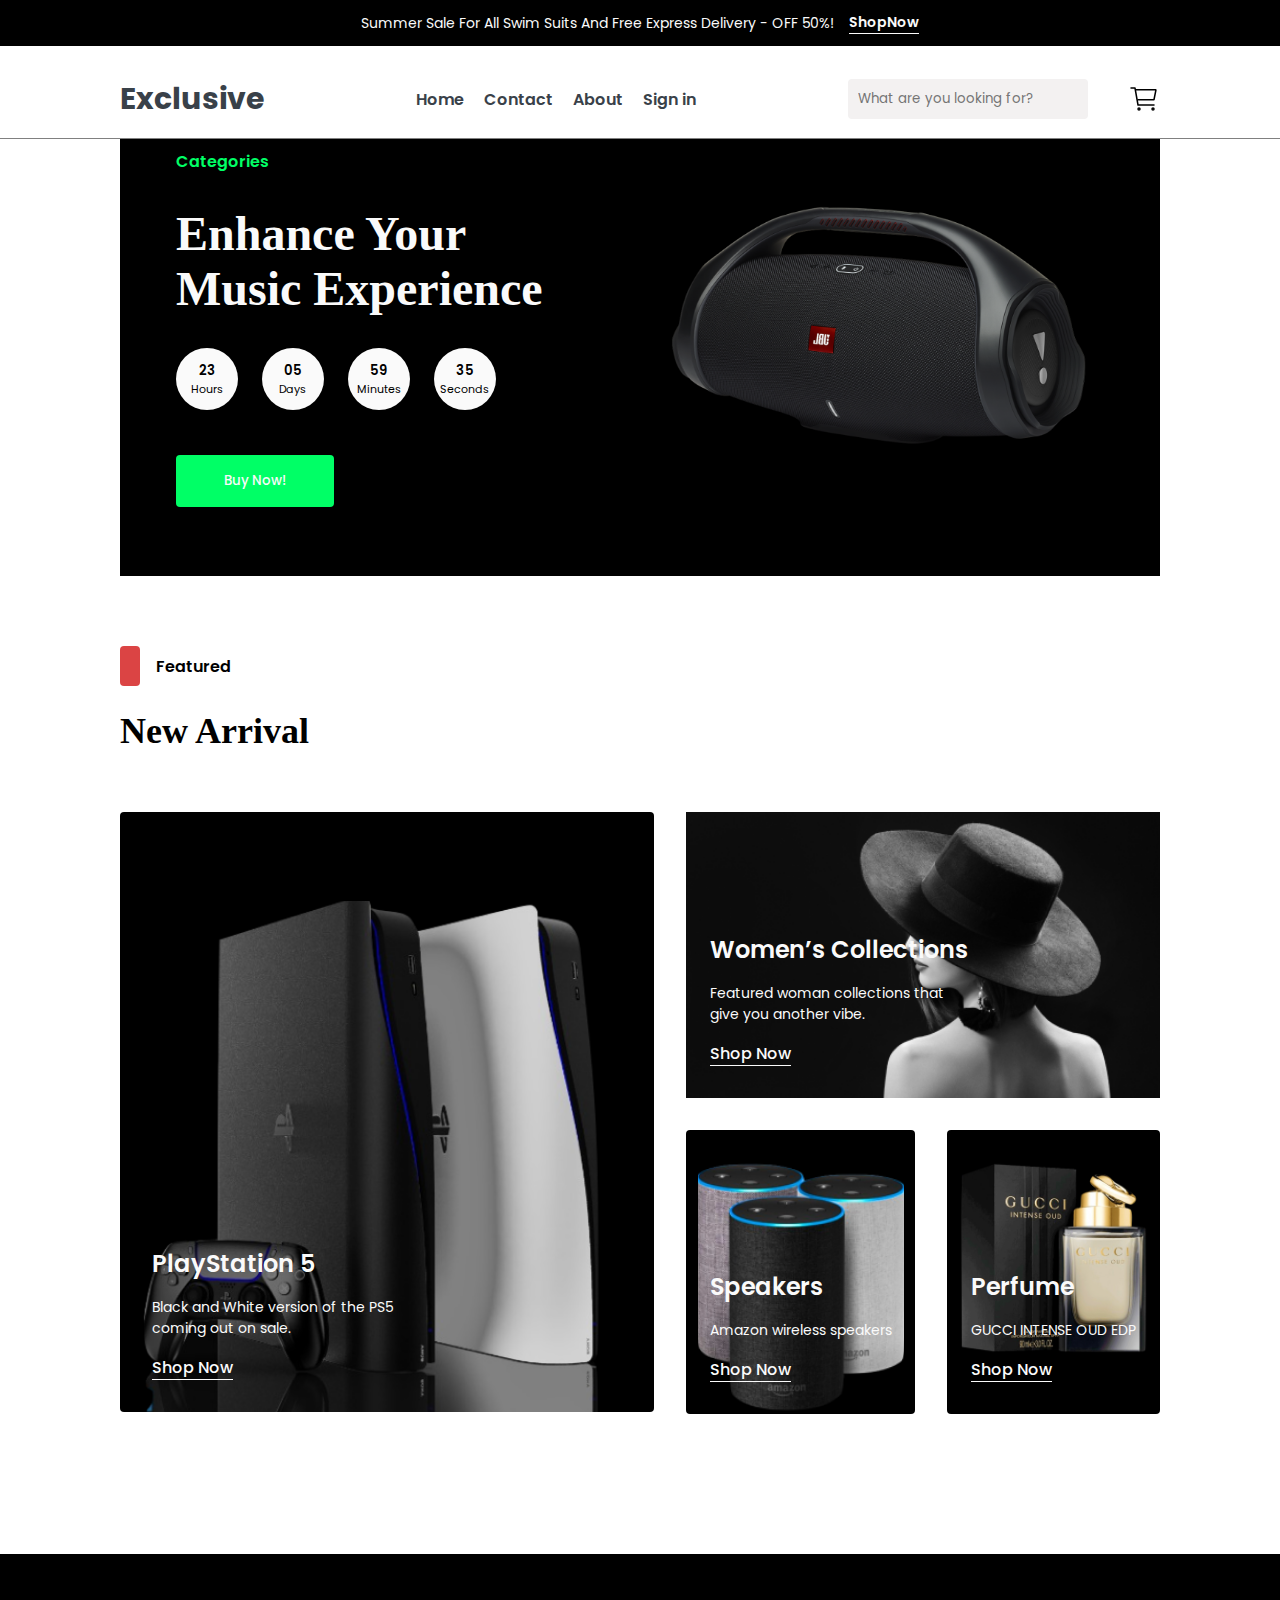
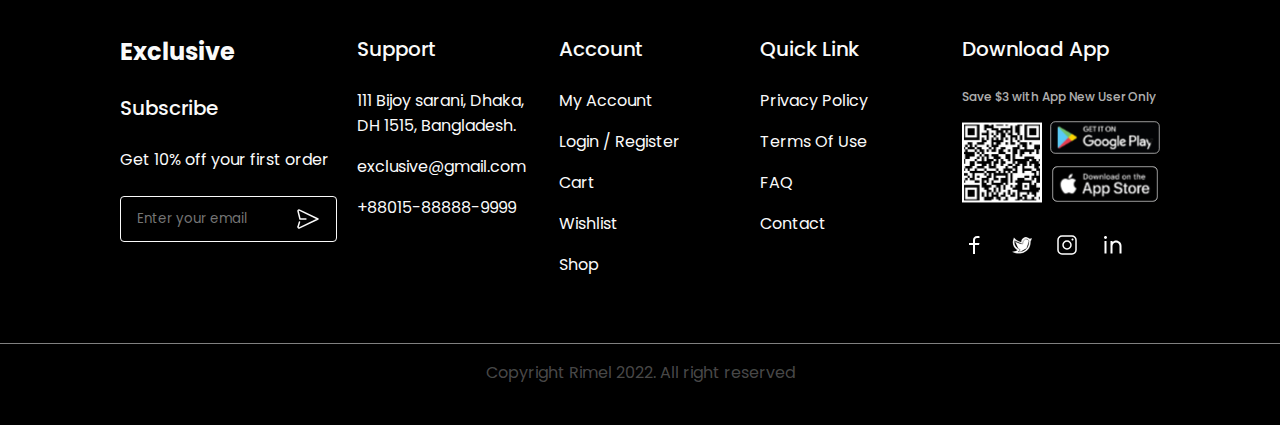
==== index.html @ 7db11656 "Examp Exclusive wep-site" ====
<!DOCTYPE html>
<html lang="en">
  <head>
    <meta charset="UTF-8" />
    <meta name="viewport" content="width=device-width, initial-scale=1.0" />
    <link rel="stylesheet" href="./css/style.min.css" />
    <link
      rel="stylesheet"
      href="https://cdnjs.cloudflare.com/ajax/libs/font-awesome/6.5.1/css/all.min.css"
      integrity="sha512-DTOQO9RWCH3ppGqcWaEA1BIZOC6xxalwEsw9c2QQeAIftl+Vegovlnee1c9QX4TctnWMn13TZye+giMm8e2LwA=="
      crossorigin="anonymous"
      referrerpolicy="no-referrer"
    />
    <title>Javscript</title>
  </head>

  <body>
    <div class="back-top">
      <a href="#hero">
        <i class="fa-solid fa-arrow-up-long"></i>
      </a>
    </div>
    <header class="header">
      <div class="header__top">
        <div class="container header__top__item">
          <p>Summer Sale For All Swim Suits And Free Express Delivery - OFF 50%!</p>
          <a href="#">ShopNow</a>
        </div>
      </div>
      <nav class="header__navbar container df">
        <div class="header__logo">
          <a href="#">Exclusive</a>
        </div>
        <ul class="header__list df">
          <li class="header__item">
            <a href="#">Home</a>
          </li>
          <li class="header__item">
            <a href="#">Contact</a>
          </li>
          <li class="header__item">
            <a href="#">About</a>
          </li>
          <li class="header__item">
            <a href="#">Sign in</a>
          </li>
          <li class="header__item--close">
            <span>X</span>
          </li>
        </ul>
        <div class="header__btns">
          <div class="header__btns__inp">
            <input placeholder="What are you looking for?" class="input__select" type="text" />
            <i class="fa-solid fa-magnifying-glass header__btns__search"></i>
          </div>
          <a href="#"><i class="fa-regular fa-heart"></i></a>
          <img class="header__btns__buy" src="./images/header/Cart1 with buy.svg" alt="">
          <button class="header__hamburger">
            <span></span>
            <span></span>
            <span></span>
          </button>
        </div>
      </nav>
    </header>

    <main>

      <!-- ---------------------- Buy Start ----------- -->
      <section id="buy">
        <div class="container">
          <div class="buy__wrapper">
            <div class="buy__wrapper--right">
              <p>Categories</p>
              <h2>Enhance Your Music Experience</h2>
              <div class="buy__wrapper--right-time">
                <div>
                  <h5>23</h5>
                  <p>Hours</p>
                </div>
                <div>
                  <h5>05</h5>
                  <p>Days</p>
                </div>
                <div>
                  <h5>59</h5>
                  <p>Minutes</p>
                </div>
                <div>
                  <h5>35</h5>
                  <p>Seconds</p>
                </div>
              </div>
              <div>
                <div>
                  <h5>23</h5>
                  <p>Hours</p>
                </div>
              </div>
              <button>Buy Now!</button>
            </div>
            <div class="buy__wrapper--left">
              <img src="./images/buy/radio.png" alt="img">
            </div>
          </div>
        </div>
      </section>
      <!-- ---------------------- Buy End --------------- -->

      <!-- ---------------------- Featured Start ----------------- -->
      <section id="featured">
        <div class="container">
          <div class="featured__icon">
            <svg xmlns="http://www.w3.org/2000/svg" width="20" height="40" viewBox="0 0 20 40" fill="none">
              <rect width="20" height="40" rx="4" fill="#DB4444" />
            </svg>
            <p>Featured</p>
          </div>
          <h2 class="featured__title">New Arrival</h2>
          <div class="featured__cards__wrapper">
            <div class="featured__card1">
              <img src="./images/featured/ps5.png" alt="img">
              <div class="feature__card--title">
                <h4>PlayStation 5</h4>
                <p>Black and White version of the PS5 coming out on sale.</p>
                <a href="#">Shop Now</a>
              </div>
            </div>
            <div class="featured__card2">
              <img src="./images/featured/attractive-woman.png" alt="img">
              <div class="feature__card--title">
                <h4>Women’s Collections</h4>
                <p>Featured woman collections that give you another vibe.</p>
                <a href="#">Shop Now</a>
              </div>
            </div>
            <div class="featured__card3">
              <img src="./images/featured/amazon-echo.png" alt="img">
              <div class="feature__card--title">
                <h4>Speakers</h4>
                <p>Amazon wireless speakers</p>
                <a href="#">Shop Now</a>
              </div>
            </div>
            <div class="featured__card4">
              <img src="./images/featured/atr.png" alt="img">
              <div class="feature__card--title">
                <h4>Perfume</h4>
                <p>GUCCI INTENSE OUD EDP</p>
                <a href="#">Shop Now</a>
              </div>
            </div>
          </div>
        </div>
      </section>
      
    </main>

    <!-- ------------------ Footer Start ------------ -->
    <footer>
      <div class="container">
        <div class="footer__wrapper">
          <div class="footer__title">
            <a href="./index.html">Exclusive</a>
            <p>Subscribe</p>
            <span>Get 10% off your first order</span>
            <div class="footer__input">
              <input type="email" placeholder="Enter your email">
              <img src="./images/footer/icon-send.svg" alt="icon">
            </div>
          </div>
          <ul class="footer__support">
            <h4>Support</h4>
            <li><a href="#">111 Bijoy sarani, Dhaka, DH 1515, Bangladesh.</a></li>
            <li><a href="#">exclusive@gmail.com</a></li>
            <li><a href="#">+88015-88888-9999</a></li>
          </ul>
          <ul class="footer__account">
            <h4>Account</h4>
            <li><a href="./pages/Account/">My Account</a></li>
            <li><a href="./pages/Login/">Login / Register</a></li>
            <li><a href="./pages/Card/">Cart</a></li>
            <li><a href="./pages/Wishlist/">Wishlist</a></li>
            <li><a href="./pages/Product/">Shop</a></li>
          </ul>
          <ul class="footer__link">
            <h4>Quick Link</h4>
            <li><a href="#">Privacy Policy</a></li>
            <li><a href="#">Terms Of Use</a></li>
            <li><a href="#">FAQ</a></li>
            <li><a href="#">Contact</a></li>
          </ul>
          <div class="footer__download">
            <h4>Download App</h4>
            <p>Save $3 with App New User Only</p>
            <div class="footer__qr">
              <img src="./images/footer/QrCode.svg" alt="QR">
              <div>
                <img src="./images/footer/googlePlay.svg" alt="icon">
                <img src="./images/footer/AppStore.svg" alt="icon">
              </div>
            </div>
            <div class="footer__net">
              <a href="#"><img src="./images/footer/Icon-Facebook.svg" alt="icon"></a>
              <a href="#"><img src="./images/footer/icon-twitter.svg" alt="icon"></a>
              <a href="#"><img src="./images/footer/icon-insta.svg" alt="icon"></a>
              <a href="#"><img src="./images/footer/Icon-Linkedin.svg" alt="icon"></a>
            </div>
          </div>
        </div>
      </div>
      <div class="footer__bottom">Copyright Rimel 2022. All right reserved</div>
    </footer>
    <!-- ------------------------ Footer End ---------------- -->

  </body>

  <script src="./js/main.js"></script>
</html>
---- css/style.min.css ----
@import"https://fonts.googleapis.com/css2?family=Poppins:ital,wght@0,100;0,200;0,300;0,400;0,500;0,600;0,700;0,800;0,900;1,100;1,200;1,300;1,400;1,500;1,600;1,700;1,800;1,900&display=swap";*{margin:0;padding:0;box-sizing:border-box;list-style:none;text-decoration:none;scroll-behavior:smooth;font-family:"Poppins",sans-serif}a{color:inherit;cursor:pointer}button{cursor:pointer;border:none;background:rgba(0,0,0,0)}.container{width:81.25%;max-width:1440px;margin:0 auto}@media(max-width: 768px){.container{width:85%}}@media(max-width: 500px){.container{width:90%}}.df{display:flex;align-items:center}main{padding-top:80px}.back-top{position:fixed;width:35px;height:35px;font-size:20px;bottom:20px;right:20px;background:green;border-radius:50%;color:#fff;display:none;justify-content:center;align-items:center}.show__back-top{display:flex}.dropdown{position:relative;padding:8px;display:inline-block;cursor:pointer}.dropdown__text{font-size:16px;font-weight:500}.dropdown__icon{font-size:14px;display:inline-block;transition:.8s}.dropdown__list{position:absolute;width:100%;top:110%;left:0;visibility:hidden;opacity:0;transition:1s;transform:scale(0);z-index:999;display:flex;flex-direction:column}.dropdown__list__item{border-radius:2px;padding:5px}.dropdown__list__item:hover{background:green;color:#fff}.header{position:fixed;top:0;left:0;z-index:999;width:100%;background:#fff;color:#394149;border-bottom:1px solid gray}.header__top{background:#000}.header__top__item{color:#fff;display:flex;flex-wrap:wrap;align-items:center;justify-content:center;gap:15px;padding:12px 0}@media(max-width: 750px){.header__top{display:none}}.header__top p{color:#fafafa;font-size:14px;font-weight:400}.header__top a{color:#fafafa;font-size:14px;font-weight:600;border-bottom:1.5px solid #fafafa}.header .header__navbar{justify-content:space-between;padding:30px 0 16px}.header__logo{font-size:30px;font-weight:bold;display:flex;align-items:center;gap:20px}.header__btns{display:flex;align-items:center;gap:20px}.header__btns__search{position:absolute;right:10px;top:30%}.header__btns__inp{position:relative}.header__btns input{border:none;background:#f3f1f1;padding:10px 35px 10px 10px;border-radius:4px;width:240px}.header__img__icon{width:30px;height:30px;-o-object-fit:contain;object-fit:contain;cursor:pointer}.header__list{gap:20px}.header__item{font-weight:600;padding:4px 0;transition:.3s}.header__item:hover{color:green}.header .loginBtn{background:green;color:#fff;font-size:14px;padding:5px 20px;border-radius:5px;border:1px solid rgba(0,0,0,0);transition:.4s}.header .loginBtn:hover{color:#fff;background:green}.header__item--close{font-size:20px;color:red;display:none;cursor:pointer}.header__hamburger{display:none;flex-direction:column;gap:5px;background:#fff}.header__hamburger span{width:25px;height:3px;background:#394149;border-radius:2px}@media(max-width: 700px){.header__btns__inp{display:none}.header__btns img{display:none}}.shop__link{right:200px}.shop__link span{position:absolute;top:0;font-weight:600;color:green;padding-top:10px}.show__header__shrink{padding:0;box-shadow:0px 0px 10px green;background:#fff}@media(max-width: 1000px){.header__list{position:fixed;top:0;left:-100%;width:50%;background:#fff;height:100vh;display:flex;flex-direction:column;justify-content:center;box-shadow:0px 0px 10px green;transition:.5s;z-index:9999}.header__hamburger{display:flex}.header__show__list{left:0}.header__item--close{position:absolute;display:block;color:red;top:15px;right:20px}.header__show__left{left:-100%}}@media(max-width: 360px){.header__list{width:80%}.header__btns button{display:none}}#buy{padding-bottom:70px}#buy .buy__wrapper{background-color:#000;display:flex;align-items:center;gap:50px}#buy .buy__wrapper .buy__wrapper--right{padding-top:69px;padding-left:56px;padding-bottom:69px;width:100%;max-width:480px}#buy .buy__wrapper .buy__wrapper--right>p{font-size:16px;font-weight:600;color:#0f6;margin-bottom:32px}#buy .buy__wrapper .buy__wrapper--right h2{font-family:Inter;font-size:48px;font-weight:600;color:#fafafa;margin-bottom:32px}@media(max-width: 600px){#buy .buy__wrapper .buy__wrapper--right h2{font-size:28px}}#buy .buy__wrapper .buy__wrapper--right-time{display:flex;flex-wrap:wrap;gap:24px}#buy .buy__wrapper .buy__wrapper--right-time>div{width:62px;height:62px;background-color:#fafafa;text-align:center;display:flex;flex-direction:column;justify-content:center;border-radius:50%}#buy .buy__wrapper .buy__wrapper--right-time>div h5{font-weight:600}#buy .buy__wrapper .buy__wrapper--right-time>div p{font-size:11px}#buy .buy__wrapper .buy__wrapper--right button{padding:16px 48px;font-weight:500;background-color:#0f6;border:none;border-radius:4px;color:#fafafa;cursor:pointer}#buy .buy__wrapper .buy__wrapper--left img{width:90%;padding:20px}@media(max-width: 1000px){#buy{margin-top:100px}#buy .buy__wrapper{flex-direction:column}}#featured{padding-bottom:140px}#featured .featured__icon{display:flex;align-items:center;gap:16px;font-weight:600;color:var(--button-color);margin-bottom:24px}#featured .featured__title{font-family:Inter;font-size:36px;font-weight:600;margin-bottom:60px}#featured .featured__cards__wrapper{display:grid;grid-gap:32px;grid-template-areas:"item1 item1 item2 item2" "item1 item1 item3 item4"}#featured .featured__cards__wrapper .featured__card1{grid-area:item1;position:relative;background-color:#000;width:100%;max-width:570px;height:600px;text-align:center;padding-top:89px;border-radius:4px}#featured .featured__cards__wrapper .featured__card1 img{width:100%;height:100%;-o-object-fit:cover;object-fit:cover}#featured .featured__cards__wrapper .featured__card1 .feature__card--title{position:absolute;bottom:32px;left:32px;width:100%;max-width:242px;text-align:start}#featured .featured__cards__wrapper .featured__card1 .feature__card--title h4{font-size:24px;font-weight:600;color:#fafafa;margin-bottom:16px}#featured .featured__cards__wrapper .featured__card1 .feature__card--title p{font-size:14px;font-weight:400;color:#fafafa;margin-bottom:16px}#featured .featured__cards__wrapper .featured__card1 .feature__card--title a{font-weight:500;color:#fafafa;text-decoration:none;border-bottom:1px solid #fafafa}#featured .featured__cards__wrapper .featured__card2{background-color:#000;grid-area:item2;width:100%;max-width:570px;height:286px;border-radius:4px;position:relative;text-align:end}#featured .featured__cards__wrapper .featured__card2 img{width:100%;height:100%;-o-object-fit:cover;object-fit:cover}#featured .featured__cards__wrapper .featured__card2 .feature__card--title{position:absolute;bottom:32px;left:24px;width:100%;max-width:260px;text-align:start}#featured .featured__cards__wrapper .featured__card2 .feature__card--title h4{font-size:24px;font-weight:600;color:#fafafa;margin-bottom:16px}#featured .featured__cards__wrapper .featured__card2 .feature__card--title p{font-size:14px;font-weight:400;color:#fafafa;margin-bottom:16px}#featured .featured__cards__wrapper .featured__card2 .feature__card--title a{font-weight:500;color:#fafafa;text-decoration:none;border-bottom:1px solid #fafafa}#featured .featured__cards__wrapper .featured__card3{background-color:#000;grid-area:item3;width:100%;max-width:270px;height:284px;text-align:center;padding-top:31px;position:relative;border-radius:4px}#featured .featured__cards__wrapper .featured__card3 img{width:90%;height:100%;-o-object-fit:cover;object-fit:cover}#featured .featured__cards__wrapper .featured__card3 .feature__card--title{position:absolute;bottom:32px;width:100%;left:24px;max-width:260px;text-align:start}#featured .featured__cards__wrapper .featured__card3 .feature__card--title h4{font-size:24px;font-weight:600;color:#fafafa;margin-bottom:16px}#featured .featured__cards__wrapper .featured__card3 .feature__card--title p{font-size:14px;font-weight:400;color:#fafafa;margin-bottom:16px}#featured .featured__cards__wrapper .featured__card3 .feature__card--title a{font-weight:500;color:#fafafa;text-decoration:none;border-bottom:1px solid #fafafa}#featured .featured__cards__wrapper .featured__card4{background-color:#000;grid-area:item4;width:100%;max-width:270px;text-align:center;padding-top:31px;position:relative;border-radius:4px}#featured .featured__cards__wrapper .featured__card4 img{width:90%;-o-object-fit:cover;object-fit:cover}#featured .featured__cards__wrapper .featured__card4 .feature__card--title{position:absolute;bottom:32px;left:24px;width:100%;max-width:260px;text-align:start}#featured .featured__cards__wrapper .featured__card4 .feature__card--title h4{font-size:24px;font-weight:600;color:#fafafa;margin-bottom:16px}#featured .featured__cards__wrapper .featured__card4 .feature__card--title p{font-size:14px;font-weight:400;color:#fafafa;margin-bottom:16px}#featured .featured__cards__wrapper .featured__card4 .feature__card--title a{font-weight:500;color:#fafafa;text-decoration:none;border-bottom:1px solid #fafafa}@media(max-width: 1000px){#featured .featured__cards__wrapper{grid-template-areas:"item1 item1" "item1 item1" "item2 item2" "item3 item4";justify-content:center}}@media(max-width: 600px){#featured .featured__cards__wrapper{grid-template-areas:"item1 item1" "item1 item1" "item2 item2" "item3 item3" "item4 item4"}#featured .featured__cards__wrapper .featured__card1{height:350px}}@media(max-width: 600px){#featured{padding-bottom:50px}}footer{padding-top:80px;padding-bottom:24px;background-color:#000}footer .footer__wrapper{display:grid;grid-template-columns:repeat(5, 1fr);justify-content:space-between;grid-gap:20px;margin-bottom:50px}footer .footer__wrapper .footer__title a{font-size:24px;font-weight:700;text-decoration:none;color:#fafafa}footer .footer__wrapper .footer__title p{font-size:20px;font-weight:500;color:#fafafa;margin:24px 0}footer .footer__wrapper .footer__title span{color:#fafafa;margin-bottom:16px}footer .footer__wrapper .footer__title .footer__input{border:1px solid #fafafa;display:flex;width:217px;border-radius:4px;margin-top:24px}footer .footer__wrapper .footer__title .footer__input input{background-color:rgba(0,0,0,0);border:none;width:160px;border-radius:4px;color:#fafafa;font-family:poppins;padding:12px 16px;display:block;margin-right:15px;outline:none}footer .footer__wrapper .footer__title .footer__input img{cursor:pointer}footer .footer__wrapper .footer__support{width:176px}footer .footer__wrapper .footer__support h4{color:#fafafa;font-size:20px;font-weight:500;margin-bottom:24px}footer .footer__wrapper .footer__support li{padding-bottom:16px}footer .footer__wrapper .footer__support li a{color:#fafafa;text-decoration:none}footer .footer__wrapper .footer__support li a:hover{text-decoration:underline}footer .footer__wrapper .footer__account{width:123px}footer .footer__wrapper .footer__account h4{color:#fafafa;font-size:20px;font-weight:500;margin-bottom:24px}footer .footer__wrapper .footer__account li{padding-bottom:16px}footer .footer__wrapper .footer__account li a{color:#fafafa;text-decoration:none}footer .footer__wrapper .footer__account li a:hover{text-decoration:underline}footer .footer__wrapper .footer__link{width:110px}footer .footer__wrapper .footer__link h4{color:#fafafa;font-size:20px;font-weight:500;margin-bottom:24px}footer .footer__wrapper .footer__link li{padding-bottom:16px}footer .footer__wrapper .footer__link li a{color:#fafafa;text-decoration:none}footer .footer__wrapper .footer__link li a:hover{text-decoration:underline}footer .footer__wrapper .footer__download h4{font-size:20px;font-weight:500;color:#fafafa;margin-bottom:24px}footer .footer__wrapper .footer__download p{color:#fafafa;font-size:12px;font-weight:500;margin-bottom:10px;opacity:.7}footer .footer__wrapper .footer__download .footer__qr{display:flex;gap:8px;margin-bottom:24px}footer .footer__wrapper .footer__download .footer__qr div{display:flex;flex-direction:column}footer .footer__wrapper .footer__download .footer__qr div img{padding-top:5px;padding-bottom:5px}footer .footer__wrapper .footer__download .footer__net{display:flex;gap:24px;align-items:center}@media(max-width: 1250px){footer .footer__wrapper{grid-template-columns:repeat(3, 1fr);grid-gap:40px}}@media(max-width: 780px){footer .footer__wrapper{grid-template-columns:repeat(2, 1fr);grid-gap:40px}}@media(max-width: 540px){footer .footer__wrapper{grid-template-columns:1fr;grid-gap:40px}}footer .footer__bottom{text-align:center;color:rgba(255,255,255,.2901960784);padding:16px 10px;border-top:1px solid gray}
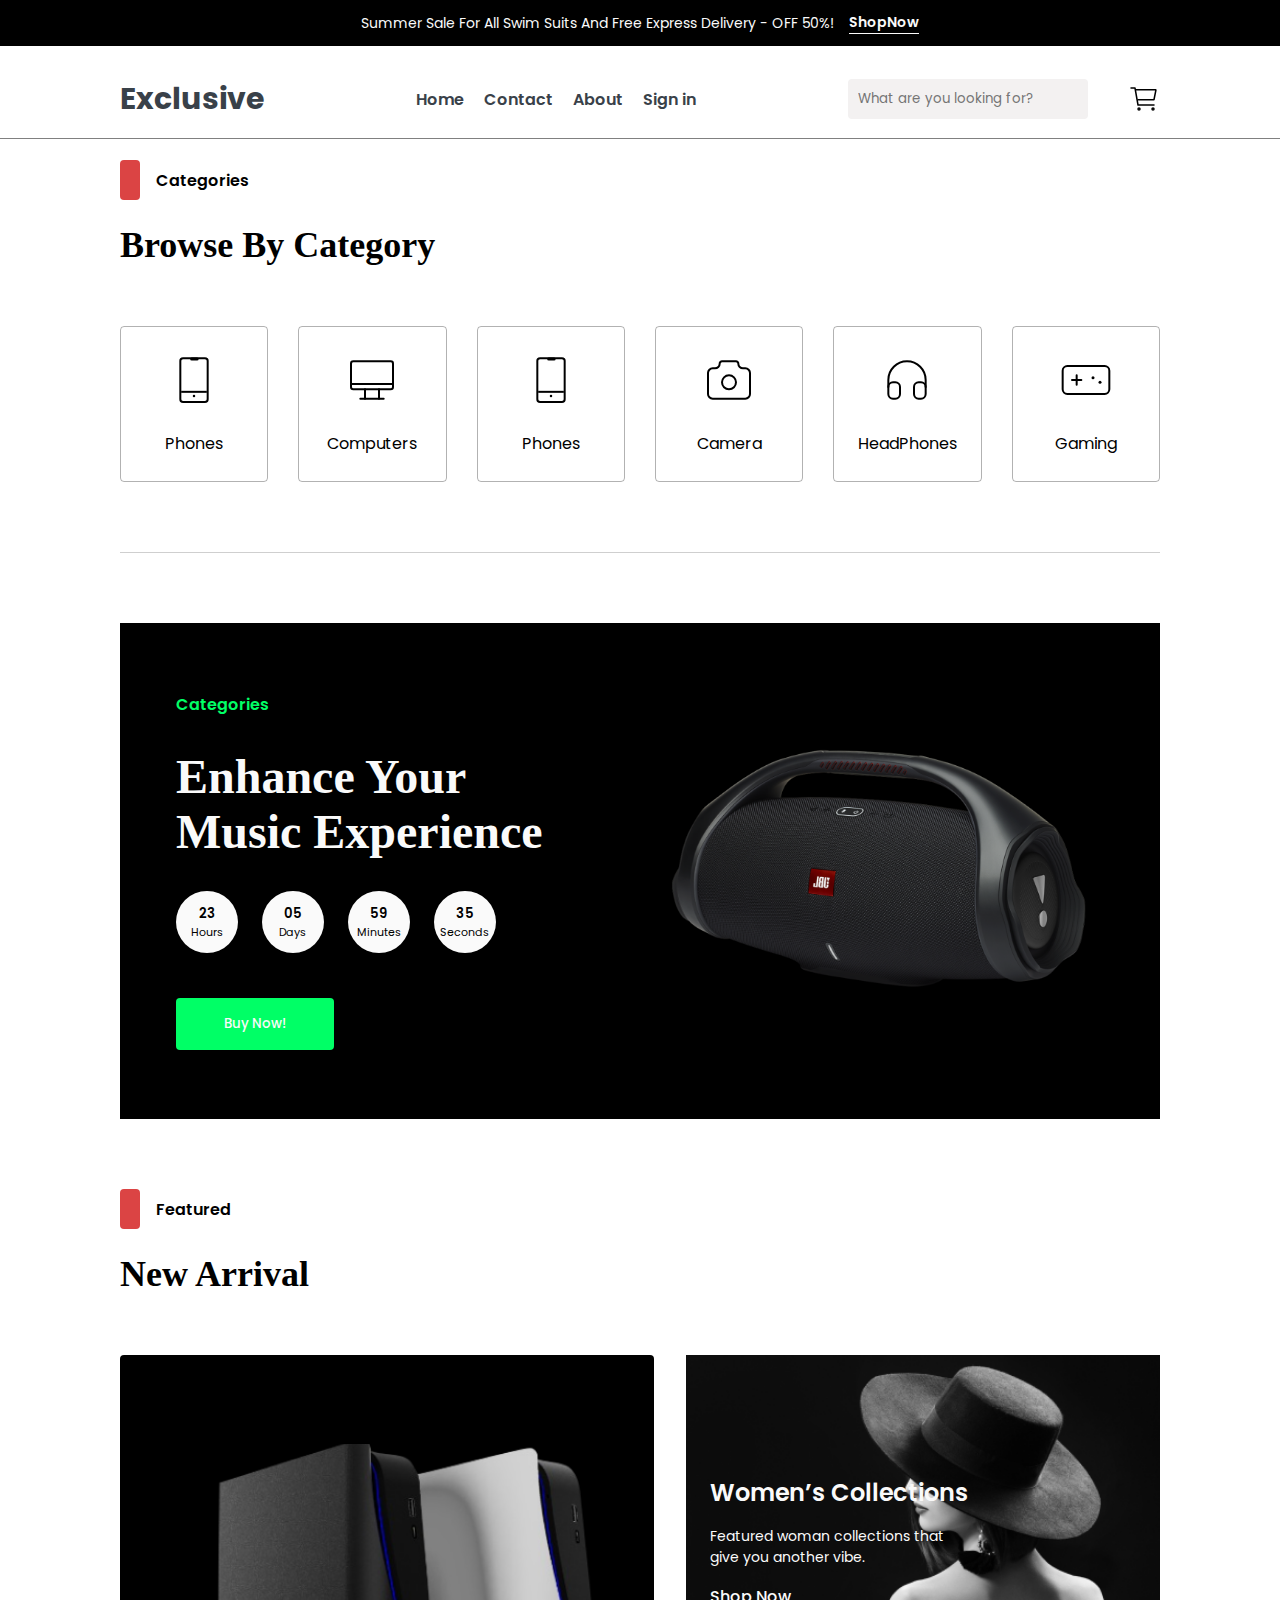
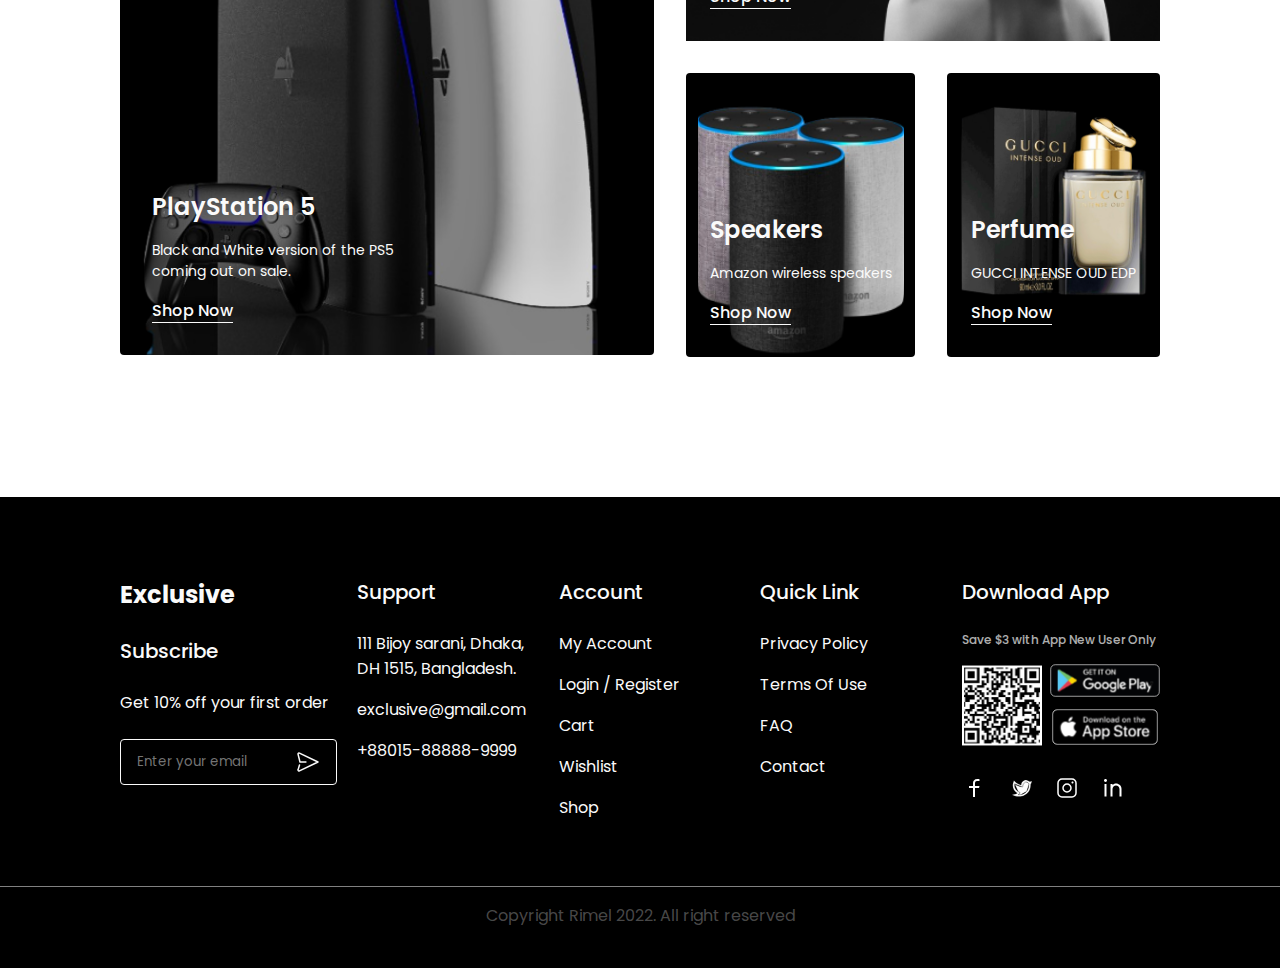
==== commit 8cff1127: "added category section" ====
--- a/index.html
+++ b/index.html
@@ -65,6 +65,144 @@
     </header>
 
     <main>
+
+      <!-- ---------------------- Category Start --------- -->
+      <section id="category">
+        <div class="container">
+          <div class="category__icon">
+            <svg xmlns="http://www.w3.org/2000/svg" width="20" height="40" viewBox="0 0 20 40" fill="none">
+              <rect width="20" height="40" rx="4" fill="#DB4444" />
+            </svg>
+            <p>Categories</p>
+          </div>
+          <h2 class="category__title">Browse By Category</h2>
+          <div class="category__cards__wrapper">
+            <div class="category__card">
+              <svg xmlns="http://www.w3.org/2000/svg" width="56" height="56" viewBox="0 0 56 56" fill="none">
+                <g clip-path="url(#clip0_2458_938)">
+                  <path
+                    d="M38.9375 6.125H17.0625C15.5523 6.125 14.3281 7.34922 14.3281 8.85938V47.1406C14.3281 48.6508 15.5523 49.875 17.0625 49.875H38.9375C40.4477 49.875 41.6719 48.6508 41.6719 47.1406V8.85938C41.6719 7.34922 40.4477 6.125 38.9375 6.125Z"
+                    stroke="black" stroke-width="2" stroke-linecap="round" stroke-linejoin="round" />
+                  <path d="M25.6667 7H31.1354" stroke="black" stroke-width="3" stroke-linecap="round"
+                    stroke-linejoin="round" />
+                  <path d="M28 44.0052V44.0305" stroke="black" stroke-width="2.5" stroke-linecap="round"
+                    stroke-linejoin="round" />
+                  <line x1="15.1667" y1="39.8334" x2="40.8333" y2="39.8334" stroke="black" stroke-width="2" />
+                </g>
+                <defs>
+                  <clipPath id="clip0_2458_938">
+                    <rect width="56" height="56" fill="white" />
+                  </clipPath>
+                </defs>
+              </svg>
+              <p>Phones</p>
+            </div>
+            <div class="category__card">
+              <svg xmlns="http://www.w3.org/2000/svg" width="56" height="56" viewBox="0 0 56 56" fill="none">
+                <g clip-path="url(#clip0_2458_459)">
+                  <path
+                    d="M46.6667 9.33337H9.33333C8.04467 9.33337 7 10.378 7 11.6667V35C7 36.2887 8.04467 37.3334 9.33333 37.3334H46.6667C47.9553 37.3334 49 36.2887 49 35V11.6667C49 10.378 47.9553 9.33337 46.6667 9.33337Z"
+                    stroke="black" stroke-width="2" stroke-linecap="round" stroke-linejoin="round" />
+                  <path d="M16.3333 46.6666H39.6667" stroke="black" stroke-width="2" stroke-linecap="round"
+                    stroke-linejoin="round" />
+                  <path d="M21 37.3334V46.6667" stroke="black" stroke-width="2" stroke-linecap="round"
+                    stroke-linejoin="round" />
+                  <path d="M35 37.3334V46.6667" stroke="black" stroke-width="2" stroke-linecap="round"
+                    stroke-linejoin="round" />
+                  <path d="M8 32H48" stroke="black" stroke-width="2" stroke-linecap="round" />
+                </g>
+                <defs>
+                  <clipPath id="clip0_2458_459">
+                    <rect width="56" height="56" fill="white" />
+                  </clipPath>
+                </defs>
+              </svg>
+              <p>Computers</p>
+            </div>
+            <div class="category__card">
+              <svg xmlns="http://www.w3.org/2000/svg" width="56" height="56" viewBox="0 0 56 56" fill="none">
+                <g clip-path="url(#clip0_2458_938)">
+                  <path
+                    d="M38.9375 6.125H17.0625C15.5523 6.125 14.3281 7.34922 14.3281 8.85938V47.1406C14.3281 48.6508 15.5523 49.875 17.0625 49.875H38.9375C40.4477 49.875 41.6719 48.6508 41.6719 47.1406V8.85938C41.6719 7.34922 40.4477 6.125 38.9375 6.125Z"
+                    stroke="black" stroke-width="2" stroke-linecap="round" stroke-linejoin="round" />
+                  <path d="M25.6667 7H31.1354" stroke="black" stroke-width="3" stroke-linecap="round"
+                    stroke-linejoin="round" />
+                  <path d="M28 44.0052V44.0305" stroke="black" stroke-width="2.5" stroke-linecap="round"
+                    stroke-linejoin="round" />
+                  <line x1="15.1667" y1="39.8334" x2="40.8333" y2="39.8334" stroke="black" stroke-width="2" />
+                </g>
+                <defs>
+                  <clipPath id="clip0_2458_938">
+                    <rect width="56" height="56" fill="white" />
+                  </clipPath>
+                </defs>
+              </svg>
+              <p>Phones</p>
+            </div>
+            <div class="category__card">
+              <svg xmlns="http://www.w3.org/2000/svg" width="56" height="56" viewBox="0 0 56 56" fill="none">
+                <g clip-path="url(#clip0_2458_6)">
+                  <path
+                    d="M11.6667 16.3334H14C15.2377 16.3334 16.4247 15.8417 17.2998 14.9665C18.175 14.0914 18.6667 12.9044 18.6667 11.6667C18.6667 11.0479 18.9125 10.4544 19.3501 10.0168C19.7877 9.57921 20.3812 9.33337 21 9.33337H35C35.6188 9.33337 36.2123 9.57921 36.6499 10.0168C37.0875 10.4544 37.3333 11.0479 37.3333 11.6667C37.3333 12.9044 37.825 14.0914 38.7002 14.9665C39.5753 15.8417 40.7623 16.3334 42 16.3334H44.3333C45.571 16.3334 46.758 16.825 47.6332 17.7002C48.5083 18.5754 49 19.7624 49 21V42C49 43.2377 48.5083 44.4247 47.6332 45.2999C46.758 46.175 45.571 46.6667 44.3333 46.6667H11.6667C10.429 46.6667 9.242 46.175 8.36683 45.2999C7.49167 44.4247 7 43.2377 7 42V21C7 19.7624 7.49167 18.5754 8.36683 17.7002C9.242 16.825 10.429 16.3334 11.6667 16.3334"
+                    stroke="black" stroke-width="2" stroke-linecap="round" stroke-linejoin="round" />
+                  <path
+                    d="M28 37.3334C31.866 37.3334 35 34.1994 35 30.3334C35 26.4674 31.866 23.3334 28 23.3334C24.134 23.3334 21 26.4674 21 30.3334C21 34.1994 24.134 37.3334 28 37.3334Z"
+                    stroke="black" stroke-width="2" stroke-linecap="round" stroke-linejoin="round" />
+                </g>
+                <defs>
+                  <clipPath id="clip0_2458_6">
+                    <rect width="56" height="56" fill="black" />
+                  </clipPath>
+                </defs>
+              </svg>
+              <p>Camera</p>
+            </div>
+            <div class="category__card">
+              <svg xmlns="http://www.w3.org/2000/svg" width="56" height="56" viewBox="0 0 56 56" fill="none">
+                <g clip-path="url(#clip0_2458_1348)">
+                  <path
+                    d="M16.3333 30.3334H14C11.4227 30.3334 9.33331 32.4227 9.33331 35V42C9.33331 44.5774 11.4227 46.6667 14 46.6667H16.3333C18.9106 46.6667 21 44.5774 21 42V35C21 32.4227 18.9106 30.3334 16.3333 30.3334Z"
+                    stroke="black" stroke-width="2" stroke-linecap="round" stroke-linejoin="round" />
+                  <path
+                    d="M42 30.3334H39.6667C37.0893 30.3334 35 32.4227 35 35V42C35 44.5774 37.0893 46.6667 39.6667 46.6667H42C44.5773 46.6667 46.6667 44.5774 46.6667 42V35C46.6667 32.4227 44.5773 30.3334 42 30.3334Z"
+                    stroke="black" stroke-width="2" stroke-linecap="round" stroke-linejoin="round" />
+                  <path
+                    d="M9.33331 35V28C9.33331 23.0493 11.3 18.3014 14.8007 14.8007C18.3013 11.3 23.0493 9.33337 28 9.33337C32.9507 9.33337 37.6986 11.3 41.1993 14.8007C44.7 18.3014 46.6666 23.0493 46.6666 28V35"
+                    stroke="black" stroke-width="2" stroke-linecap="round" stroke-linejoin="round" />
+                </g>
+                <defs>
+                  <clipPath id="clip0_2458_1348">
+                    <rect width="56" height="56" fill="white" />
+                  </clipPath>
+                </defs>
+              </svg>
+              <p>HeadPhones</p>
+            </div>
+            <div class="category__card">
+              <svg xmlns="http://www.w3.org/2000/svg" width="56" height="56" viewBox="0 0 56 56" fill="none">
+                <g clip-path="url(#clip0_2458_690)">
+                  <path
+                    d="M46.6666 14H9.33329C6.75596 14 4.66663 16.0893 4.66663 18.6667V37.3333C4.66663 39.9107 6.75596 42 9.33329 42H46.6666C49.244 42 51.3333 39.9107 51.3333 37.3333V18.6667C51.3333 16.0893 49.244 14 46.6666 14Z"
+                    stroke="black" stroke-width="2" stroke-linecap="round" stroke-linejoin="round" />
+                  <path d="M14 28H23.3333M18.6667 23.3334V32.6667" stroke="black" stroke-width="2" stroke-linecap="round"
+                    stroke-linejoin="round" />
+                  <path d="M35 25.6666V25.6908" stroke="black" stroke-width="3" stroke-linecap="round"
+                    stroke-linejoin="round" />
+                  <path d="M42 30.3333V30.3574" stroke="black" stroke-width="3" stroke-linecap="round"
+                    stroke-linejoin="round" />
+                </g>
+                <defs>
+                  <clipPath id="clip0_2458_690">
+                    <rect width="56" height="56" fill="white" />
+                  </clipPath>
+                </defs>
+              </svg>
+              <p>Gaming</p>
+            </div>
+          </div>
+        </div>
+      </section>
+      <!-- ---------------------- Category End -->
 
       <!-- ---------------------- Buy Start ----------- -->
       <section id="buy">
--- a/css/style.min.css
+++ b/css/style.min.css
@@ -1 +1 @@
-@import"https://fonts.googleapis.com/css2?family=Poppins:ital,wght@0,100;0,200;0,300;0,400;0,500;0,600;0,700;0,800;0,900;1,100;1,200;1,300;1,400;1,500;1,600;1,700;1,800;1,900&display=swap";*{margin:0;padding:0;box-sizing:border-box;list-style:none;text-decoration:none;scroll-behavior:smooth;font-family:"Poppins",sans-serif}a{color:inherit;cursor:pointer}button{cursor:pointer;border:none;background:rgba(0,0,0,0)}.container{width:81.25%;max-width:1440px;margin:0 auto}@media(max-width: 768px){.container{width:85%}}@media(max-width: 500px){.container{width:90%}}.df{display:flex;align-items:center}main{padding-top:80px}.back-top{position:fixed;width:35px;height:35px;font-size:20px;bottom:20px;right:20px;background:green;border-radius:50%;color:#fff;display:none;justify-content:center;align-items:center}.show__back-top{display:flex}.dropdown{position:relative;padding:8px;display:inline-block;cursor:pointer}.dropdown__text{font-size:16px;font-weight:500}.dropdown__icon{font-size:14px;display:inline-block;transition:.8s}.dropdown__list{position:absolute;width:100%;top:110%;left:0;visibility:hidden;opacity:0;transition:1s;transform:scale(0);z-index:999;display:flex;flex-direction:column}.dropdown__list__item{border-radius:2px;padding:5px}.dropdown__list__item:hover{background:green;color:#fff}.header{position:fixed;top:0;left:0;z-index:999;width:100%;background:#fff;color:#394149;border-bottom:1px solid gray}.header__top{background:#000}.header__top__item{color:#fff;display:flex;flex-wrap:wrap;align-items:center;justify-content:center;gap:15px;padding:12px 0}@media(max-width: 750px){.header__top{display:none}}.header__top p{color:#fafafa;font-size:14px;font-weight:400}.header__top a{color:#fafafa;font-size:14px;font-weight:600;border-bottom:1.5px solid #fafafa}.header .header__navbar{justify-content:space-between;padding:30px 0 16px}.header__logo{font-size:30px;font-weight:bold;display:flex;align-items:center;gap:20px}.header__btns{display:flex;align-items:center;gap:20px}.header__btns__search{position:absolute;right:10px;top:30%}.header__btns__inp{position:relative}.header__btns input{border:none;background:#f3f1f1;padding:10px 35px 10px 10px;border-radius:4px;width:240px}.header__img__icon{width:30px;height:30px;-o-object-fit:contain;object-fit:contain;cursor:pointer}.header__list{gap:20px}.header__item{font-weight:600;padding:4px 0;transition:.3s}.header__item:hover{color:green}.header .loginBtn{background:green;color:#fff;font-size:14px;padding:5px 20px;border-radius:5px;border:1px solid rgba(0,0,0,0);transition:.4s}.header .loginBtn:hover{color:#fff;background:green}.header__item--close{font-size:20px;color:red;display:none;cursor:pointer}.header__hamburger{display:none;flex-direction:column;gap:5px;background:#fff}.header__hamburger span{width:25px;height:3px;background:#394149;border-radius:2px}@media(max-width: 700px){.header__btns__inp{display:none}.header__btns img{display:none}}.shop__link{right:200px}.shop__link span{position:absolute;top:0;font-weight:600;color:green;padding-top:10px}.show__header__shrink{padding:0;box-shadow:0px 0px 10px green;background:#fff}@media(max-width: 1000px){.header__list{position:fixed;top:0;left:-100%;width:50%;background:#fff;height:100vh;display:flex;flex-direction:column;justify-content:center;box-shadow:0px 0px 10px green;transition:.5s;z-index:9999}.header__hamburger{display:flex}.header__show__list{left:0}.header__item--close{position:absolute;display:block;color:red;top:15px;right:20px}.header__show__left{left:-100%}}@media(max-width: 360px){.header__list{width:80%}.header__btns button{display:none}}#buy{padding-bottom:70px}#buy .buy__wrapper{background-color:#000;display:flex;align-items:center;gap:50px}#buy .buy__wrapper .buy__wrapper--right{padding-top:69px;padding-left:56px;padding-bottom:69px;width:100%;max-width:480px}#buy .buy__wrapper .buy__wrapper--right>p{font-size:16px;font-weight:600;color:#0f6;margin-bottom:32px}#buy .buy__wrapper .buy__wrapper--right h2{font-family:Inter;font-size:48px;font-weight:600;color:#fafafa;margin-bottom:32px}@media(max-width: 600px){#buy .buy__wrapper .buy__wrapper--right h2{font-size:28px}}#buy .buy__wrapper .buy__wrapper--right-time{display:flex;flex-wrap:wrap;gap:24px}#buy .buy__wrapper .buy__wrapper--right-time>div{width:62px;height:62px;background-color:#fafafa;text-align:center;display:flex;flex-direction:column;justify-content:center;border-radius:50%}#buy .buy__wrapper .buy__wrapper--right-time>div h5{font-weight:600}#buy .buy__wrapper .buy__wrapper--right-time>div p{font-size:11px}#buy .buy__wrapper .buy__wrapper--right button{padding:16px 48px;font-weight:500;background-color:#0f6;border:none;border-radius:4px;color:#fafafa;cursor:pointer}#buy .buy__wrapper .buy__wrapper--left img{width:90%;padding:20px}@media(max-width: 1000px){#buy{margin-top:100px}#buy .buy__wrapper{flex-direction:column}}#featured{padding-bottom:140px}#featured .featured__icon{display:flex;align-items:center;gap:16px;font-weight:600;color:var(--button-color);margin-bottom:24px}#featured .featured__title{font-family:Inter;font-size:36px;font-weight:600;margin-bottom:60px}#featured .featured__cards__wrapper{display:grid;grid-gap:32px;grid-template-areas:"item1 item1 item2 item2" "item1 item1 item3 item4"}#featured .featured__cards__wrapper .featured__card1{grid-area:item1;position:relative;background-color:#000;width:100%;max-width:570px;height:600px;text-align:center;padding-top:89px;border-radius:4px}#featured .featured__cards__wrapper .featured__card1 img{width:100%;height:100%;-o-object-fit:cover;object-fit:cover}#featured .featured__cards__wrapper .featured__card1 .feature__card--title{position:absolute;bottom:32px;left:32px;width:100%;max-width:242px;text-align:start}#featured .featured__cards__wrapper .featured__card1 .feature__card--title h4{font-size:24px;font-weight:600;color:#fafafa;margin-bottom:16px}#featured .featured__cards__wrapper .featured__card1 .feature__card--title p{font-size:14px;font-weight:400;color:#fafafa;margin-bottom:16px}#featured .featured__cards__wrapper .featured__card1 .feature__card--title a{font-weight:500;color:#fafafa;text-decoration:none;border-bottom:1px solid #fafafa}#featured .featured__cards__wrapper .featured__card2{background-color:#000;grid-area:item2;width:100%;max-width:570px;height:286px;border-radius:4px;position:relative;text-align:end}#featured .featured__cards__wrapper .featured__card2 img{width:100%;height:100%;-o-object-fit:cover;object-fit:cover}#featured .featured__cards__wrapper .featured__card2 .feature__card--title{position:absolute;bottom:32px;left:24px;width:100%;max-width:260px;text-align:start}#featured .featured__cards__wrapper .featured__card2 .feature__card--title h4{font-size:24px;font-weight:600;color:#fafafa;margin-bottom:16px}#featured .featured__cards__wrapper .featured__card2 .feature__card--title p{font-size:14px;font-weight:400;color:#fafafa;margin-bottom:16px}#featured .featured__cards__wrapper .featured__card2 .feature__card--title a{font-weight:500;color:#fafafa;text-decoration:none;border-bottom:1px solid #fafafa}#featured .featured__cards__wrapper .featured__card3{background-color:#000;grid-area:item3;width:100%;max-width:270px;height:284px;text-align:center;padding-top:31px;position:relative;border-radius:4px}#featured .featured__cards__wrapper .featured__card3 img{width:90%;height:100%;-o-object-fit:cover;object-fit:cover}#featured .featured__cards__wrapper .featured__card3 .feature__card--title{position:absolute;bottom:32px;width:100%;left:24px;max-width:260px;text-align:start}#featured .featured__cards__wrapper .featured__card3 .feature__card--title h4{font-size:24px;font-weight:600;color:#fafafa;margin-bottom:16px}#featured .featured__cards__wrapper .featured__card3 .feature__card--title p{font-size:14px;font-weight:400;color:#fafafa;margin-bottom:16px}#featured .featured__cards__wrapper .featured__card3 .feature__card--title a{font-weight:500;color:#fafafa;text-decoration:none;border-bottom:1px solid #fafafa}#featured .featured__cards__wrapper .featured__card4{background-color:#000;grid-area:item4;width:100%;max-width:270px;text-align:center;padding-top:31px;position:relative;border-radius:4px}#featured .featured__cards__wrapper .featured__card4 img{width:90%;-o-object-fit:cover;object-fit:cover}#featured .featured__cards__wrapper .featured__card4 .feature__card--title{position:absolute;bottom:32px;left:24px;width:100%;max-width:260px;text-align:start}#featured .featured__cards__wrapper .featured__card4 .feature__card--title h4{font-size:24px;font-weight:600;color:#fafafa;margin-bottom:16px}#featured .featured__cards__wrapper .featured__card4 .feature__card--title p{font-size:14px;font-weight:400;color:#fafafa;margin-bottom:16px}#featured .featured__cards__wrapper .featured__card4 .feature__card--title a{font-weight:500;color:#fafafa;text-decoration:none;border-bottom:1px solid #fafafa}@media(max-width: 1000px){#featured .featured__cards__wrapper{grid-template-areas:"item1 item1" "item1 item1" "item2 item2" "item3 item4";justify-content:center}}@media(max-width: 600px){#featured .featured__cards__wrapper{grid-template-areas:"item1 item1" "item1 item1" "item2 item2" "item3 item3" "item4 item4"}#featured .featured__cards__wrapper .featured__card1{height:350px}}@media(max-width: 600px){#featured{padding-bottom:50px}}footer{padding-top:80px;padding-bottom:24px;background-color:#000}footer .footer__wrapper{display:grid;grid-template-columns:repeat(5, 1fr);justify-content:space-between;grid-gap:20px;margin-bottom:50px}footer .footer__wrapper .footer__title a{font-size:24px;font-weight:700;text-decoration:none;color:#fafafa}footer .footer__wrapper .footer__title p{font-size:20px;font-weight:500;color:#fafafa;margin:24px 0}footer .footer__wrapper .footer__title span{color:#fafafa;margin-bottom:16px}footer .footer__wrapper .footer__title .footer__input{border:1px solid #fafafa;display:flex;width:217px;border-radius:4px;margin-top:24px}footer .footer__wrapper .footer__title .footer__input input{background-color:rgba(0,0,0,0);border:none;width:160px;border-radius:4px;color:#fafafa;font-family:poppins;padding:12px 16px;display:block;margin-right:15px;outline:none}footer .footer__wrapper .footer__title .footer__input img{cursor:pointer}footer .footer__wrapper .footer__support{width:176px}footer .footer__wrapper .footer__support h4{color:#fafafa;font-size:20px;font-weight:500;margin-bottom:24px}footer .footer__wrapper .footer__support li{padding-bottom:16px}footer .footer__wrapper .footer__support li a{color:#fafafa;text-decoration:none}footer .footer__wrapper .footer__support li a:hover{text-decoration:underline}footer .footer__wrapper .footer__account{width:123px}footer .footer__wrapper .footer__account h4{color:#fafafa;font-size:20px;font-weight:500;margin-bottom:24px}footer .footer__wrapper .footer__account li{padding-bottom:16px}footer .footer__wrapper .footer__account li a{color:#fafafa;text-decoration:none}footer .footer__wrapper .footer__account li a:hover{text-decoration:underline}footer .footer__wrapper .footer__link{width:110px}footer .footer__wrapper .footer__link h4{color:#fafafa;font-size:20px;font-weight:500;margin-bottom:24px}footer .footer__wrapper .footer__link li{padding-bottom:16px}footer .footer__wrapper .footer__link li a{color:#fafafa;text-decoration:none}footer .footer__wrapper .footer__link li a:hover{text-decoration:underline}footer .footer__wrapper .footer__download h4{font-size:20px;font-weight:500;color:#fafafa;margin-bottom:24px}footer .footer__wrapper .footer__download p{color:#fafafa;font-size:12px;font-weight:500;margin-bottom:10px;opacity:.7}footer .footer__wrapper .footer__download .footer__qr{display:flex;gap:8px;margin-bottom:24px}footer .footer__wrapper .footer__download .footer__qr div{display:flex;flex-direction:column}footer .footer__wrapper .footer__download .footer__qr div img{padding-top:5px;padding-bottom:5px}footer .footer__wrapper .footer__download .footer__net{display:flex;gap:24px;align-items:center}@media(max-width: 1250px){footer .footer__wrapper{grid-template-columns:repeat(3, 1fr);grid-gap:40px}}@media(max-width: 780px){footer .footer__wrapper{grid-template-columns:repeat(2, 1fr);grid-gap:40px}}@media(max-width: 540px){footer .footer__wrapper{grid-template-columns:1fr;grid-gap:40px}}footer .footer__bottom{text-align:center;color:rgba(255,255,255,.2901960784);padding:16px 10px;border-top:1px solid gray}+@import"https://fonts.googleapis.com/css2?family=Poppins:ital,wght@0,100;0,200;0,300;0,400;0,500;0,600;0,700;0,800;0,900;1,100;1,200;1,300;1,400;1,500;1,600;1,700;1,800;1,900&display=swap";*{margin:0;padding:0;box-sizing:border-box;list-style:none;text-decoration:none;scroll-behavior:smooth;font-family:"Poppins",sans-serif}a{color:inherit;cursor:pointer}button{cursor:pointer;border:none;background:rgba(0,0,0,0)}.container{width:81.25%;max-width:1440px;margin:0 auto}@media(max-width: 768px){.container{width:85%}}@media(max-width: 500px){.container{width:90%}}.df{display:flex;align-items:center}main{padding-top:80px}.back-top{position:fixed;width:35px;height:35px;font-size:20px;bottom:20px;right:20px;background:green;border-radius:50%;color:#fff;display:none;justify-content:center;align-items:center}.show__back-top{display:flex}.dropdown{position:relative;padding:8px;display:inline-block;cursor:pointer}.dropdown__text{font-size:16px;font-weight:500}.dropdown__icon{font-size:14px;display:inline-block;transition:.8s}.dropdown__list{position:absolute;width:100%;top:110%;left:0;visibility:hidden;opacity:0;transition:1s;transform:scale(0);z-index:999;display:flex;flex-direction:column}.dropdown__list__item{border-radius:2px;padding:5px}.dropdown__list__item:hover{background:green;color:#fff}.header{position:fixed;top:0;left:0;z-index:999;width:100%;background:#fff;color:#394149;border-bottom:1px solid gray}.header__top{background:#000}.header__top__item{color:#fff;display:flex;flex-wrap:wrap;align-items:center;justify-content:center;gap:15px;padding:12px 0}@media(max-width: 750px){.header__top{display:none}}.header__top p{color:#fafafa;font-size:14px;font-weight:400}.header__top a{color:#fafafa;font-size:14px;font-weight:600;border-bottom:1.5px solid #fafafa}.header .header__navbar{justify-content:space-between;padding:30px 0 16px}.header__logo{font-size:30px;font-weight:bold;display:flex;align-items:center;gap:20px}.header__btns{display:flex;align-items:center;gap:20px}.header__btns__search{position:absolute;right:10px;top:30%}.header__btns__inp{position:relative}.header__btns input{border:none;background:#f3f1f1;padding:10px 35px 10px 10px;border-radius:4px;width:240px}.header__img__icon{width:30px;height:30px;-o-object-fit:contain;object-fit:contain;cursor:pointer}.header__list{gap:20px}.header__item{font-weight:600;padding:4px 0;transition:.3s}.header__item:hover{color:green}.header .loginBtn{background:green;color:#fff;font-size:14px;padding:5px 20px;border-radius:5px;border:1px solid rgba(0,0,0,0);transition:.4s}.header .loginBtn:hover{color:#fff;background:green}.header__item--close{font-size:20px;color:red;display:none;cursor:pointer}.header__hamburger{display:none;flex-direction:column;gap:5px;background:#fff}.header__hamburger span{width:25px;height:3px;background:#394149;border-radius:2px}@media(max-width: 700px){.header__btns__inp{display:none}.header__btns img{display:none}}.shop__link{right:200px}.shop__link span{position:absolute;top:0;font-weight:600;color:green;padding-top:10px}.show__header__shrink{padding:0;box-shadow:0px 0px 10px green;background:#fff}@media(max-width: 1000px){.header__list{position:fixed;top:0;left:-100%;width:50%;background:#fff;height:100vh;display:flex;flex-direction:column;justify-content:center;box-shadow:0px 0px 10px green;transition:.5s;z-index:9999}.header__hamburger{display:flex}.header__show__list{left:0}.header__item--close{position:absolute;display:block;color:red;top:15px;right:20px}.header__show__left{left:-100%}}@media(max-width: 360px){.header__list{width:80%}.header__btns button{display:none}}#category{padding-top:80px;padding-bottom:70px}#category .category__icon{display:flex;align-items:center;gap:16px;font-weight:600;color:var(--button-color);margin-bottom:24px}#category .category__title{font-family:Inter;font-size:36px;font-weight:600;margin-bottom:60px}#category .category__cards__wrapper{display:grid;grid-template-columns:repeat(6, 1fr);grid-gap:30px;padding-bottom:70px;border-bottom:1px solid rgba(0,0,0,.1882352941)}#category .category__cards__wrapper .category__card{width:100%;max-width:170px;padding:25px 0;border-radius:4px;border:1px solid rgba(0,0,0,.3);text-align:center;border-radius:4px;cursor:pointer;transition:all .2s ease}#category .category__cards__wrapper .category__card:hover{background-color:#db4444;fill:#fff}#category .category__cards__wrapper .category__card:hover p{color:#fafafa;transition:all .2s ease}#category .category__cards__wrapper .category__card:hover svg path{stroke:#fff}#category .category__cards__wrapper .category__card:hover svg line{stroke:#fff}#category .category__cards__wrapper p{margin-top:16px}@media(max-width: 1150px){#category .category__cards__wrapper{grid-template-columns:repeat(3, 1fr)}}@media(max-width: 550px){#category .category__cards__wrapper{grid-template-columns:repeat(2, 1fr)}}#buy{padding-bottom:70px}#buy .buy__wrapper{background-color:#000;display:flex;align-items:center;gap:50px}#buy .buy__wrapper .buy__wrapper--right{padding-top:69px;padding-left:56px;padding-bottom:69px;width:100%;max-width:480px}#buy .buy__wrapper .buy__wrapper--right>p{font-size:16px;font-weight:600;color:#0f6;margin-bottom:32px}#buy .buy__wrapper .buy__wrapper--right h2{font-family:Inter;font-size:48px;font-weight:600;color:#fafafa;margin-bottom:32px}@media(max-width: 600px){#buy .buy__wrapper .buy__wrapper--right h2{font-size:28px}}#buy .buy__wrapper .buy__wrapper--right-time{display:flex;flex-wrap:wrap;gap:24px}#buy .buy__wrapper .buy__wrapper--right-time>div{width:62px;height:62px;background-color:#fafafa;text-align:center;display:flex;flex-direction:column;justify-content:center;border-radius:50%}#buy .buy__wrapper .buy__wrapper--right-time>div h5{font-weight:600}#buy .buy__wrapper .buy__wrapper--right-time>div p{font-size:11px}#buy .buy__wrapper .buy__wrapper--right button{padding:16px 48px;font-weight:500;background-color:#0f6;border:none;border-radius:4px;color:#fafafa;cursor:pointer}#buy .buy__wrapper .buy__wrapper--left img{width:90%;padding:20px}@media(max-width: 1000px){#buy{margin-top:100px}#buy .buy__wrapper{flex-direction:column}}#featured{padding-bottom:140px}#featured .featured__icon{display:flex;align-items:center;gap:16px;font-weight:600;color:var(--button-color);margin-bottom:24px}#featured .featured__title{font-family:Inter;font-size:36px;font-weight:600;margin-bottom:60px}#featured .featured__cards__wrapper{display:grid;grid-gap:32px;grid-template-areas:"item1 item1 item2 item2" "item1 item1 item3 item4"}#featured .featured__cards__wrapper .featured__card1{grid-area:item1;position:relative;background-color:#000;width:100%;max-width:570px;height:600px;text-align:center;padding-top:89px;border-radius:4px}#featured .featured__cards__wrapper .featured__card1 img{width:100%;height:100%;-o-object-fit:cover;object-fit:cover}#featured .featured__cards__wrapper .featured__card1 .feature__card--title{position:absolute;bottom:32px;left:32px;width:100%;max-width:242px;text-align:start}#featured .featured__cards__wrapper .featured__card1 .feature__card--title h4{font-size:24px;font-weight:600;color:#fafafa;margin-bottom:16px}#featured .featured__cards__wrapper .featured__card1 .feature__card--title p{font-size:14px;font-weight:400;color:#fafafa;margin-bottom:16px}#featured .featured__cards__wrapper .featured__card1 .feature__card--title a{font-weight:500;color:#fafafa;text-decoration:none;border-bottom:1px solid #fafafa}#featured .featured__cards__wrapper .featured__card2{background-color:#000;grid-area:item2;width:100%;max-width:570px;height:286px;border-radius:4px;position:relative;text-align:end}#featured .featured__cards__wrapper .featured__card2 img{width:100%;height:100%;-o-object-fit:cover;object-fit:cover}#featured .featured__cards__wrapper .featured__card2 .feature__card--title{position:absolute;bottom:32px;left:24px;width:100%;max-width:260px;text-align:start}#featured .featured__cards__wrapper .featured__card2 .feature__card--title h4{font-size:24px;font-weight:600;color:#fafafa;margin-bottom:16px}#featured .featured__cards__wrapper .featured__card2 .feature__card--title p{font-size:14px;font-weight:400;color:#fafafa;margin-bottom:16px}#featured .featured__cards__wrapper .featured__card2 .feature__card--title a{font-weight:500;color:#fafafa;text-decoration:none;border-bottom:1px solid #fafafa}#featured .featured__cards__wrapper .featured__card3{background-color:#000;grid-area:item3;width:100%;max-width:270px;height:284px;text-align:center;padding-top:31px;position:relative;border-radius:4px}#featured .featured__cards__wrapper .featured__card3 img{width:90%;height:100%;-o-object-fit:cover;object-fit:cover}#featured .featured__cards__wrapper .featured__card3 .feature__card--title{position:absolute;bottom:32px;width:100%;left:24px;max-width:260px;text-align:start}#featured .featured__cards__wrapper .featured__card3 .feature__card--title h4{font-size:24px;font-weight:600;color:#fafafa;margin-bottom:16px}#featured .featured__cards__wrapper .featured__card3 .feature__card--title p{font-size:14px;font-weight:400;color:#fafafa;margin-bottom:16px}#featured .featured__cards__wrapper .featured__card3 .feature__card--title a{font-weight:500;color:#fafafa;text-decoration:none;border-bottom:1px solid #fafafa}#featured .featured__cards__wrapper .featured__card4{background-color:#000;grid-area:item4;width:100%;max-width:270px;text-align:center;padding-top:31px;position:relative;border-radius:4px}#featured .featured__cards__wrapper .featured__card4 img{width:90%;-o-object-fit:cover;object-fit:cover}#featured .featured__cards__wrapper .featured__card4 .feature__card--title{position:absolute;bottom:32px;left:24px;width:100%;max-width:260px;text-align:start}#featured .featured__cards__wrapper .featured__card4 .feature__card--title h4{font-size:24px;font-weight:600;color:#fafafa;margin-bottom:16px}#featured .featured__cards__wrapper .featured__card4 .feature__card--title p{font-size:14px;font-weight:400;color:#fafafa;margin-bottom:16px}#featured .featured__cards__wrapper .featured__card4 .feature__card--title a{font-weight:500;color:#fafafa;text-decoration:none;border-bottom:1px solid #fafafa}@media(max-width: 1000px){#featured .featured__cards__wrapper{grid-template-areas:"item1 item1" "item1 item1" "item2 item2" "item3 item4";justify-content:center}}@media(max-width: 600px){#featured .featured__cards__wrapper{grid-template-areas:"item1 item1" "item1 item1" "item2 item2" "item3 item3" "item4 item4"}#featured .featured__cards__wrapper .featured__card1{height:350px}}@media(max-width: 600px){#featured{padding-bottom:50px}}footer{padding-top:80px;padding-bottom:24px;background-color:#000}footer .footer__wrapper{display:grid;grid-template-columns:repeat(5, 1fr);justify-content:space-between;grid-gap:20px;margin-bottom:50px}footer .footer__wrapper .footer__title a{font-size:24px;font-weight:700;text-decoration:none;color:#fafafa}footer .footer__wrapper .footer__title p{font-size:20px;font-weight:500;color:#fafafa;margin:24px 0}footer .footer__wrapper .footer__title span{color:#fafafa;margin-bottom:16px}footer .footer__wrapper .footer__title .footer__input{border:1px solid #fafafa;display:flex;width:217px;border-radius:4px;margin-top:24px}footer .footer__wrapper .footer__title .footer__input input{background-color:rgba(0,0,0,0);border:none;width:160px;border-radius:4px;color:#fafafa;font-family:poppins;padding:12px 16px;display:block;margin-right:15px;outline:none}footer .footer__wrapper .footer__title .footer__input img{cursor:pointer}footer .footer__wrapper .footer__support{width:176px}footer .footer__wrapper .footer__support h4{color:#fafafa;font-size:20px;font-weight:500;margin-bottom:24px}footer .footer__wrapper .footer__support li{padding-bottom:16px}footer .footer__wrapper .footer__support li a{color:#fafafa;text-decoration:none}footer .footer__wrapper .footer__support li a:hover{text-decoration:underline}footer .footer__wrapper .footer__account{width:123px}footer .footer__wrapper .footer__account h4{color:#fafafa;font-size:20px;font-weight:500;margin-bottom:24px}footer .footer__wrapper .footer__account li{padding-bottom:16px}footer .footer__wrapper .footer__account li a{color:#fafafa;text-decoration:none}footer .footer__wrapper .footer__account li a:hover{text-decoration:underline}footer .footer__wrapper .footer__link{width:110px}footer .footer__wrapper .footer__link h4{color:#fafafa;font-size:20px;font-weight:500;margin-bottom:24px}footer .footer__wrapper .footer__link li{padding-bottom:16px}footer .footer__wrapper .footer__link li a{color:#fafafa;text-decoration:none}footer .footer__wrapper .footer__link li a:hover{text-decoration:underline}footer .footer__wrapper .footer__download h4{font-size:20px;font-weight:500;color:#fafafa;margin-bottom:24px}footer .footer__wrapper .footer__download p{color:#fafafa;font-size:12px;font-weight:500;margin-bottom:10px;opacity:.7}footer .footer__wrapper .footer__download .footer__qr{display:flex;gap:8px;margin-bottom:24px}footer .footer__wrapper .footer__download .footer__qr div{display:flex;flex-direction:column}footer .footer__wrapper .footer__download .footer__qr div img{padding-top:5px;padding-bottom:5px}footer .footer__wrapper .footer__download .footer__net{display:flex;gap:24px;align-items:center}@media(max-width: 1250px){footer .footer__wrapper{grid-template-columns:repeat(3, 1fr);grid-gap:40px}}@media(max-width: 780px){footer .footer__wrapper{grid-template-columns:repeat(2, 1fr);grid-gap:40px}}@media(max-width: 540px){footer .footer__wrapper{grid-template-columns:1fr;grid-gap:40px}}footer .footer__bottom{text-align:center;color:rgba(255,255,255,.2901960784);padding:16px 10px;border-top:1px solid gray}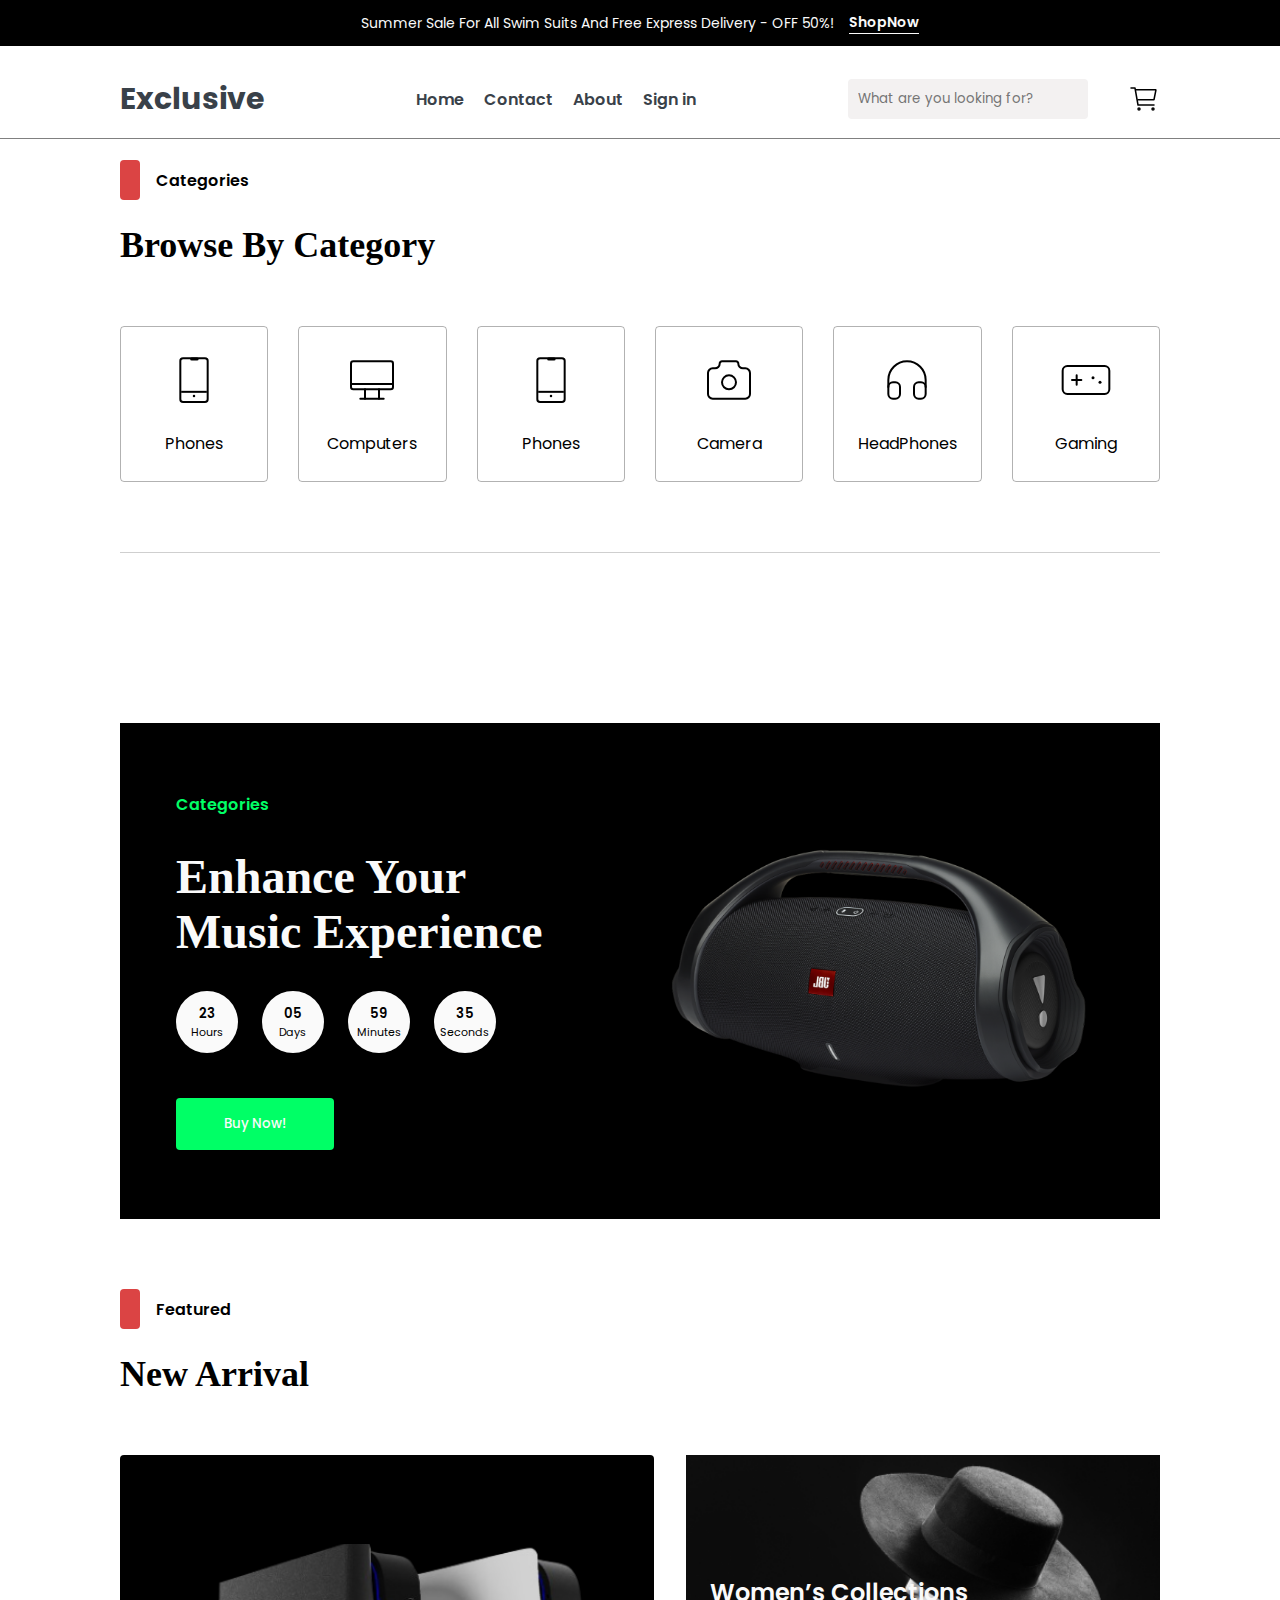
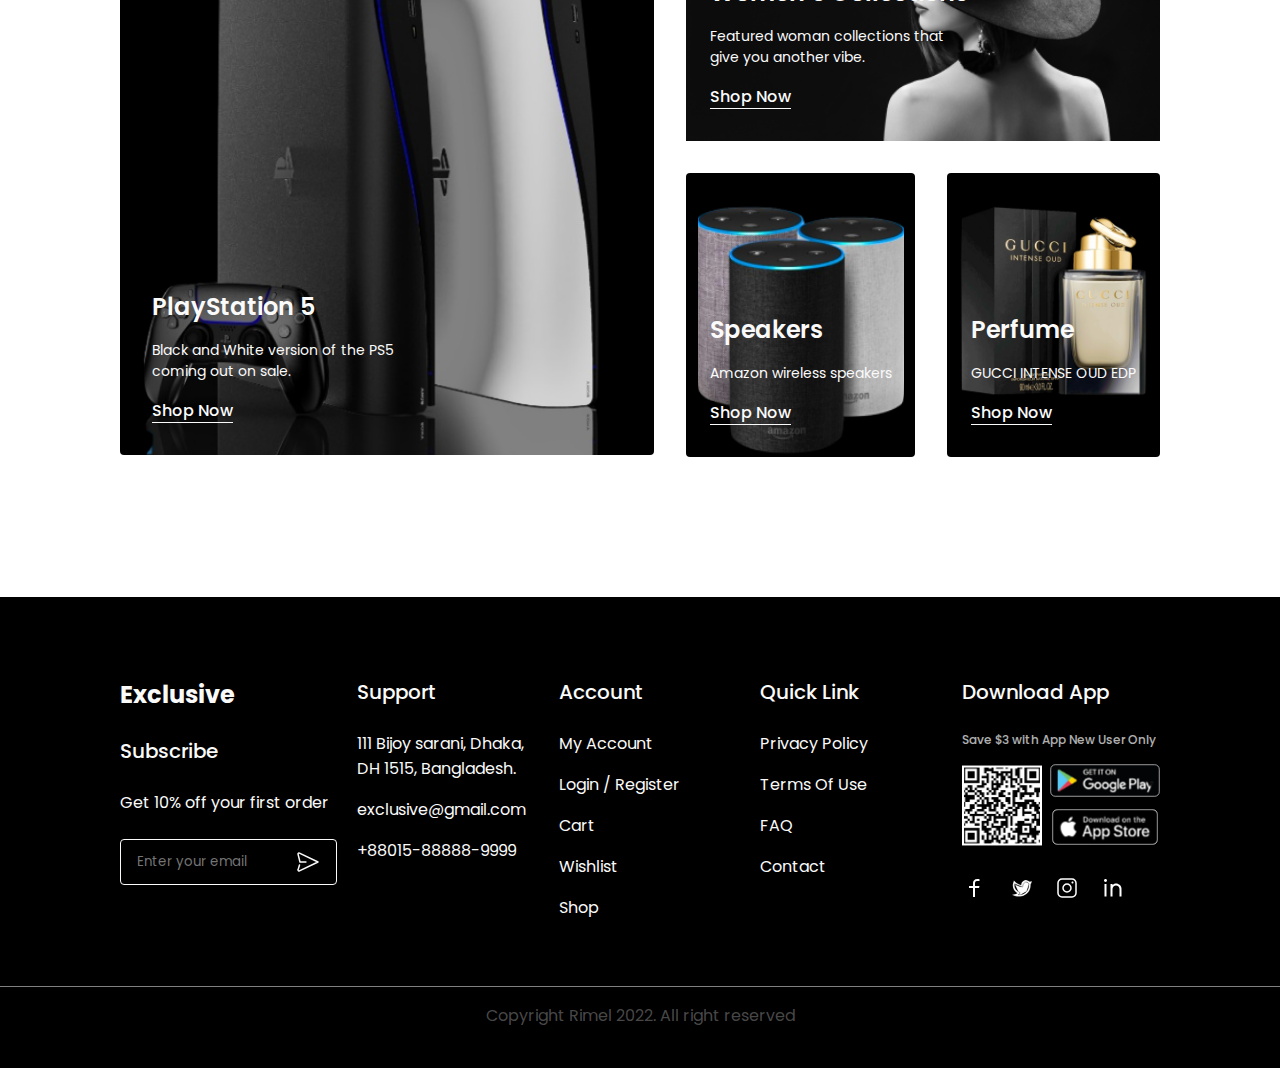
==== commit fa3c5587: "added product cards" ====
--- a/index.html
+++ b/index.html
@@ -202,7 +202,15 @@
           </div>
         </div>
       </section>
-      <!-- ---------------------- Category End -->
+      <!-- ---------------------- Category End ----------->
+
+      <!-- ---------------------- Products start ------------ -->
+      <section class="container">
+        <div class="products">
+          
+        </div>
+      </section>
+      <!------------------------- products end -------------- -->
 
       <!-- ---------------------- Buy Start ----------- -->
       <section id="buy">
@@ -353,5 +361,6 @@
 
   </body>
 
-  <script src="./js/main.js"></script>
+  <script type="module" src="./js/app.js"></script>
+  <script type="module" src="./js/main.js"></script>
 </html>
--- a/css/style.min.css
+++ b/css/style.min.css
@@ -1 +1 @@
-@import"https://fonts.googleapis.com/css2?family=Poppins:ital,wght@0,100;0,200;0,300;0,400;0,500;0,600;0,700;0,800;0,900;1,100;1,200;1,300;1,400;1,500;1,600;1,700;1,800;1,900&display=swap";*{margin:0;padding:0;box-sizing:border-box;list-style:none;text-decoration:none;scroll-behavior:smooth;font-family:"Poppins",sans-serif}a{color:inherit;cursor:pointer}button{cursor:pointer;border:none;background:rgba(0,0,0,0)}.container{width:81.25%;max-width:1440px;margin:0 auto}@media(max-width: 768px){.container{width:85%}}@media(max-width: 500px){.container{width:90%}}.df{display:flex;align-items:center}main{padding-top:80px}.back-top{position:fixed;width:35px;height:35px;font-size:20px;bottom:20px;right:20px;background:green;border-radius:50%;color:#fff;display:none;justify-content:center;align-items:center}.show__back-top{display:flex}.dropdown{position:relative;padding:8px;display:inline-block;cursor:pointer}.dropdown__text{font-size:16px;font-weight:500}.dropdown__icon{font-size:14px;display:inline-block;transition:.8s}.dropdown__list{position:absolute;width:100%;top:110%;left:0;visibility:hidden;opacity:0;transition:1s;transform:scale(0);z-index:999;display:flex;flex-direction:column}.dropdown__list__item{border-radius:2px;padding:5px}.dropdown__list__item:hover{background:green;color:#fff}.header{position:fixed;top:0;left:0;z-index:999;width:100%;background:#fff;color:#394149;border-bottom:1px solid gray}.header__top{background:#000}.header__top__item{color:#fff;display:flex;flex-wrap:wrap;align-items:center;justify-content:center;gap:15px;padding:12px 0}@media(max-width: 750px){.header__top{display:none}}.header__top p{color:#fafafa;font-size:14px;font-weight:400}.header__top a{color:#fafafa;font-size:14px;font-weight:600;border-bottom:1.5px solid #fafafa}.header .header__navbar{justify-content:space-between;padding:30px 0 16px}.header__logo{font-size:30px;font-weight:bold;display:flex;align-items:center;gap:20px}.header__btns{display:flex;align-items:center;gap:20px}.header__btns__search{position:absolute;right:10px;top:30%}.header__btns__inp{position:relative}.header__btns input{border:none;background:#f3f1f1;padding:10px 35px 10px 10px;border-radius:4px;width:240px}.header__img__icon{width:30px;height:30px;-o-object-fit:contain;object-fit:contain;cursor:pointer}.header__list{gap:20px}.header__item{font-weight:600;padding:4px 0;transition:.3s}.header__item:hover{color:green}.header .loginBtn{background:green;color:#fff;font-size:14px;padding:5px 20px;border-radius:5px;border:1px solid rgba(0,0,0,0);transition:.4s}.header .loginBtn:hover{color:#fff;background:green}.header__item--close{font-size:20px;color:red;display:none;cursor:pointer}.header__hamburger{display:none;flex-direction:column;gap:5px;background:#fff}.header__hamburger span{width:25px;height:3px;background:#394149;border-radius:2px}@media(max-width: 700px){.header__btns__inp{display:none}.header__btns img{display:none}}.shop__link{right:200px}.shop__link span{position:absolute;top:0;font-weight:600;color:green;padding-top:10px}.show__header__shrink{padding:0;box-shadow:0px 0px 10px green;background:#fff}@media(max-width: 1000px){.header__list{position:fixed;top:0;left:-100%;width:50%;background:#fff;height:100vh;display:flex;flex-direction:column;justify-content:center;box-shadow:0px 0px 10px green;transition:.5s;z-index:9999}.header__hamburger{display:flex}.header__show__list{left:0}.header__item--close{position:absolute;display:block;color:red;top:15px;right:20px}.header__show__left{left:-100%}}@media(max-width: 360px){.header__list{width:80%}.header__btns button{display:none}}#category{padding-top:80px;padding-bottom:70px}#category .category__icon{display:flex;align-items:center;gap:16px;font-weight:600;color:var(--button-color);margin-bottom:24px}#category .category__title{font-family:Inter;font-size:36px;font-weight:600;margin-bottom:60px}#category .category__cards__wrapper{display:grid;grid-template-columns:repeat(6, 1fr);grid-gap:30px;padding-bottom:70px;border-bottom:1px solid rgba(0,0,0,.1882352941)}#category .category__cards__wrapper .category__card{width:100%;max-width:170px;padding:25px 0;border-radius:4px;border:1px solid rgba(0,0,0,.3);text-align:center;border-radius:4px;cursor:pointer;transition:all .2s ease}#category .category__cards__wrapper .category__card:hover{background-color:#db4444;fill:#fff}#category .category__cards__wrapper .category__card:hover p{color:#fafafa;transition:all .2s ease}#category .category__cards__wrapper .category__card:hover svg path{stroke:#fff}#category .category__cards__wrapper .category__card:hover svg line{stroke:#fff}#category .category__cards__wrapper p{margin-top:16px}@media(max-width: 1150px){#category .category__cards__wrapper{grid-template-columns:repeat(3, 1fr)}}@media(max-width: 550px){#category .category__cards__wrapper{grid-template-columns:repeat(2, 1fr)}}#buy{padding-bottom:70px}#buy .buy__wrapper{background-color:#000;display:flex;align-items:center;gap:50px}#buy .buy__wrapper .buy__wrapper--right{padding-top:69px;padding-left:56px;padding-bottom:69px;width:100%;max-width:480px}#buy .buy__wrapper .buy__wrapper--right>p{font-size:16px;font-weight:600;color:#0f6;margin-bottom:32px}#buy .buy__wrapper .buy__wrapper--right h2{font-family:Inter;font-size:48px;font-weight:600;color:#fafafa;margin-bottom:32px}@media(max-width: 600px){#buy .buy__wrapper .buy__wrapper--right h2{font-size:28px}}#buy .buy__wrapper .buy__wrapper--right-time{display:flex;flex-wrap:wrap;gap:24px}#buy .buy__wrapper .buy__wrapper--right-time>div{width:62px;height:62px;background-color:#fafafa;text-align:center;display:flex;flex-direction:column;justify-content:center;border-radius:50%}#buy .buy__wrapper .buy__wrapper--right-time>div h5{font-weight:600}#buy .buy__wrapper .buy__wrapper--right-time>div p{font-size:11px}#buy .buy__wrapper .buy__wrapper--right button{padding:16px 48px;font-weight:500;background-color:#0f6;border:none;border-radius:4px;color:#fafafa;cursor:pointer}#buy .buy__wrapper .buy__wrapper--left img{width:90%;padding:20px}@media(max-width: 1000px){#buy{margin-top:100px}#buy .buy__wrapper{flex-direction:column}}#featured{padding-bottom:140px}#featured .featured__icon{display:flex;align-items:center;gap:16px;font-weight:600;color:var(--button-color);margin-bottom:24px}#featured .featured__title{font-family:Inter;font-size:36px;font-weight:600;margin-bottom:60px}#featured .featured__cards__wrapper{display:grid;grid-gap:32px;grid-template-areas:"item1 item1 item2 item2" "item1 item1 item3 item4"}#featured .featured__cards__wrapper .featured__card1{grid-area:item1;position:relative;background-color:#000;width:100%;max-width:570px;height:600px;text-align:center;padding-top:89px;border-radius:4px}#featured .featured__cards__wrapper .featured__card1 img{width:100%;height:100%;-o-object-fit:cover;object-fit:cover}#featured .featured__cards__wrapper .featured__card1 .feature__card--title{position:absolute;bottom:32px;left:32px;width:100%;max-width:242px;text-align:start}#featured .featured__cards__wrapper .featured__card1 .feature__card--title h4{font-size:24px;font-weight:600;color:#fafafa;margin-bottom:16px}#featured .featured__cards__wrapper .featured__card1 .feature__card--title p{font-size:14px;font-weight:400;color:#fafafa;margin-bottom:16px}#featured .featured__cards__wrapper .featured__card1 .feature__card--title a{font-weight:500;color:#fafafa;text-decoration:none;border-bottom:1px solid #fafafa}#featured .featured__cards__wrapper .featured__card2{background-color:#000;grid-area:item2;width:100%;max-width:570px;height:286px;border-radius:4px;position:relative;text-align:end}#featured .featured__cards__wrapper .featured__card2 img{width:100%;height:100%;-o-object-fit:cover;object-fit:cover}#featured .featured__cards__wrapper .featured__card2 .feature__card--title{position:absolute;bottom:32px;left:24px;width:100%;max-width:260px;text-align:start}#featured .featured__cards__wrapper .featured__card2 .feature__card--title h4{font-size:24px;font-weight:600;color:#fafafa;margin-bottom:16px}#featured .featured__cards__wrapper .featured__card2 .feature__card--title p{font-size:14px;font-weight:400;color:#fafafa;margin-bottom:16px}#featured .featured__cards__wrapper .featured__card2 .feature__card--title a{font-weight:500;color:#fafafa;text-decoration:none;border-bottom:1px solid #fafafa}#featured .featured__cards__wrapper .featured__card3{background-color:#000;grid-area:item3;width:100%;max-width:270px;height:284px;text-align:center;padding-top:31px;position:relative;border-radius:4px}#featured .featured__cards__wrapper .featured__card3 img{width:90%;height:100%;-o-object-fit:cover;object-fit:cover}#featured .featured__cards__wrapper .featured__card3 .feature__card--title{position:absolute;bottom:32px;width:100%;left:24px;max-width:260px;text-align:start}#featured .featured__cards__wrapper .featured__card3 .feature__card--title h4{font-size:24px;font-weight:600;color:#fafafa;margin-bottom:16px}#featured .featured__cards__wrapper .featured__card3 .feature__card--title p{font-size:14px;font-weight:400;color:#fafafa;margin-bottom:16px}#featured .featured__cards__wrapper .featured__card3 .feature__card--title a{font-weight:500;color:#fafafa;text-decoration:none;border-bottom:1px solid #fafafa}#featured .featured__cards__wrapper .featured__card4{background-color:#000;grid-area:item4;width:100%;max-width:270px;text-align:center;padding-top:31px;position:relative;border-radius:4px}#featured .featured__cards__wrapper .featured__card4 img{width:90%;-o-object-fit:cover;object-fit:cover}#featured .featured__cards__wrapper .featured__card4 .feature__card--title{position:absolute;bottom:32px;left:24px;width:100%;max-width:260px;text-align:start}#featured .featured__cards__wrapper .featured__card4 .feature__card--title h4{font-size:24px;font-weight:600;color:#fafafa;margin-bottom:16px}#featured .featured__cards__wrapper .featured__card4 .feature__card--title p{font-size:14px;font-weight:400;color:#fafafa;margin-bottom:16px}#featured .featured__cards__wrapper .featured__card4 .feature__card--title a{font-weight:500;color:#fafafa;text-decoration:none;border-bottom:1px solid #fafafa}@media(max-width: 1000px){#featured .featured__cards__wrapper{grid-template-areas:"item1 item1" "item1 item1" "item2 item2" "item3 item4";justify-content:center}}@media(max-width: 600px){#featured .featured__cards__wrapper{grid-template-areas:"item1 item1" "item1 item1" "item2 item2" "item3 item3" "item4 item4"}#featured .featured__cards__wrapper .featured__card1{height:350px}}@media(max-width: 600px){#featured{padding-bottom:50px}}footer{padding-top:80px;padding-bottom:24px;background-color:#000}footer .footer__wrapper{display:grid;grid-template-columns:repeat(5, 1fr);justify-content:space-between;grid-gap:20px;margin-bottom:50px}footer .footer__wrapper .footer__title a{font-size:24px;font-weight:700;text-decoration:none;color:#fafafa}footer .footer__wrapper .footer__title p{font-size:20px;font-weight:500;color:#fafafa;margin:24px 0}footer .footer__wrapper .footer__title span{color:#fafafa;margin-bottom:16px}footer .footer__wrapper .footer__title .footer__input{border:1px solid #fafafa;display:flex;width:217px;border-radius:4px;margin-top:24px}footer .footer__wrapper .footer__title .footer__input input{background-color:rgba(0,0,0,0);border:none;width:160px;border-radius:4px;color:#fafafa;font-family:poppins;padding:12px 16px;display:block;margin-right:15px;outline:none}footer .footer__wrapper .footer__title .footer__input img{cursor:pointer}footer .footer__wrapper .footer__support{width:176px}footer .footer__wrapper .footer__support h4{color:#fafafa;font-size:20px;font-weight:500;margin-bottom:24px}footer .footer__wrapper .footer__support li{padding-bottom:16px}footer .footer__wrapper .footer__support li a{color:#fafafa;text-decoration:none}footer .footer__wrapper .footer__support li a:hover{text-decoration:underline}footer .footer__wrapper .footer__account{width:123px}footer .footer__wrapper .footer__account h4{color:#fafafa;font-size:20px;font-weight:500;margin-bottom:24px}footer .footer__wrapper .footer__account li{padding-bottom:16px}footer .footer__wrapper .footer__account li a{color:#fafafa;text-decoration:none}footer .footer__wrapper .footer__account li a:hover{text-decoration:underline}footer .footer__wrapper .footer__link{width:110px}footer .footer__wrapper .footer__link h4{color:#fafafa;font-size:20px;font-weight:500;margin-bottom:24px}footer .footer__wrapper .footer__link li{padding-bottom:16px}footer .footer__wrapper .footer__link li a{color:#fafafa;text-decoration:none}footer .footer__wrapper .footer__link li a:hover{text-decoration:underline}footer .footer__wrapper .footer__download h4{font-size:20px;font-weight:500;color:#fafafa;margin-bottom:24px}footer .footer__wrapper .footer__download p{color:#fafafa;font-size:12px;font-weight:500;margin-bottom:10px;opacity:.7}footer .footer__wrapper .footer__download .footer__qr{display:flex;gap:8px;margin-bottom:24px}footer .footer__wrapper .footer__download .footer__qr div{display:flex;flex-direction:column}footer .footer__wrapper .footer__download .footer__qr div img{padding-top:5px;padding-bottom:5px}footer .footer__wrapper .footer__download .footer__net{display:flex;gap:24px;align-items:center}@media(max-width: 1250px){footer .footer__wrapper{grid-template-columns:repeat(3, 1fr);grid-gap:40px}}@media(max-width: 780px){footer .footer__wrapper{grid-template-columns:repeat(2, 1fr);grid-gap:40px}}@media(max-width: 540px){footer .footer__wrapper{grid-template-columns:1fr;grid-gap:40px}}footer .footer__bottom{text-align:center;color:rgba(255,255,255,.2901960784);padding:16px 10px;border-top:1px solid gray}+@import"https://fonts.googleapis.com/css2?family=Poppins:ital,wght@0,100;0,200;0,300;0,400;0,500;0,600;0,700;0,800;0,900;1,100;1,200;1,300;1,400;1,500;1,600;1,700;1,800;1,900&display=swap";*{margin:0;padding:0;box-sizing:border-box;list-style:none;text-decoration:none;scroll-behavior:smooth;font-family:"Poppins",sans-serif}a{color:inherit;cursor:pointer}button{cursor:pointer;border:none;background:rgba(0,0,0,0)}.container{width:81.25%;max-width:1440px;margin:0 auto}@media(max-width: 768px){.container{width:85%}}@media(max-width: 500px){.container{width:90%}}.df{display:flex;align-items:center}main{padding-top:80px}.back-top{position:fixed;width:35px;height:35px;font-size:20px;bottom:20px;right:20px;background:green;border-radius:50%;color:#fff;display:none;justify-content:center;align-items:center}.show__back-top{display:flex}.dropdown{position:relative;padding:8px;display:inline-block;cursor:pointer}.dropdown__text{font-size:16px;font-weight:500}.dropdown__icon{font-size:14px;display:inline-block;transition:.8s}.dropdown__list{position:absolute;width:100%;top:110%;left:0;visibility:hidden;opacity:0;transition:1s;transform:scale(0);z-index:999;display:flex;flex-direction:column}.dropdown__list__item{border-radius:2px;padding:5px}.dropdown__list__item:hover{background:green;color:#fff}.header{position:fixed;top:0;left:0;z-index:999;width:100%;background:#fff;color:#394149;border-bottom:1px solid gray}.header__top{background:#000}.header__top__item{color:#fff;display:flex;flex-wrap:wrap;align-items:center;justify-content:center;gap:15px;padding:12px 0}@media(max-width: 750px){.header__top{display:none}}.header__top p{color:#fafafa;font-size:14px;font-weight:400}.header__top a{color:#fafafa;font-size:14px;font-weight:600;border-bottom:1.5px solid #fafafa}.header .header__navbar{justify-content:space-between;padding:30px 0 16px}.header__logo{font-size:30px;font-weight:bold;display:flex;align-items:center;gap:20px}.header__btns{display:flex;align-items:center;gap:20px}.header__btns__search{position:absolute;right:10px;top:30%}.header__btns__inp{position:relative}.header__btns input{border:none;background:#f3f1f1;padding:10px 35px 10px 10px;border-radius:4px;width:240px}.header__img__icon{width:30px;height:30px;-o-object-fit:contain;object-fit:contain;cursor:pointer}.header__list{gap:20px}.header__item{font-weight:600;padding:4px 0;transition:.3s}.header__item:hover{color:green}.header .loginBtn{background:green;color:#fff;font-size:14px;padding:5px 20px;border-radius:5px;border:1px solid rgba(0,0,0,0);transition:.4s}.header .loginBtn:hover{color:#fff;background:green}.header__item--close{font-size:20px;color:red;display:none;cursor:pointer}.header__hamburger{display:none;flex-direction:column;gap:5px;background:#fff}.header__hamburger span{width:25px;height:3px;background:#394149;border-radius:2px}@media(max-width: 700px){.header__btns__inp{display:none}.header__btns img{display:none}}.shop__link{right:200px}.shop__link span{position:absolute;top:0;font-weight:600;color:green;padding-top:10px}.show__header__shrink{padding:0;box-shadow:0px 0px 10px green;background:#fff}@media(max-width: 1000px){.header__list{position:fixed;top:0;left:-100%;width:50%;background:#fff;height:100vh;display:flex;flex-direction:column;justify-content:center;box-shadow:0px 0px 10px green;transition:.5s;z-index:9999}.header__hamburger{display:flex}.header__show__list{left:0}.header__item--close{position:absolute;display:block;color:red;top:15px;right:20px}.header__show__left{left:-100%}}@media(max-width: 360px){.header__list{width:80%}.header__btns button{display:none}}#category{padding-top:80px;padding-bottom:70px}#category .category__icon{display:flex;align-items:center;gap:16px;font-weight:600;color:var(--button-color);margin-bottom:24px}#category .category__title{font-family:Inter;font-size:36px;font-weight:600;margin-bottom:60px}#category .category__cards__wrapper{display:grid;grid-template-columns:repeat(6, 1fr);grid-gap:30px;padding-bottom:70px;border-bottom:1px solid rgba(0,0,0,.1882352941)}#category .category__cards__wrapper .category__card{width:100%;max-width:170px;padding:25px 0;border-radius:4px;border:1px solid rgba(0,0,0,.3);text-align:center;border-radius:4px;cursor:pointer;transition:all .2s ease}#category .category__cards__wrapper .category__card:hover{background-color:#db4444;fill:#fff}#category .category__cards__wrapper .category__card:hover p{color:#fafafa;transition:all .2s ease}#category .category__cards__wrapper .category__card:hover svg path{stroke:#fff}#category .category__cards__wrapper .category__card:hover svg line{stroke:#fff}#category .category__cards__wrapper p{margin-top:16px}@media(max-width: 1150px){#category .category__cards__wrapper{grid-template-columns:repeat(3, 1fr)}}@media(max-width: 550px){#category .category__cards__wrapper{grid-template-columns:repeat(2, 1fr)}}.products{display:grid;grid-template-columns:repeat(4, 1fr);grid-gap:32px;padding:50px 0}.products .product__card{box-shadow:rgba(149,157,165,.2) 0px 8px 24px;width:270px;border-radius:15px}.products .product__card__image{padding:15px;width:100%;-o-object-fit:contain;object-fit:contain;height:230px}.products .product__card__info{padding:25px}#buy{padding-bottom:70px}#buy .buy__wrapper{background-color:#000;display:flex;align-items:center;gap:50px}#buy .buy__wrapper .buy__wrapper--right{padding-top:69px;padding-left:56px;padding-bottom:69px;width:100%;max-width:480px}#buy .buy__wrapper .buy__wrapper--right>p{font-size:16px;font-weight:600;color:#0f6;margin-bottom:32px}#buy .buy__wrapper .buy__wrapper--right h2{font-family:Inter;font-size:48px;font-weight:600;color:#fafafa;margin-bottom:32px}@media(max-width: 600px){#buy .buy__wrapper .buy__wrapper--right h2{font-size:28px}}#buy .buy__wrapper .buy__wrapper--right-time{display:flex;flex-wrap:wrap;gap:24px}#buy .buy__wrapper .buy__wrapper--right-time>div{width:62px;height:62px;background-color:#fafafa;text-align:center;display:flex;flex-direction:column;justify-content:center;border-radius:50%}#buy .buy__wrapper .buy__wrapper--right-time>div h5{font-weight:600}#buy .buy__wrapper .buy__wrapper--right-time>div p{font-size:11px}#buy .buy__wrapper .buy__wrapper--right button{padding:16px 48px;font-weight:500;background-color:#0f6;border:none;border-radius:4px;color:#fafafa;cursor:pointer}#buy .buy__wrapper .buy__wrapper--left img{width:90%;padding:20px}@media(max-width: 1000px){#buy{margin-top:100px}#buy .buy__wrapper{flex-direction:column}}#featured{padding-bottom:140px}#featured .featured__icon{display:flex;align-items:center;gap:16px;font-weight:600;color:var(--button-color);margin-bottom:24px}#featured .featured__title{font-family:Inter;font-size:36px;font-weight:600;margin-bottom:60px}#featured .featured__cards__wrapper{display:grid;grid-gap:32px;grid-template-areas:"item1 item1 item2 item2" "item1 item1 item3 item4"}#featured .featured__cards__wrapper .featured__card1{grid-area:item1;position:relative;background-color:#000;width:100%;max-width:570px;height:600px;text-align:center;padding-top:89px;border-radius:4px}#featured .featured__cards__wrapper .featured__card1 img{width:100%;height:100%;-o-object-fit:cover;object-fit:cover}#featured .featured__cards__wrapper .featured__card1 .feature__card--title{position:absolute;bottom:32px;left:32px;width:100%;max-width:242px;text-align:start}#featured .featured__cards__wrapper .featured__card1 .feature__card--title h4{font-size:24px;font-weight:600;color:#fafafa;margin-bottom:16px}#featured .featured__cards__wrapper .featured__card1 .feature__card--title p{font-size:14px;font-weight:400;color:#fafafa;margin-bottom:16px}#featured .featured__cards__wrapper .featured__card1 .feature__card--title a{font-weight:500;color:#fafafa;text-decoration:none;border-bottom:1px solid #fafafa}#featured .featured__cards__wrapper .featured__card2{background-color:#000;grid-area:item2;width:100%;max-width:570px;height:286px;border-radius:4px;position:relative;text-align:end}#featured .featured__cards__wrapper .featured__card2 img{width:100%;height:100%;-o-object-fit:cover;object-fit:cover}#featured .featured__cards__wrapper .featured__card2 .feature__card--title{position:absolute;bottom:32px;left:24px;width:100%;max-width:260px;text-align:start}#featured .featured__cards__wrapper .featured__card2 .feature__card--title h4{font-size:24px;font-weight:600;color:#fafafa;margin-bottom:16px}#featured .featured__cards__wrapper .featured__card2 .feature__card--title p{font-size:14px;font-weight:400;color:#fafafa;margin-bottom:16px}#featured .featured__cards__wrapper .featured__card2 .feature__card--title a{font-weight:500;color:#fafafa;text-decoration:none;border-bottom:1px solid #fafafa}#featured .featured__cards__wrapper .featured__card3{background-color:#000;grid-area:item3;width:100%;max-width:270px;height:284px;text-align:center;padding-top:31px;position:relative;border-radius:4px}#featured .featured__cards__wrapper .featured__card3 img{width:90%;height:100%;-o-object-fit:cover;object-fit:cover}#featured .featured__cards__wrapper .featured__card3 .feature__card--title{position:absolute;bottom:32px;width:100%;left:24px;max-width:260px;text-align:start}#featured .featured__cards__wrapper .featured__card3 .feature__card--title h4{font-size:24px;font-weight:600;color:#fafafa;margin-bottom:16px}#featured .featured__cards__wrapper .featured__card3 .feature__card--title p{font-size:14px;font-weight:400;color:#fafafa;margin-bottom:16px}#featured .featured__cards__wrapper .featured__card3 .feature__card--title a{font-weight:500;color:#fafafa;text-decoration:none;border-bottom:1px solid #fafafa}#featured .featured__cards__wrapper .featured__card4{background-color:#000;grid-area:item4;width:100%;max-width:270px;text-align:center;padding-top:31px;position:relative;border-radius:4px}#featured .featured__cards__wrapper .featured__card4 img{width:90%;-o-object-fit:cover;object-fit:cover}#featured .featured__cards__wrapper .featured__card4 .feature__card--title{position:absolute;bottom:32px;left:24px;width:100%;max-width:260px;text-align:start}#featured .featured__cards__wrapper .featured__card4 .feature__card--title h4{font-size:24px;font-weight:600;color:#fafafa;margin-bottom:16px}#featured .featured__cards__wrapper .featured__card4 .feature__card--title p{font-size:14px;font-weight:400;color:#fafafa;margin-bottom:16px}#featured .featured__cards__wrapper .featured__card4 .feature__card--title a{font-weight:500;color:#fafafa;text-decoration:none;border-bottom:1px solid #fafafa}@media(max-width: 1000px){#featured .featured__cards__wrapper{grid-template-areas:"item1 item1" "item1 item1" "item2 item2" "item3 item4";justify-content:center}}@media(max-width: 600px){#featured .featured__cards__wrapper{grid-template-areas:"item1 item1" "item1 item1" "item2 item2" "item3 item3" "item4 item4"}#featured .featured__cards__wrapper .featured__card1{height:350px}}@media(max-width: 600px){#featured{padding-bottom:50px}}footer{padding-top:80px;padding-bottom:24px;background-color:#000}footer .footer__wrapper{display:grid;grid-template-columns:repeat(5, 1fr);justify-content:space-between;grid-gap:20px;margin-bottom:50px}footer .footer__wrapper .footer__title a{font-size:24px;font-weight:700;text-decoration:none;color:#fafafa}footer .footer__wrapper .footer__title p{font-size:20px;font-weight:500;color:#fafafa;margin:24px 0}footer .footer__wrapper .footer__title span{color:#fafafa;margin-bottom:16px}footer .footer__wrapper .footer__title .footer__input{border:1px solid #fafafa;display:flex;width:217px;border-radius:4px;margin-top:24px}footer .footer__wrapper .footer__title .footer__input input{background-color:rgba(0,0,0,0);border:none;width:160px;border-radius:4px;color:#fafafa;font-family:poppins;padding:12px 16px;display:block;margin-right:15px;outline:none}footer .footer__wrapper .footer__title .footer__input img{cursor:pointer}footer .footer__wrapper .footer__support{width:176px}footer .footer__wrapper .footer__support h4{color:#fafafa;font-size:20px;font-weight:500;margin-bottom:24px}footer .footer__wrapper .footer__support li{padding-bottom:16px}footer .footer__wrapper .footer__support li a{color:#fafafa;text-decoration:none}footer .footer__wrapper .footer__support li a:hover{text-decoration:underline}footer .footer__wrapper .footer__account{width:123px}footer .footer__wrapper .footer__account h4{color:#fafafa;font-size:20px;font-weight:500;margin-bottom:24px}footer .footer__wrapper .footer__account li{padding-bottom:16px}footer .footer__wrapper .footer__account li a{color:#fafafa;text-decoration:none}footer .footer__wrapper .footer__account li a:hover{text-decoration:underline}footer .footer__wrapper .footer__link{width:110px}footer .footer__wrapper .footer__link h4{color:#fafafa;font-size:20px;font-weight:500;margin-bottom:24px}footer .footer__wrapper .footer__link li{padding-bottom:16px}footer .footer__wrapper .footer__link li a{color:#fafafa;text-decoration:none}footer .footer__wrapper .footer__link li a:hover{text-decoration:underline}footer .footer__wrapper .footer__download h4{font-size:20px;font-weight:500;color:#fafafa;margin-bottom:24px}footer .footer__wrapper .footer__download p{color:#fafafa;font-size:12px;font-weight:500;margin-bottom:10px;opacity:.7}footer .footer__wrapper .footer__download .footer__qr{display:flex;gap:8px;margin-bottom:24px}footer .footer__wrapper .footer__download .footer__qr div{display:flex;flex-direction:column}footer .footer__wrapper .footer__download .footer__qr div img{padding-top:5px;padding-bottom:5px}footer .footer__wrapper .footer__download .footer__net{display:flex;gap:24px;align-items:center}@media(max-width: 1250px){footer .footer__wrapper{grid-template-columns:repeat(3, 1fr);grid-gap:40px}}@media(max-width: 780px){footer .footer__wrapper{grid-template-columns:repeat(2, 1fr);grid-gap:40px}}@media(max-width: 540px){footer .footer__wrapper{grid-template-columns:1fr;grid-gap:40px}}footer .footer__bottom{text-align:center;color:rgba(255,255,255,.2901960784);padding:16px 10px;border-top:1px solid gray}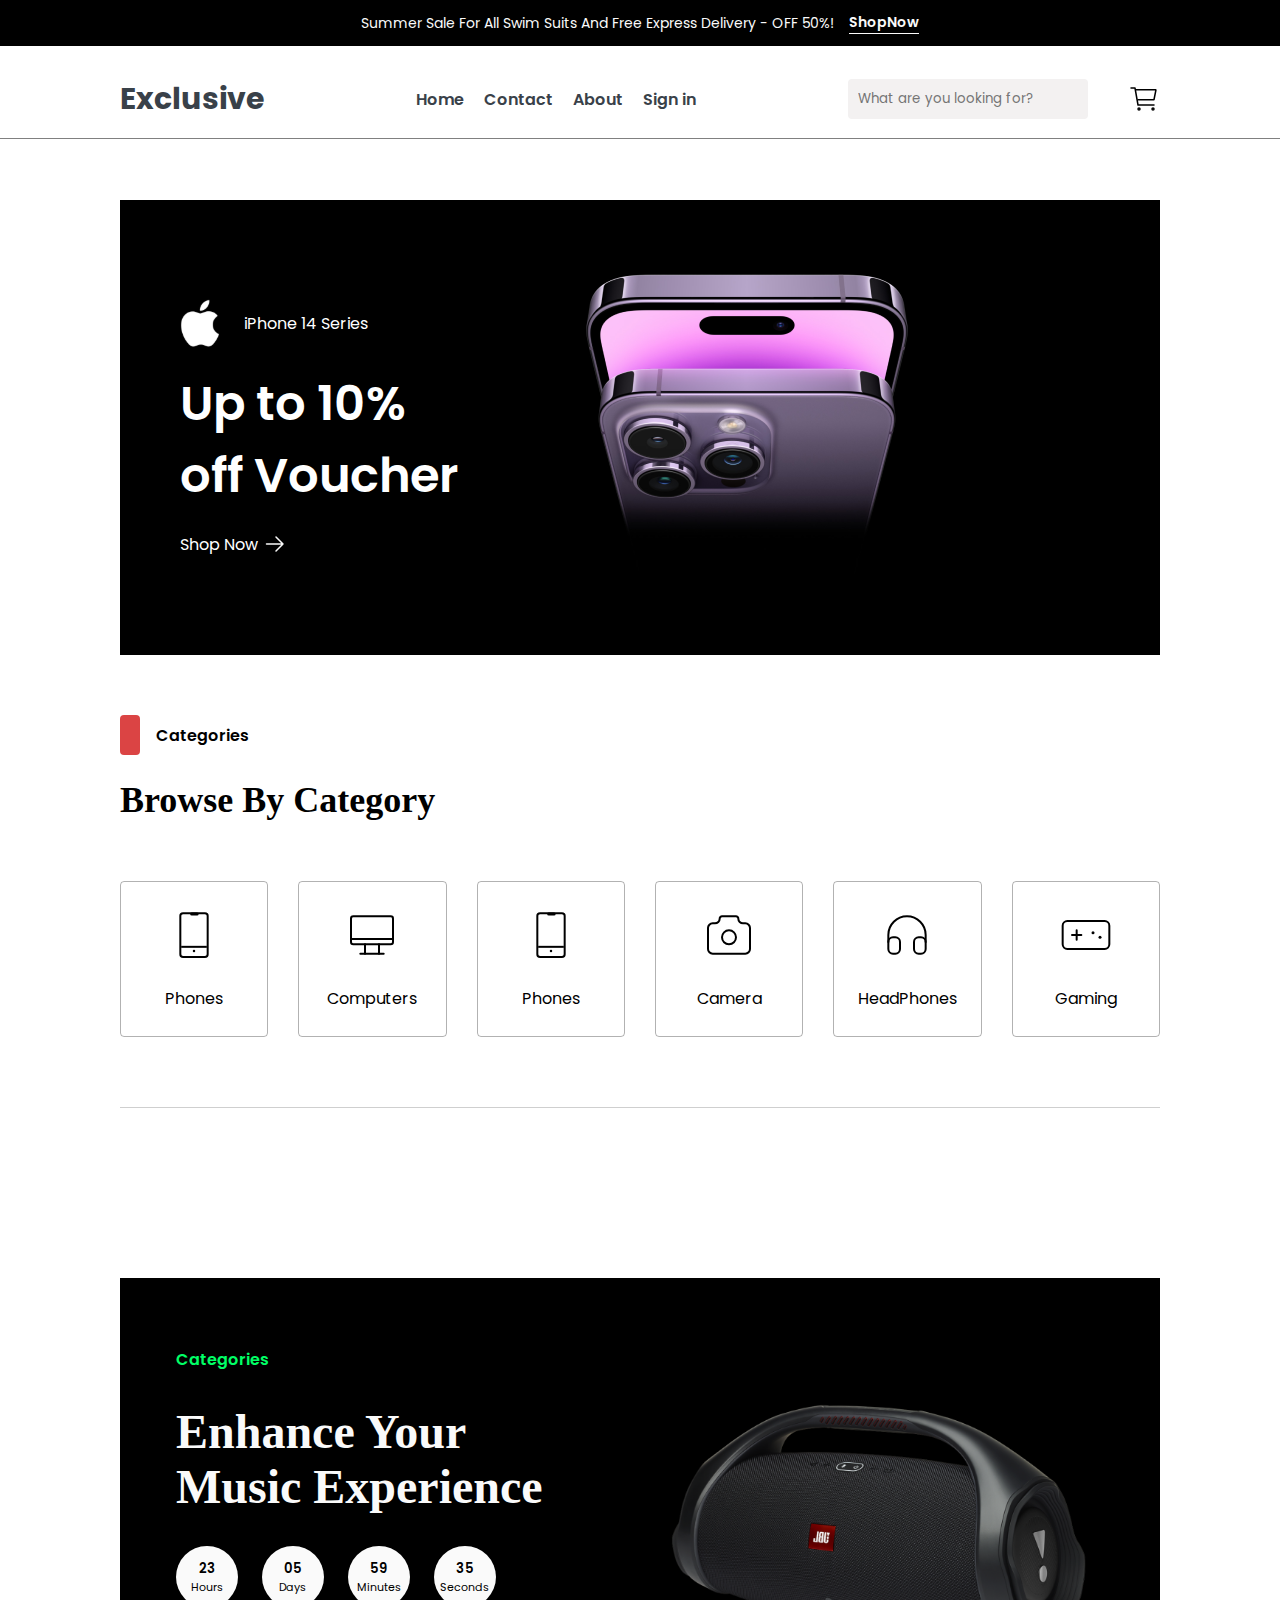
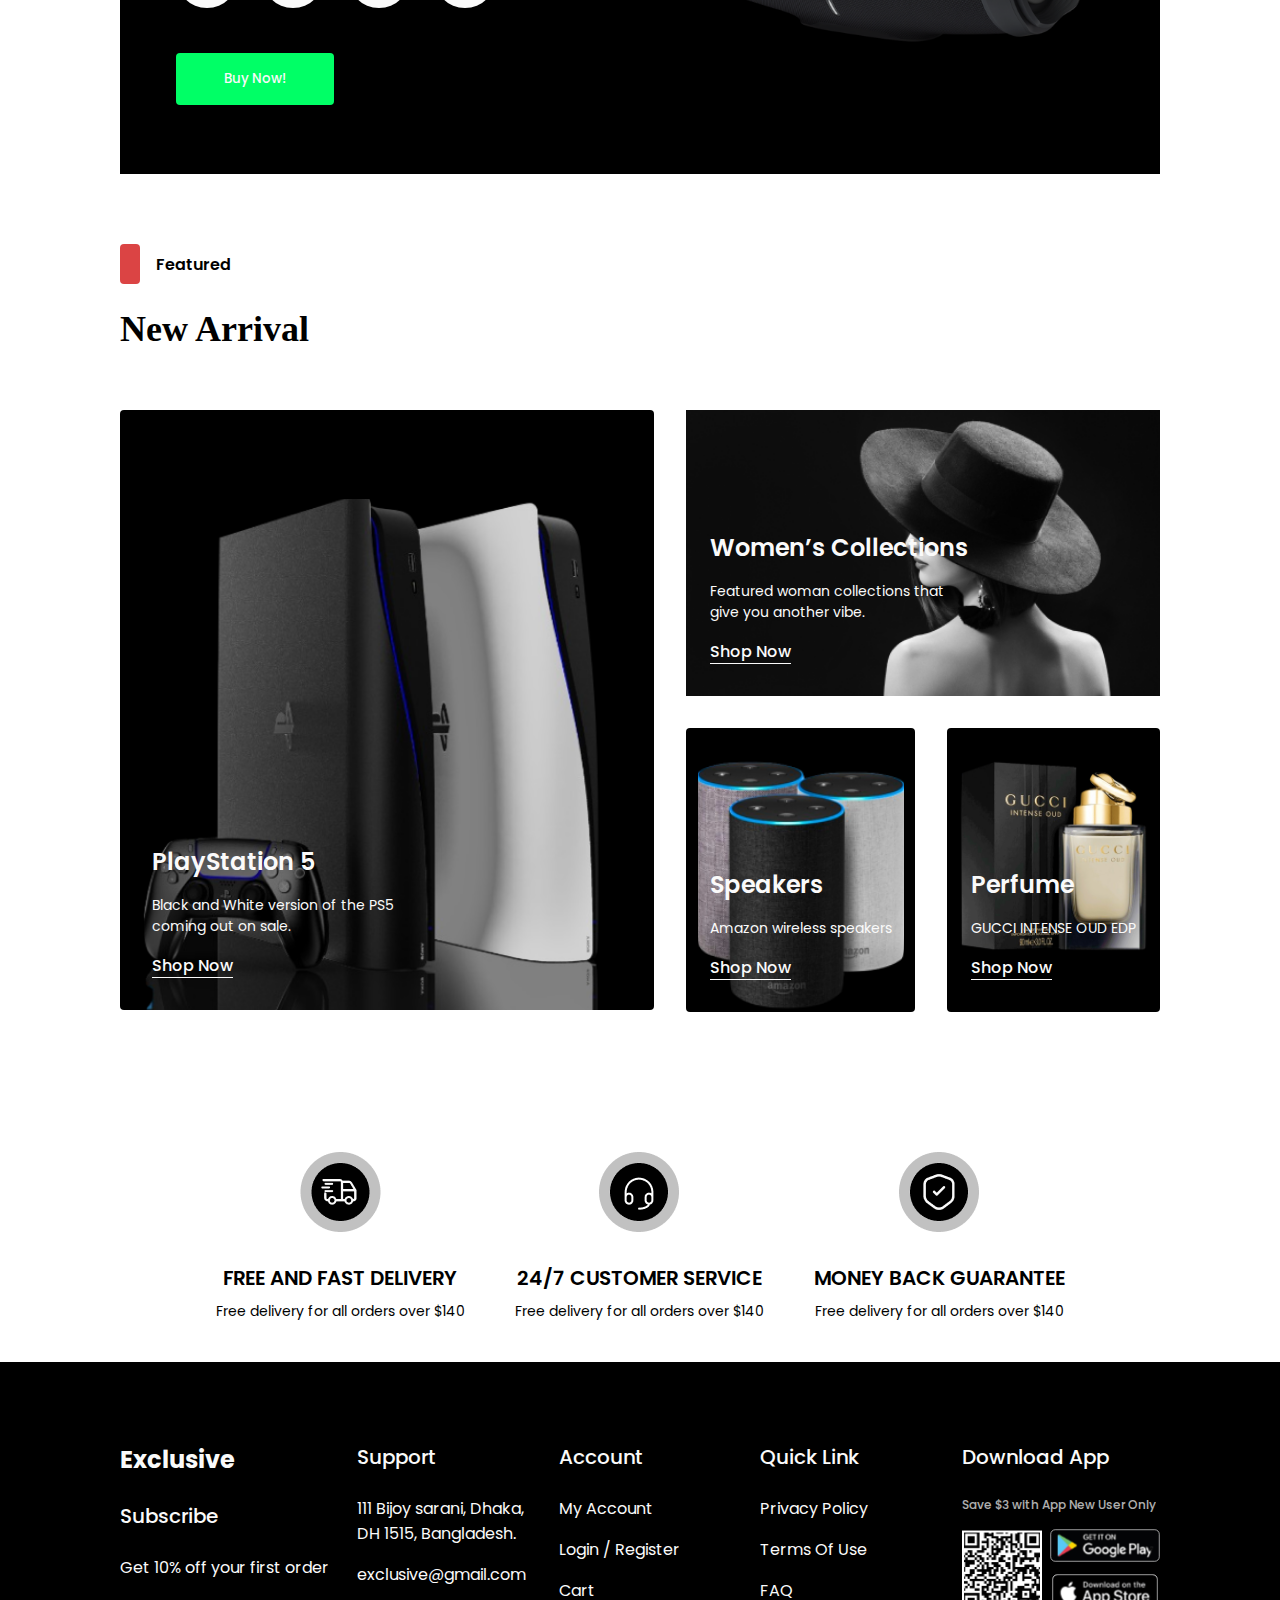
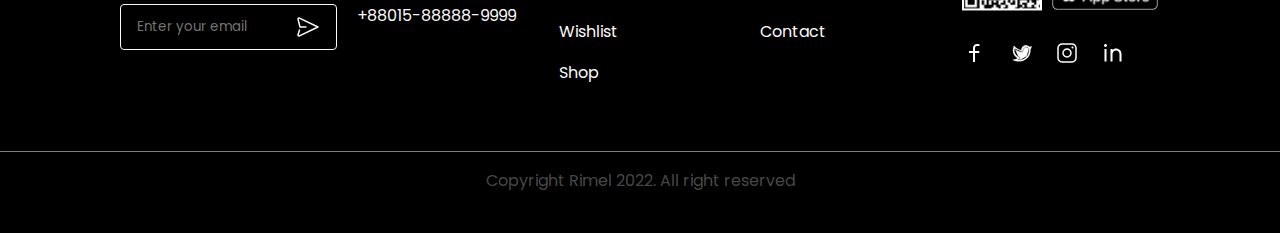
==== commit bd6f3b2d: "added hero" ====
--- a/index.html
+++ b/index.html
@@ -65,6 +65,22 @@
     </header>
 
     <main>
+
+      <!-- --------------------- Hero start ------------ -->
+      <section id="hero" class="container hero">
+         <div class="hero__info">
+          <div class="hero__info__top">
+            <img src="./images/hero/1200px-Apple_gray_logo 1.svg" alt="">
+            <p>iPhone 14 Series</p>
+          </div>
+          <h1 class="hero__info__title">Up to 10% off Voucher</h1>
+          <a class="hero__info__link" href="#">Shop Now <img src="./images/hero/icons arrow-right.svg" alt=""></a>
+         </div>
+         <div class="hero__img">
+          <img src="./images/hero/hero_endframe__cvklg0xk3w6e_large 2.png" alt="">
+         </div>
+      </section>
+      <!-- --------------------- Hero End ------------ -->
 
       <!-- ---------------------- Category Start --------- -->
       <section id="category">
@@ -299,6 +315,27 @@
           </div>
         </div>
       </section>
+      <!-- ------------------- Featured End ------------ -->
+
+      <!-- ------------------- Service Start ------------ -->
+      <section class="container service">
+        <div class="service__item">
+          <img class="service__item__img" src="./images/sevice/Services.png" alt="">
+          <h3 class="service__item__title">FREE AND FAST DELIVERY</h3>
+          <p class="service__item__text">Free delivery for all orders over $140</p>
+        </div>
+        <div class="service__item">
+          <img class="service__item__img" src="./images/sevice/Services (1).png" alt="">
+          <h3 class="service__item__title">24/7 CUSTOMER SERVICE</h3>
+          <p class="service__item__text">Free delivery for all orders over $140</p>
+        </div>
+        <div class="service__item">
+          <img class="service__item__img" src="./images/sevice/Services (2).png" alt="">
+          <h3 class="service__item__title">MONEY BACK GUARANTEE</h3>
+          <p class="service__item__text">Free delivery for all orders over $140</p>
+        </div>
+      </section>
+      <!-- ------------------- Service End ------------ -->
       
     </main>
 
--- a/css/style.min.css
+++ b/css/style.min.css
@@ -1 +1 @@
-@import"https://fonts.googleapis.com/css2?family=Poppins:ital,wght@0,100;0,200;0,300;0,400;0,500;0,600;0,700;0,800;0,900;1,100;1,200;1,300;1,400;1,500;1,600;1,700;1,800;1,900&display=swap";*{margin:0;padding:0;box-sizing:border-box;list-style:none;text-decoration:none;scroll-behavior:smooth;font-family:"Poppins",sans-serif}a{color:inherit;cursor:pointer}button{cursor:pointer;border:none;background:rgba(0,0,0,0)}.container{width:81.25%;max-width:1440px;margin:0 auto}@media(max-width: 768px){.container{width:85%}}@media(max-width: 500px){.container{width:90%}}.df{display:flex;align-items:center}main{padding-top:80px}.back-top{position:fixed;width:35px;height:35px;font-size:20px;bottom:20px;right:20px;background:green;border-radius:50%;color:#fff;display:none;justify-content:center;align-items:center}.show__back-top{display:flex}.dropdown{position:relative;padding:8px;display:inline-block;cursor:pointer}.dropdown__text{font-size:16px;font-weight:500}.dropdown__icon{font-size:14px;display:inline-block;transition:.8s}.dropdown__list{position:absolute;width:100%;top:110%;left:0;visibility:hidden;opacity:0;transition:1s;transform:scale(0);z-index:999;display:flex;flex-direction:column}.dropdown__list__item{border-radius:2px;padding:5px}.dropdown__list__item:hover{background:green;color:#fff}.header{position:fixed;top:0;left:0;z-index:999;width:100%;background:#fff;color:#394149;border-bottom:1px solid gray}.header__top{background:#000}.header__top__item{color:#fff;display:flex;flex-wrap:wrap;align-items:center;justify-content:center;gap:15px;padding:12px 0}@media(max-width: 750px){.header__top{display:none}}.header__top p{color:#fafafa;font-size:14px;font-weight:400}.header__top a{color:#fafafa;font-size:14px;font-weight:600;border-bottom:1.5px solid #fafafa}.header .header__navbar{justify-content:space-between;padding:30px 0 16px}.header__logo{font-size:30px;font-weight:bold;display:flex;align-items:center;gap:20px}.header__btns{display:flex;align-items:center;gap:20px}.header__btns__search{position:absolute;right:10px;top:30%}.header__btns__inp{position:relative}.header__btns input{border:none;background:#f3f1f1;padding:10px 35px 10px 10px;border-radius:4px;width:240px}.header__img__icon{width:30px;height:30px;-o-object-fit:contain;object-fit:contain;cursor:pointer}.header__list{gap:20px}.header__item{font-weight:600;padding:4px 0;transition:.3s}.header__item:hover{color:green}.header .loginBtn{background:green;color:#fff;font-size:14px;padding:5px 20px;border-radius:5px;border:1px solid rgba(0,0,0,0);transition:.4s}.header .loginBtn:hover{color:#fff;background:green}.header__item--close{font-size:20px;color:red;display:none;cursor:pointer}.header__hamburger{display:none;flex-direction:column;gap:5px;background:#fff}.header__hamburger span{width:25px;height:3px;background:#394149;border-radius:2px}@media(max-width: 700px){.header__btns__inp{display:none}.header__btns img{display:none}}.shop__link{right:200px}.shop__link span{position:absolute;top:0;font-weight:600;color:green;padding-top:10px}.show__header__shrink{padding:0;box-shadow:0px 0px 10px green;background:#fff}@media(max-width: 1000px){.header__list{position:fixed;top:0;left:-100%;width:50%;background:#fff;height:100vh;display:flex;flex-direction:column;justify-content:center;box-shadow:0px 0px 10px green;transition:.5s;z-index:9999}.header__hamburger{display:flex}.header__show__list{left:0}.header__item--close{position:absolute;display:block;color:red;top:15px;right:20px}.header__show__left{left:-100%}}@media(max-width: 360px){.header__list{width:80%}.header__btns button{display:none}}#category{padding-top:80px;padding-bottom:70px}#category .category__icon{display:flex;align-items:center;gap:16px;font-weight:600;color:var(--button-color);margin-bottom:24px}#category .category__title{font-family:Inter;font-size:36px;font-weight:600;margin-bottom:60px}#category .category__cards__wrapper{display:grid;grid-template-columns:repeat(6, 1fr);grid-gap:30px;padding-bottom:70px;border-bottom:1px solid rgba(0,0,0,.1882352941)}#category .category__cards__wrapper .category__card{width:100%;max-width:170px;padding:25px 0;border-radius:4px;border:1px solid rgba(0,0,0,.3);text-align:center;border-radius:4px;cursor:pointer;transition:all .2s ease}#category .category__cards__wrapper .category__card:hover{background-color:#db4444;fill:#fff}#category .category__cards__wrapper .category__card:hover p{color:#fafafa;transition:all .2s ease}#category .category__cards__wrapper .category__card:hover svg path{stroke:#fff}#category .category__cards__wrapper .category__card:hover svg line{stroke:#fff}#category .category__cards__wrapper p{margin-top:16px}@media(max-width: 1150px){#category .category__cards__wrapper{grid-template-columns:repeat(3, 1fr)}}@media(max-width: 550px){#category .category__cards__wrapper{grid-template-columns:repeat(2, 1fr)}}.products{display:grid;grid-template-columns:repeat(4, 1fr);grid-gap:32px;padding:50px 0}.products .product__card{box-shadow:rgba(149,157,165,.2) 0px 8px 24px;width:270px;border-radius:15px}.products .product__card__image{padding:15px;width:100%;-o-object-fit:contain;object-fit:contain;height:230px}.products .product__card__info{padding:25px}#buy{padding-bottom:70px}#buy .buy__wrapper{background-color:#000;display:flex;align-items:center;gap:50px}#buy .buy__wrapper .buy__wrapper--right{padding-top:69px;padding-left:56px;padding-bottom:69px;width:100%;max-width:480px}#buy .buy__wrapper .buy__wrapper--right>p{font-size:16px;font-weight:600;color:#0f6;margin-bottom:32px}#buy .buy__wrapper .buy__wrapper--right h2{font-family:Inter;font-size:48px;font-weight:600;color:#fafafa;margin-bottom:32px}@media(max-width: 600px){#buy .buy__wrapper .buy__wrapper--right h2{font-size:28px}}#buy .buy__wrapper .buy__wrapper--right-time{display:flex;flex-wrap:wrap;gap:24px}#buy .buy__wrapper .buy__wrapper--right-time>div{width:62px;height:62px;background-color:#fafafa;text-align:center;display:flex;flex-direction:column;justify-content:center;border-radius:50%}#buy .buy__wrapper .buy__wrapper--right-time>div h5{font-weight:600}#buy .buy__wrapper .buy__wrapper--right-time>div p{font-size:11px}#buy .buy__wrapper .buy__wrapper--right button{padding:16px 48px;font-weight:500;background-color:#0f6;border:none;border-radius:4px;color:#fafafa;cursor:pointer}#buy .buy__wrapper .buy__wrapper--left img{width:90%;padding:20px}@media(max-width: 1000px){#buy{margin-top:100px}#buy .buy__wrapper{flex-direction:column}}#featured{padding-bottom:140px}#featured .featured__icon{display:flex;align-items:center;gap:16px;font-weight:600;color:var(--button-color);margin-bottom:24px}#featured .featured__title{font-family:Inter;font-size:36px;font-weight:600;margin-bottom:60px}#featured .featured__cards__wrapper{display:grid;grid-gap:32px;grid-template-areas:"item1 item1 item2 item2" "item1 item1 item3 item4"}#featured .featured__cards__wrapper .featured__card1{grid-area:item1;position:relative;background-color:#000;width:100%;max-width:570px;height:600px;text-align:center;padding-top:89px;border-radius:4px}#featured .featured__cards__wrapper .featured__card1 img{width:100%;height:100%;-o-object-fit:cover;object-fit:cover}#featured .featured__cards__wrapper .featured__card1 .feature__card--title{position:absolute;bottom:32px;left:32px;width:100%;max-width:242px;text-align:start}#featured .featured__cards__wrapper .featured__card1 .feature__card--title h4{font-size:24px;font-weight:600;color:#fafafa;margin-bottom:16px}#featured .featured__cards__wrapper .featured__card1 .feature__card--title p{font-size:14px;font-weight:400;color:#fafafa;margin-bottom:16px}#featured .featured__cards__wrapper .featured__card1 .feature__card--title a{font-weight:500;color:#fafafa;text-decoration:none;border-bottom:1px solid #fafafa}#featured .featured__cards__wrapper .featured__card2{background-color:#000;grid-area:item2;width:100%;max-width:570px;height:286px;border-radius:4px;position:relative;text-align:end}#featured .featured__cards__wrapper .featured__card2 img{width:100%;height:100%;-o-object-fit:cover;object-fit:cover}#featured .featured__cards__wrapper .featured__card2 .feature__card--title{position:absolute;bottom:32px;left:24px;width:100%;max-width:260px;text-align:start}#featured .featured__cards__wrapper .featured__card2 .feature__card--title h4{font-size:24px;font-weight:600;color:#fafafa;margin-bottom:16px}#featured .featured__cards__wrapper .featured__card2 .feature__card--title p{font-size:14px;font-weight:400;color:#fafafa;margin-bottom:16px}#featured .featured__cards__wrapper .featured__card2 .feature__card--title a{font-weight:500;color:#fafafa;text-decoration:none;border-bottom:1px solid #fafafa}#featured .featured__cards__wrapper .featured__card3{background-color:#000;grid-area:item3;width:100%;max-width:270px;height:284px;text-align:center;padding-top:31px;position:relative;border-radius:4px}#featured .featured__cards__wrapper .featured__card3 img{width:90%;height:100%;-o-object-fit:cover;object-fit:cover}#featured .featured__cards__wrapper .featured__card3 .feature__card--title{position:absolute;bottom:32px;width:100%;left:24px;max-width:260px;text-align:start}#featured .featured__cards__wrapper .featured__card3 .feature__card--title h4{font-size:24px;font-weight:600;color:#fafafa;margin-bottom:16px}#featured .featured__cards__wrapper .featured__card3 .feature__card--title p{font-size:14px;font-weight:400;color:#fafafa;margin-bottom:16px}#featured .featured__cards__wrapper .featured__card3 .feature__card--title a{font-weight:500;color:#fafafa;text-decoration:none;border-bottom:1px solid #fafafa}#featured .featured__cards__wrapper .featured__card4{background-color:#000;grid-area:item4;width:100%;max-width:270px;text-align:center;padding-top:31px;position:relative;border-radius:4px}#featured .featured__cards__wrapper .featured__card4 img{width:90%;-o-object-fit:cover;object-fit:cover}#featured .featured__cards__wrapper .featured__card4 .feature__card--title{position:absolute;bottom:32px;left:24px;width:100%;max-width:260px;text-align:start}#featured .featured__cards__wrapper .featured__card4 .feature__card--title h4{font-size:24px;font-weight:600;color:#fafafa;margin-bottom:16px}#featured .featured__cards__wrapper .featured__card4 .feature__card--title p{font-size:14px;font-weight:400;color:#fafafa;margin-bottom:16px}#featured .featured__cards__wrapper .featured__card4 .feature__card--title a{font-weight:500;color:#fafafa;text-decoration:none;border-bottom:1px solid #fafafa}@media(max-width: 1000px){#featured .featured__cards__wrapper{grid-template-areas:"item1 item1" "item1 item1" "item2 item2" "item3 item4";justify-content:center}}@media(max-width: 600px){#featured .featured__cards__wrapper{grid-template-areas:"item1 item1" "item1 item1" "item2 item2" "item3 item3" "item4 item4"}#featured .featured__cards__wrapper .featured__card1{height:350px}}@media(max-width: 600px){#featured{padding-bottom:50px}}footer{padding-top:80px;padding-bottom:24px;background-color:#000}footer .footer__wrapper{display:grid;grid-template-columns:repeat(5, 1fr);justify-content:space-between;grid-gap:20px;margin-bottom:50px}footer .footer__wrapper .footer__title a{font-size:24px;font-weight:700;text-decoration:none;color:#fafafa}footer .footer__wrapper .footer__title p{font-size:20px;font-weight:500;color:#fafafa;margin:24px 0}footer .footer__wrapper .footer__title span{color:#fafafa;margin-bottom:16px}footer .footer__wrapper .footer__title .footer__input{border:1px solid #fafafa;display:flex;width:217px;border-radius:4px;margin-top:24px}footer .footer__wrapper .footer__title .footer__input input{background-color:rgba(0,0,0,0);border:none;width:160px;border-radius:4px;color:#fafafa;font-family:poppins;padding:12px 16px;display:block;margin-right:15px;outline:none}footer .footer__wrapper .footer__title .footer__input img{cursor:pointer}footer .footer__wrapper .footer__support{width:176px}footer .footer__wrapper .footer__support h4{color:#fafafa;font-size:20px;font-weight:500;margin-bottom:24px}footer .footer__wrapper .footer__support li{padding-bottom:16px}footer .footer__wrapper .footer__support li a{color:#fafafa;text-decoration:none}footer .footer__wrapper .footer__support li a:hover{text-decoration:underline}footer .footer__wrapper .footer__account{width:123px}footer .footer__wrapper .footer__account h4{color:#fafafa;font-size:20px;font-weight:500;margin-bottom:24px}footer .footer__wrapper .footer__account li{padding-bottom:16px}footer .footer__wrapper .footer__account li a{color:#fafafa;text-decoration:none}footer .footer__wrapper .footer__account li a:hover{text-decoration:underline}footer .footer__wrapper .footer__link{width:110px}footer .footer__wrapper .footer__link h4{color:#fafafa;font-size:20px;font-weight:500;margin-bottom:24px}footer .footer__wrapper .footer__link li{padding-bottom:16px}footer .footer__wrapper .footer__link li a{color:#fafafa;text-decoration:none}footer .footer__wrapper .footer__link li a:hover{text-decoration:underline}footer .footer__wrapper .footer__download h4{font-size:20px;font-weight:500;color:#fafafa;margin-bottom:24px}footer .footer__wrapper .footer__download p{color:#fafafa;font-size:12px;font-weight:500;margin-bottom:10px;opacity:.7}footer .footer__wrapper .footer__download .footer__qr{display:flex;gap:8px;margin-bottom:24px}footer .footer__wrapper .footer__download .footer__qr div{display:flex;flex-direction:column}footer .footer__wrapper .footer__download .footer__qr div img{padding-top:5px;padding-bottom:5px}footer .footer__wrapper .footer__download .footer__net{display:flex;gap:24px;align-items:center}@media(max-width: 1250px){footer .footer__wrapper{grid-template-columns:repeat(3, 1fr);grid-gap:40px}}@media(max-width: 780px){footer .footer__wrapper{grid-template-columns:repeat(2, 1fr);grid-gap:40px}}@media(max-width: 540px){footer .footer__wrapper{grid-template-columns:1fr;grid-gap:40px}}footer .footer__bottom{text-align:center;color:rgba(255,255,255,.2901960784);padding:16px 10px;border-top:1px solid gray}+@import"https://fonts.googleapis.com/css2?family=Poppins:ital,wght@0,100;0,200;0,300;0,400;0,500;0,600;0,700;0,800;0,900;1,100;1,200;1,300;1,400;1,500;1,600;1,700;1,800;1,900&display=swap";*{margin:0;padding:0;box-sizing:border-box;list-style:none;text-decoration:none;scroll-behavior:smooth;font-family:"Poppins",sans-serif}a{color:inherit;cursor:pointer}button{cursor:pointer;border:none;background:rgba(0,0,0,0)}.container{width:81.25%;max-width:1440px;margin:0 auto}@media(max-width: 768px){.container{width:85%}}@media(max-width: 500px){.container{width:90%}}.df{display:flex;align-items:center}main{padding-top:80px}.back-top{position:fixed;width:35px;height:35px;font-size:20px;bottom:20px;right:20px;background:green;border-radius:50%;color:#fff;display:none;justify-content:center;align-items:center}.show__back-top{display:flex}.dropdown{position:relative;padding:8px;display:inline-block;cursor:pointer}.dropdown__text{font-size:16px;font-weight:500}.dropdown__icon{font-size:14px;display:inline-block;transition:.8s}.dropdown__list{position:absolute;width:100%;top:110%;left:0;visibility:hidden;opacity:0;transition:1s;transform:scale(0);z-index:999;display:flex;flex-direction:column}.dropdown__list__item{border-radius:2px;padding:5px}.dropdown__list__item:hover{background:green;color:#fff}.header{position:fixed;top:0;left:0;z-index:999;width:100%;background:#fff;color:#394149;border-bottom:1px solid gray}.header__top{background:#000}.header__top__item{color:#fff;display:flex;flex-wrap:wrap;align-items:center;justify-content:center;gap:15px;padding:12px 0}@media(max-width: 750px){.header__top{display:none}}.header__top p{color:#fafafa;font-size:14px;font-weight:400}.header__top a{color:#fafafa;font-size:14px;font-weight:600;border-bottom:1.5px solid #fafafa}.header .header__navbar{justify-content:space-between;padding:30px 0 16px}.header__logo{font-size:30px;font-weight:bold;display:flex;align-items:center;gap:20px}.header__btns{display:flex;align-items:center;gap:20px}.header__btns__search{position:absolute;right:10px;top:30%}.header__btns__inp{position:relative}.header__btns input{border:none;background:#f3f1f1;padding:10px 35px 10px 10px;border-radius:4px;width:240px}.header__img__icon{width:30px;height:30px;-o-object-fit:contain;object-fit:contain;cursor:pointer}.header__list{gap:20px}.header__item{font-weight:600;padding:4px 0;transition:.3s}.header__item:hover{color:green}.header .loginBtn{background:green;color:#fff;font-size:14px;padding:5px 20px;border-radius:5px;border:1px solid rgba(0,0,0,0);transition:.4s}.header .loginBtn:hover{color:#fff;background:green}.header__item--close{font-size:20px;color:red;display:none;cursor:pointer}.header__hamburger{display:none;flex-direction:column;gap:5px;background:#fff}.header__hamburger span{width:25px;height:3px;background:#394149;border-radius:2px}@media(max-width: 700px){.header__btns__inp{display:none}.header__btns img{display:none}}.shop__link{right:200px}.shop__link span{position:absolute;top:0;font-weight:600;color:green;padding-top:10px}.show__header__shrink{padding:0;box-shadow:0px 0px 10px #bcb9b9;background:#fff}@media(max-width: 1000px){.header__list{position:fixed;top:0;left:-100%;width:50%;background:#fff;height:100vh;display:flex;flex-direction:column;justify-content:center;box-shadow:0px 0px 10px green;transition:.5s;z-index:9999}.header__hamburger{display:flex}.header__show__list{left:0}.header__item--close{position:absolute;display:block;color:red;top:15px;right:20px}.header__show__left{left:-100%}}@media(max-width: 360px){.header__list{width:80%}.header__btns button{display:none}}.hero{margin-top:120px;background:#000;color:#fff;padding:60px;display:flex;align-items:center;gap:35px}.hero__info__top{display:flex;align-items:center;gap:24px}.hero__info__title{font-size:48px;font-weight:600;padding:20px 0;width:100%;max-width:284px}.hero__info__link{display:flex;align-items:center;gap:5px}.hero__img img{width:100%}@media(max-width: 900px){.hero__info__title{font-size:36px}}@media(max-width: 800px){.hero{flex-direction:column-reverse}}@media(max-width: 450px){.hero{margin-top:80px}.hero__info__title{font-size:28px}}#category{padding-top:60px;padding-bottom:70px}#category .category__icon{display:flex;align-items:center;gap:16px;font-weight:600;color:var(--button-color);margin-bottom:24px}#category .category__title{font-family:Inter;font-size:36px;font-weight:600;margin-bottom:60px}#category .category__cards__wrapper{display:grid;grid-template-columns:repeat(6, 1fr);grid-gap:30px;padding-bottom:70px;border-bottom:1px solid rgba(0,0,0,.1882352941)}#category .category__cards__wrapper .category__card{width:100%;max-width:170px;padding:25px 0;border-radius:4px;border:1px solid rgba(0,0,0,.3);text-align:center;border-radius:4px;cursor:pointer;transition:all .2s ease}#category .category__cards__wrapper .category__card:hover{background-color:#db4444;fill:#fff}#category .category__cards__wrapper .category__card:hover p{color:#fafafa;transition:all .2s ease}#category .category__cards__wrapper .category__card:hover svg path{stroke:#fff}#category .category__cards__wrapper .category__card:hover svg line{stroke:#fff}#category .category__cards__wrapper p{margin-top:16px}@media(max-width: 1150px){#category .category__cards__wrapper{grid-template-columns:repeat(3, 1fr)}}@media(max-width: 550px){#category .category__cards__wrapper{grid-template-columns:repeat(2, 1fr)}}.products{display:grid;grid-template-columns:repeat(4, 1fr);grid-gap:32px;padding:50px 0}.products .product__card{box-shadow:rgba(149,157,165,.2) 0px 8px 24px;width:100%;max-width:270px;border-radius:8px;transition:.3s}.products .product__card:hover{box-shadow:rgba(17,12,46,.15) 0px 48px 100px 0px;transform:scale(1.02)}.products .product__card__image{width:100%;height:250px;background-color:rgba(255,255,255,.3333333333)}.products .product__card__image img{height:90%;width:100%;padding:15px;-o-object-fit:contain;object-fit:contain}.products .product__card__image__btn{padding:8px 12px;border:none;background:#000;color:#fff;font-size:14px;font-weight:400;width:100%;border-radius:0 0 8px 8px;transition:.2s}.products .product__card__image__btn:hover{background:#646363}.products .product__card__info{padding:25px}.products .product__card__info__title{font-size:24px;font-weight:400}.products .product__card__info__text{font-size:16x;font-weight:500;color:red}.products .product__card:hover__image__btn{display:block}@media(max-width: 1300px){.products{grid-template-columns:repeat(3, 1fr)}}@media(max-width: 950px){.products{grid-template-columns:repeat(2, 1fr)}}@media(max-width: 580px){.products{grid-template-columns:1fr;justify-content:center}.products .product__card{max-width:100%}}#buy{padding-bottom:70px}#buy .buy__wrapper{background-color:#000;display:flex;align-items:center;gap:50px}#buy .buy__wrapper .buy__wrapper--right{padding-top:69px;padding-left:56px;padding-bottom:69px;width:100%;max-width:480px}#buy .buy__wrapper .buy__wrapper--right>p{font-size:16px;font-weight:600;color:#0f6;margin-bottom:32px}#buy .buy__wrapper .buy__wrapper--right h2{font-family:Inter;font-size:48px;font-weight:600;color:#fafafa;margin-bottom:32px}@media(max-width: 600px){#buy .buy__wrapper .buy__wrapper--right h2{font-size:28px}}#buy .buy__wrapper .buy__wrapper--right-time{display:flex;flex-wrap:wrap;gap:24px}#buy .buy__wrapper .buy__wrapper--right-time>div{width:62px;height:62px;background-color:#fafafa;text-align:center;display:flex;flex-direction:column;justify-content:center;border-radius:50%}#buy .buy__wrapper .buy__wrapper--right-time>div h5{font-weight:600}#buy .buy__wrapper .buy__wrapper--right-time>div p{font-size:11px}#buy .buy__wrapper .buy__wrapper--right button{padding:16px 48px;font-weight:500;background-color:#0f6;border:none;border-radius:4px;color:#fafafa;cursor:pointer}#buy .buy__wrapper .buy__wrapper--left img{width:90%;padding:20px}@media(max-width: 1000px){#buy{margin-top:100px}#buy .buy__wrapper{flex-direction:column}}.service{display:flex;justify-content:center;align-items:baseline;gap:50px;flex-wrap:wrap;padding-bottom:40px}.service__item{text-align:center}.service__item__title{font-size:20px;font-weight:600;padding:24px 0 8px}.service__item__text{font-size:14px;font-weight:400}#featured{padding-bottom:140px}#featured .featured__icon{display:flex;align-items:center;gap:16px;font-weight:600;color:var(--button-color);margin-bottom:24px}#featured .featured__title{font-family:Inter;font-size:36px;font-weight:600;margin-bottom:60px}#featured .featured__cards__wrapper{display:grid;grid-gap:32px;grid-template-areas:"item1 item1 item2 item2" "item1 item1 item3 item4"}#featured .featured__cards__wrapper .featured__card1{grid-area:item1;position:relative;background-color:#000;width:100%;max-width:570px;height:600px;text-align:center;padding-top:89px;border-radius:4px}#featured .featured__cards__wrapper .featured__card1 img{width:100%;height:100%;-o-object-fit:cover;object-fit:cover}#featured .featured__cards__wrapper .featured__card1 .feature__card--title{position:absolute;bottom:32px;left:32px;width:100%;max-width:242px;text-align:start}#featured .featured__cards__wrapper .featured__card1 .feature__card--title h4{font-size:24px;font-weight:600;color:#fafafa;margin-bottom:16px}#featured .featured__cards__wrapper .featured__card1 .feature__card--title p{font-size:14px;font-weight:400;color:#fafafa;margin-bottom:16px}#featured .featured__cards__wrapper .featured__card1 .feature__card--title a{font-weight:500;color:#fafafa;text-decoration:none;border-bottom:1px solid #fafafa}#featured .featured__cards__wrapper .featured__card2{background-color:#000;grid-area:item2;width:100%;max-width:570px;height:286px;border-radius:4px;position:relative;text-align:end}#featured .featured__cards__wrapper .featured__card2 img{width:100%;height:100%;-o-object-fit:cover;object-fit:cover}#featured .featured__cards__wrapper .featured__card2 .feature__card--title{position:absolute;bottom:32px;left:24px;width:100%;max-width:260px;text-align:start}#featured .featured__cards__wrapper .featured__card2 .feature__card--title h4{font-size:24px;font-weight:600;color:#fafafa;margin-bottom:16px}#featured .featured__cards__wrapper .featured__card2 .feature__card--title p{font-size:14px;font-weight:400;color:#fafafa;margin-bottom:16px}#featured .featured__cards__wrapper .featured__card2 .feature__card--title a{font-weight:500;color:#fafafa;text-decoration:none;border-bottom:1px solid #fafafa}#featured .featured__cards__wrapper .featured__card3{background-color:#000;grid-area:item3;width:100%;max-width:270px;height:284px;text-align:center;padding-top:31px;position:relative;border-radius:4px}#featured .featured__cards__wrapper .featured__card3 img{width:90%;height:100%;-o-object-fit:cover;object-fit:cover}#featured .featured__cards__wrapper .featured__card3 .feature__card--title{position:absolute;bottom:32px;width:100%;left:24px;max-width:260px;text-align:start}#featured .featured__cards__wrapper .featured__card3 .feature__card--title h4{font-size:24px;font-weight:600;color:#fafafa;margin-bottom:16px}#featured .featured__cards__wrapper .featured__card3 .feature__card--title p{font-size:14px;font-weight:400;color:#fafafa;margin-bottom:16px}#featured .featured__cards__wrapper .featured__card3 .feature__card--title a{font-weight:500;color:#fafafa;text-decoration:none;border-bottom:1px solid #fafafa}#featured .featured__cards__wrapper .featured__card4{background-color:#000;grid-area:item4;width:100%;max-width:270px;text-align:center;padding-top:31px;position:relative;border-radius:4px}#featured .featured__cards__wrapper .featured__card4 img{width:90%;-o-object-fit:cover;object-fit:cover}#featured .featured__cards__wrapper .featured__card4 .feature__card--title{position:absolute;bottom:32px;left:24px;width:100%;max-width:260px;text-align:start}#featured .featured__cards__wrapper .featured__card4 .feature__card--title h4{font-size:24px;font-weight:600;color:#fafafa;margin-bottom:16px}#featured .featured__cards__wrapper .featured__card4 .feature__card--title p{font-size:14px;font-weight:400;color:#fafafa;margin-bottom:16px}#featured .featured__cards__wrapper .featured__card4 .feature__card--title a{font-weight:500;color:#fafafa;text-decoration:none;border-bottom:1px solid #fafafa}@media(max-width: 1000px){#featured .featured__cards__wrapper{grid-template-areas:"item1 item1" "item1 item1" "item2 item2" "item3 item4";justify-content:center}}@media(max-width: 600px){#featured .featured__cards__wrapper{grid-template-areas:"item1 item1" "item1 item1" "item2 item2" "item3 item3" "item4 item4"}#featured .featured__cards__wrapper .featured__card1{height:350px}}@media(max-width: 600px){#featured{padding-bottom:50px}}footer{padding-top:80px;padding-bottom:24px;background-color:#000}footer .footer__wrapper{display:grid;grid-template-columns:repeat(5, 1fr);justify-content:space-between;grid-gap:20px;margin-bottom:50px}footer .footer__wrapper .footer__title a{font-size:24px;font-weight:700;text-decoration:none;color:#fafafa}footer .footer__wrapper .footer__title p{font-size:20px;font-weight:500;color:#fafafa;margin:24px 0}footer .footer__wrapper .footer__title span{color:#fafafa;margin-bottom:16px}footer .footer__wrapper .footer__title .footer__input{border:1px solid #fafafa;display:flex;width:217px;border-radius:4px;margin-top:24px}footer .footer__wrapper .footer__title .footer__input input{background-color:rgba(0,0,0,0);border:none;width:160px;border-radius:4px;color:#fafafa;font-family:poppins;padding:12px 16px;display:block;margin-right:15px;outline:none}footer .footer__wrapper .footer__title .footer__input img{cursor:pointer}footer .footer__wrapper .footer__support{width:176px}footer .footer__wrapper .footer__support h4{color:#fafafa;font-size:20px;font-weight:500;margin-bottom:24px}footer .footer__wrapper .footer__support li{padding-bottom:16px}footer .footer__wrapper .footer__support li a{color:#fafafa;text-decoration:none}footer .footer__wrapper .footer__support li a:hover{text-decoration:underline}footer .footer__wrapper .footer__account{width:123px}footer .footer__wrapper .footer__account h4{color:#fafafa;font-size:20px;font-weight:500;margin-bottom:24px}footer .footer__wrapper .footer__account li{padding-bottom:16px}footer .footer__wrapper .footer__account li a{color:#fafafa;text-decoration:none}footer .footer__wrapper .footer__account li a:hover{text-decoration:underline}footer .footer__wrapper .footer__link{width:110px}footer .footer__wrapper .footer__link h4{color:#fafafa;font-size:20px;font-weight:500;margin-bottom:24px}footer .footer__wrapper .footer__link li{padding-bottom:16px}footer .footer__wrapper .footer__link li a{color:#fafafa;text-decoration:none}footer .footer__wrapper .footer__link li a:hover{text-decoration:underline}footer .footer__wrapper .footer__download h4{font-size:20px;font-weight:500;color:#fafafa;margin-bottom:24px}footer .footer__wrapper .footer__download p{color:#fafafa;font-size:12px;font-weight:500;margin-bottom:10px;opacity:.7}footer .footer__wrapper .footer__download .footer__qr{display:flex;gap:8px;margin-bottom:24px}footer .footer__wrapper .footer__download .footer__qr div{display:flex;flex-direction:column}footer .footer__wrapper .footer__download .footer__qr div img{padding-top:5px;padding-bottom:5px}footer .footer__wrapper .footer__download .footer__net{display:flex;gap:24px;align-items:center}@media(max-width: 1250px){footer .footer__wrapper{grid-template-columns:repeat(3, 1fr);grid-gap:40px}}@media(max-width: 780px){footer .footer__wrapper{grid-template-columns:repeat(2, 1fr);grid-gap:40px}}@media(max-width: 540px){footer .footer__wrapper{grid-template-columns:1fr;grid-gap:40px}}footer .footer__bottom{text-align:center;color:rgba(255,255,255,.2901960784);padding:16px 10px;border-top:1px solid gray}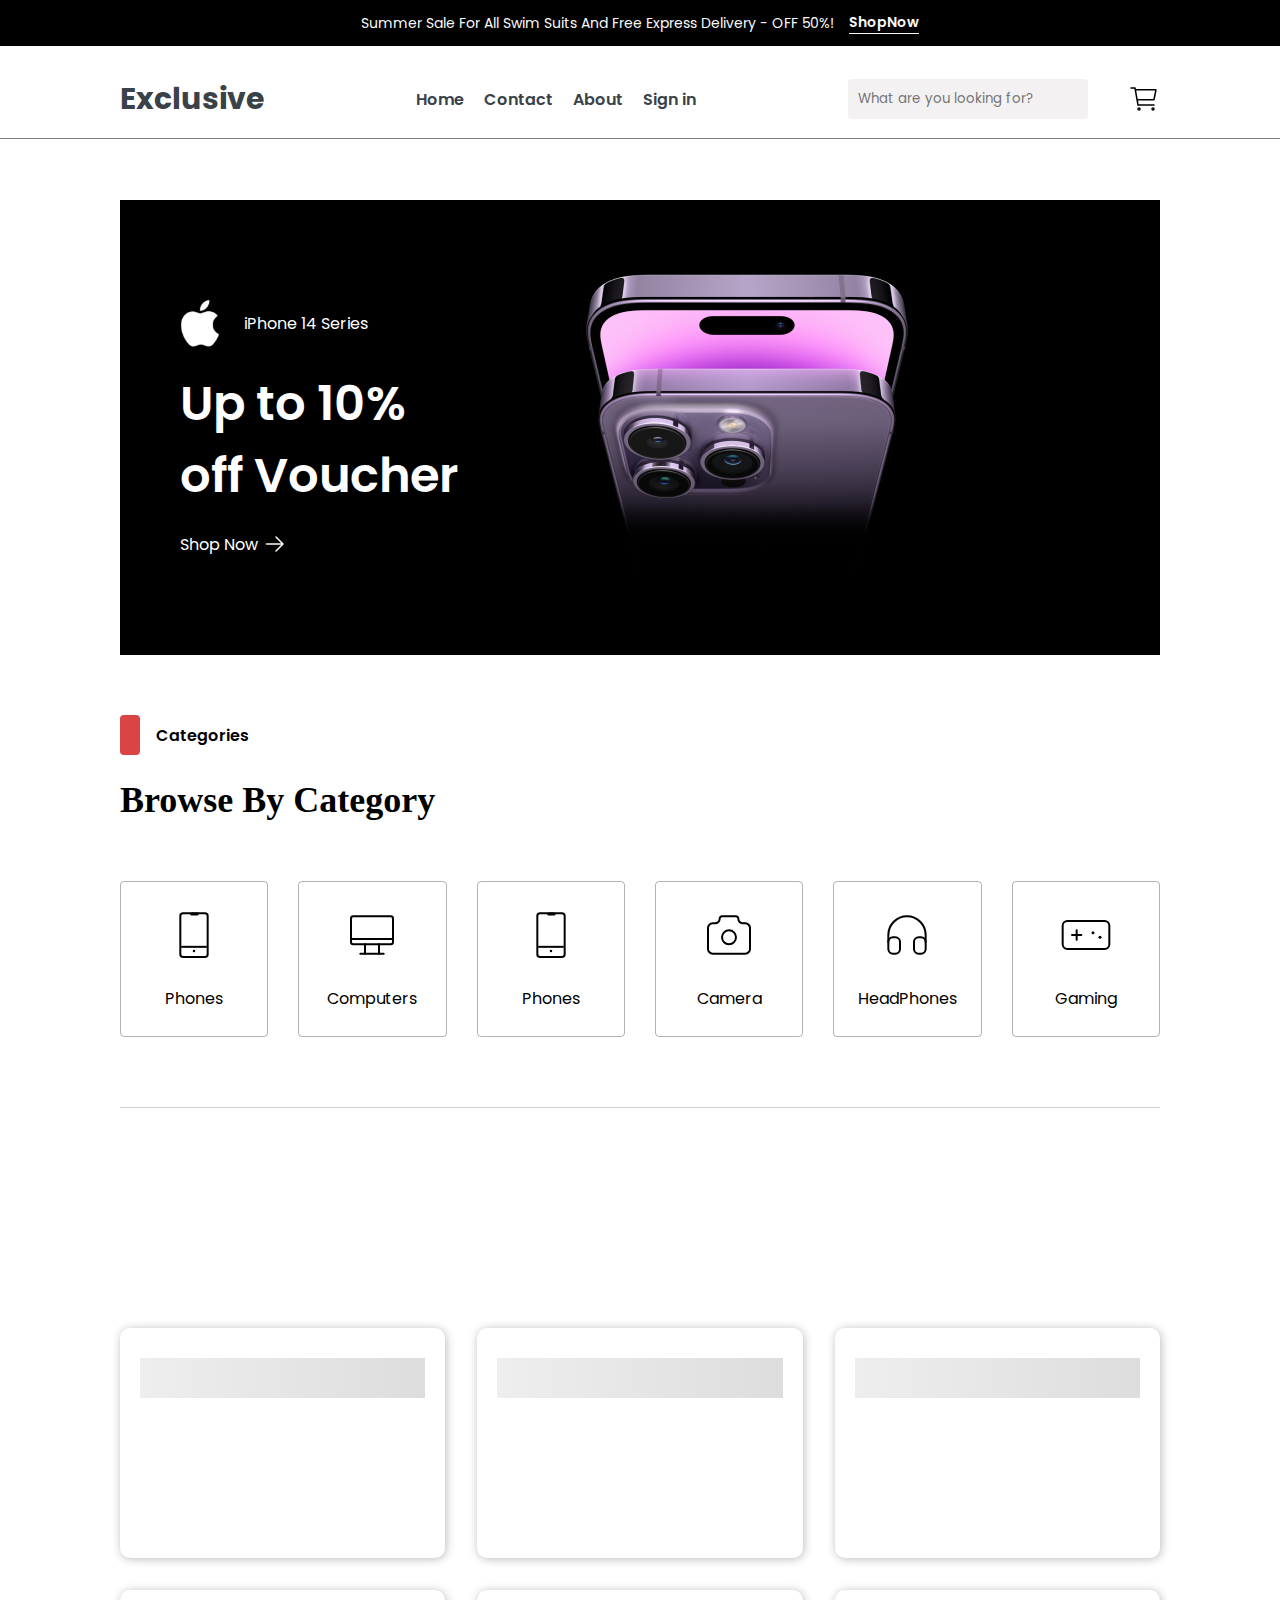
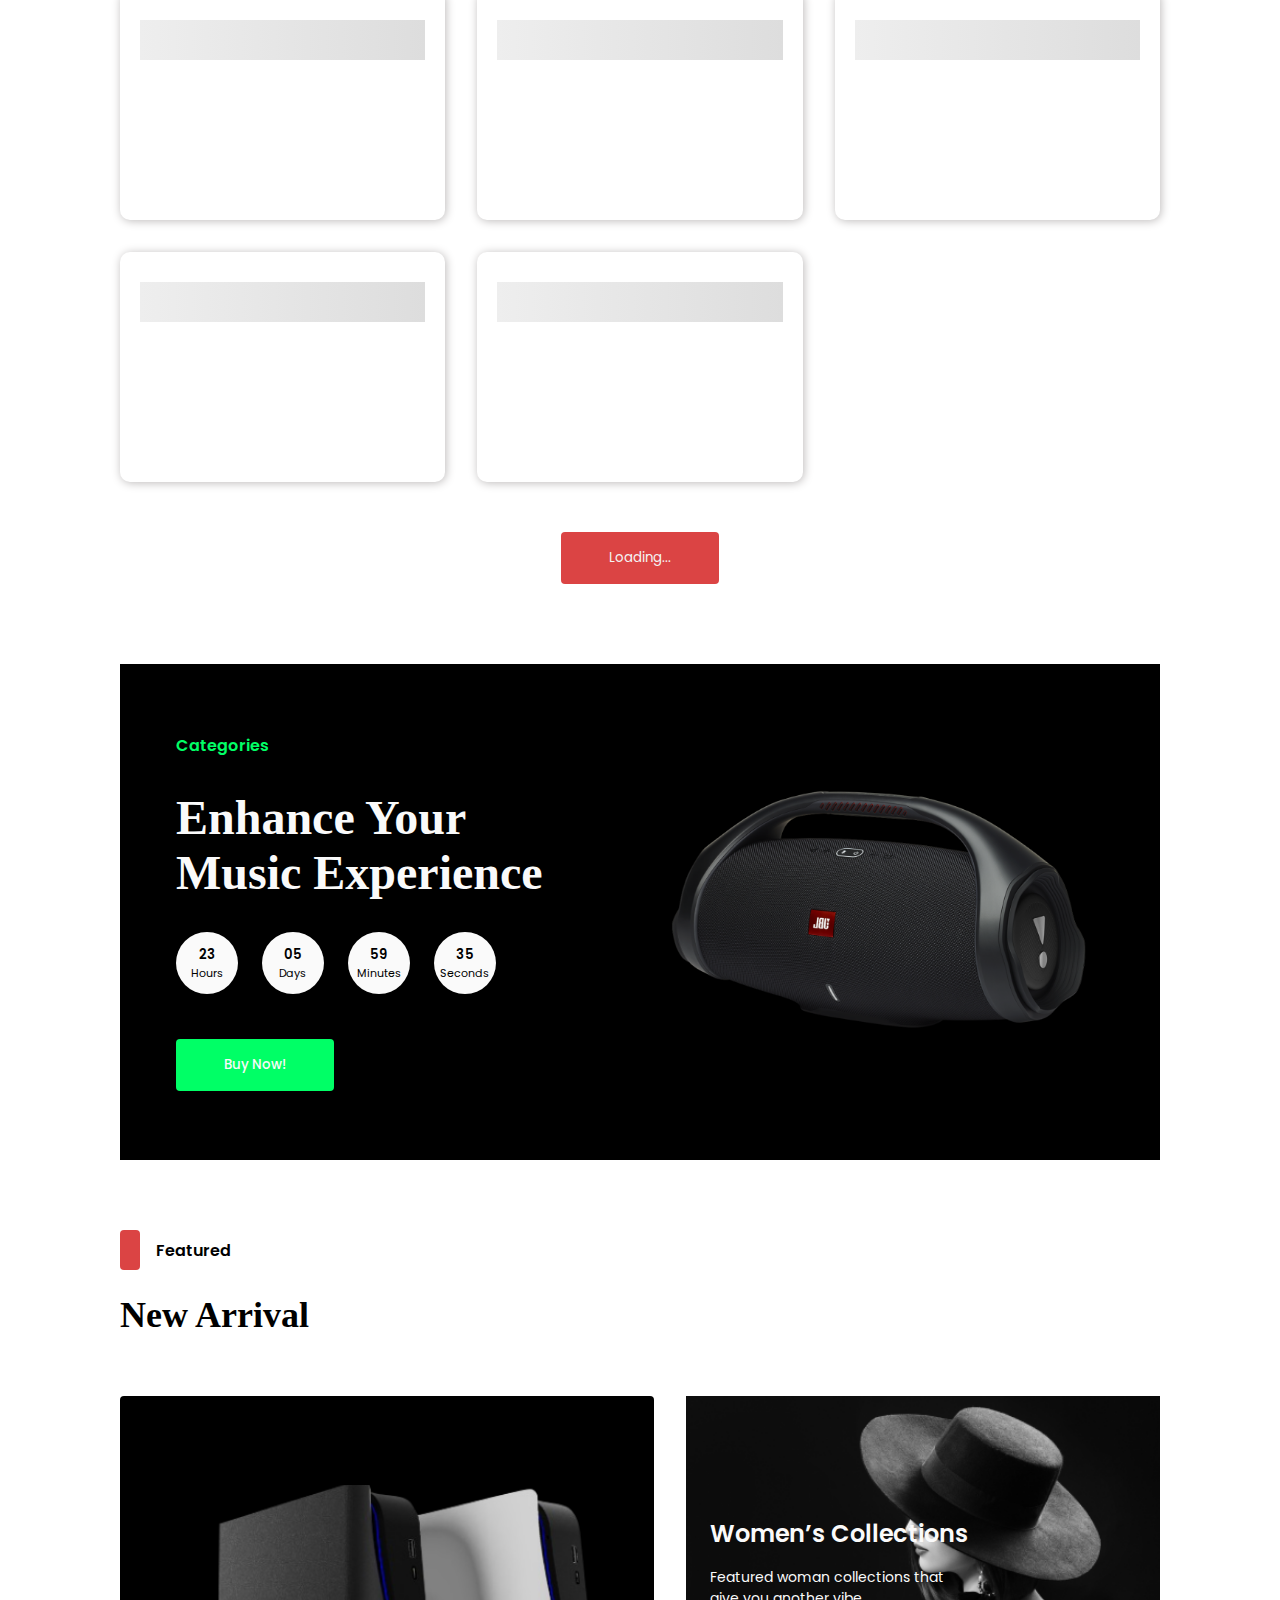
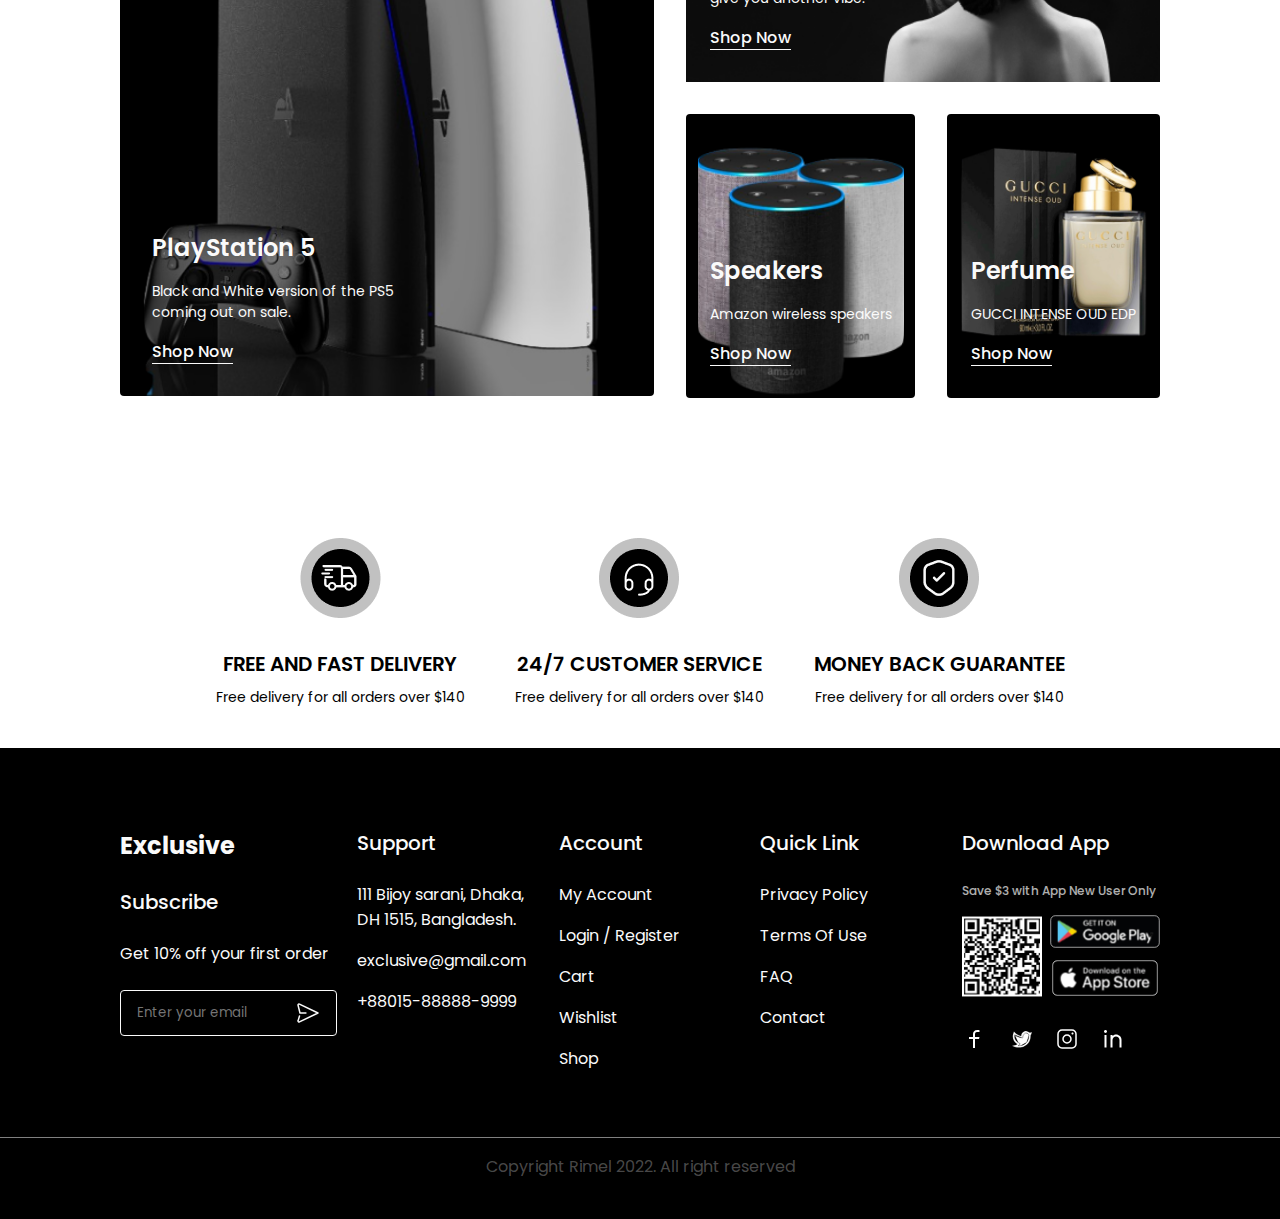
==== commit baa01060: "Admin and Login pages added" ====
--- a/index.html
+++ b/index.html
@@ -42,7 +42,7 @@
             <a href="#">About</a>
           </li>
           <li class="header__item">
-            <a href="#">Sign in</a>
+            <a href="./pages/login.html">Sign in</a>
           </li>
           <li class="header__item--close">
             <span>X</span>
@@ -223,8 +223,10 @@
       <!-- ---------------------- Products start ------------ -->
       <section class="container">
         <div class="products">
-          
-        </div>
+        </div>
+        <div class="loading"> 
+        </div>
+        <button class="products__more--btn">View All Products</button>
       </section>
       <!------------------------- products end -------------- -->
 
--- a/css/style.min.css
+++ b/css/style.min.css
@@ -1 +1 @@
-@import"https://fonts.googleapis.com/css2?family=Poppins:ital,wght@0,100;0,200;0,300;0,400;0,500;0,600;0,700;0,800;0,900;1,100;1,200;1,300;1,400;1,500;1,600;1,700;1,800;1,900&display=swap";*{margin:0;padding:0;box-sizing:border-box;list-style:none;text-decoration:none;scroll-behavior:smooth;font-family:"Poppins",sans-serif}a{color:inherit;cursor:pointer}button{cursor:pointer;border:none;background:rgba(0,0,0,0)}.container{width:81.25%;max-width:1440px;margin:0 auto}@media(max-width: 768px){.container{width:85%}}@media(max-width: 500px){.container{width:90%}}.df{display:flex;align-items:center}main{padding-top:80px}.back-top{position:fixed;width:35px;height:35px;font-size:20px;bottom:20px;right:20px;background:green;border-radius:50%;color:#fff;display:none;justify-content:center;align-items:center}.show__back-top{display:flex}.dropdown{position:relative;padding:8px;display:inline-block;cursor:pointer}.dropdown__text{font-size:16px;font-weight:500}.dropdown__icon{font-size:14px;display:inline-block;transition:.8s}.dropdown__list{position:absolute;width:100%;top:110%;left:0;visibility:hidden;opacity:0;transition:1s;transform:scale(0);z-index:999;display:flex;flex-direction:column}.dropdown__list__item{border-radius:2px;padding:5px}.dropdown__list__item:hover{background:green;color:#fff}.header{position:fixed;top:0;left:0;z-index:999;width:100%;background:#fff;color:#394149;border-bottom:1px solid gray}.header__top{background:#000}.header__top__item{color:#fff;display:flex;flex-wrap:wrap;align-items:center;justify-content:center;gap:15px;padding:12px 0}@media(max-width: 750px){.header__top{display:none}}.header__top p{color:#fafafa;font-size:14px;font-weight:400}.header__top a{color:#fafafa;font-size:14px;font-weight:600;border-bottom:1.5px solid #fafafa}.header .header__navbar{justify-content:space-between;padding:30px 0 16px}.header__logo{font-size:30px;font-weight:bold;display:flex;align-items:center;gap:20px}.header__btns{display:flex;align-items:center;gap:20px}.header__btns__search{position:absolute;right:10px;top:30%}.header__btns__inp{position:relative}.header__btns input{border:none;background:#f3f1f1;padding:10px 35px 10px 10px;border-radius:4px;width:240px}.header__img__icon{width:30px;height:30px;-o-object-fit:contain;object-fit:contain;cursor:pointer}.header__list{gap:20px}.header__item{font-weight:600;padding:4px 0;transition:.3s}.header__item:hover{color:green}.header .loginBtn{background:green;color:#fff;font-size:14px;padding:5px 20px;border-radius:5px;border:1px solid rgba(0,0,0,0);transition:.4s}.header .loginBtn:hover{color:#fff;background:green}.header__item--close{font-size:20px;color:red;display:none;cursor:pointer}.header__hamburger{display:none;flex-direction:column;gap:5px;background:#fff}.header__hamburger span{width:25px;height:3px;background:#394149;border-radius:2px}@media(max-width: 700px){.header__btns__inp{display:none}.header__btns img{display:none}}.shop__link{right:200px}.shop__link span{position:absolute;top:0;font-weight:600;color:green;padding-top:10px}.show__header__shrink{padding:0;box-shadow:0px 0px 10px #bcb9b9;background:#fff}@media(max-width: 1000px){.header__list{position:fixed;top:0;left:-100%;width:50%;background:#fff;height:100vh;display:flex;flex-direction:column;justify-content:center;box-shadow:0px 0px 10px green;transition:.5s;z-index:9999}.header__hamburger{display:flex}.header__show__list{left:0}.header__item--close{position:absolute;display:block;color:red;top:15px;right:20px}.header__show__left{left:-100%}}@media(max-width: 360px){.header__list{width:80%}.header__btns button{display:none}}.hero{margin-top:120px;background:#000;color:#fff;padding:60px;display:flex;align-items:center;gap:35px}.hero__info__top{display:flex;align-items:center;gap:24px}.hero__info__title{font-size:48px;font-weight:600;padding:20px 0;width:100%;max-width:284px}.hero__info__link{display:flex;align-items:center;gap:5px}.hero__img img{width:100%}@media(max-width: 900px){.hero__info__title{font-size:36px}}@media(max-width: 800px){.hero{flex-direction:column-reverse}}@media(max-width: 450px){.hero{margin-top:80px}.hero__info__title{font-size:28px}}#category{padding-top:60px;padding-bottom:70px}#category .category__icon{display:flex;align-items:center;gap:16px;font-weight:600;color:var(--button-color);margin-bottom:24px}#category .category__title{font-family:Inter;font-size:36px;font-weight:600;margin-bottom:60px}#category .category__cards__wrapper{display:grid;grid-template-columns:repeat(6, 1fr);grid-gap:30px;padding-bottom:70px;border-bottom:1px solid rgba(0,0,0,.1882352941)}#category .category__cards__wrapper .category__card{width:100%;max-width:170px;padding:25px 0;border-radius:4px;border:1px solid rgba(0,0,0,.3);text-align:center;border-radius:4px;cursor:pointer;transition:all .2s ease}#category .category__cards__wrapper .category__card:hover{background-color:#db4444;fill:#fff}#category .category__cards__wrapper .category__card:hover p{color:#fafafa;transition:all .2s ease}#category .category__cards__wrapper .category__card:hover svg path{stroke:#fff}#category .category__cards__wrapper .category__card:hover svg line{stroke:#fff}#category .category__cards__wrapper p{margin-top:16px}@media(max-width: 1150px){#category .category__cards__wrapper{grid-template-columns:repeat(3, 1fr)}}@media(max-width: 550px){#category .category__cards__wrapper{grid-template-columns:repeat(2, 1fr)}}.products{display:grid;grid-template-columns:repeat(4, 1fr);grid-gap:32px;padding:50px 0}.products .product__card{box-shadow:rgba(149,157,165,.2) 0px 8px 24px;width:100%;max-width:270px;border-radius:8px;transition:.3s}.products .product__card:hover{box-shadow:rgba(17,12,46,.15) 0px 48px 100px 0px;transform:scale(1.02)}.products .product__card__image{width:100%;height:250px;background-color:rgba(255,255,255,.3333333333)}.products .product__card__image img{height:90%;width:100%;padding:15px;-o-object-fit:contain;object-fit:contain}.products .product__card__image__btn{padding:8px 12px;border:none;background:#000;color:#fff;font-size:14px;font-weight:400;width:100%;border-radius:0 0 8px 8px;transition:.2s}.products .product__card__image__btn:hover{background:#646363}.products .product__card__info{padding:25px}.products .product__card__info__title{font-size:24px;font-weight:400}.products .product__card__info__text{font-size:16x;font-weight:500;color:red}.products .product__card:hover__image__btn{display:block}@media(max-width: 1300px){.products{grid-template-columns:repeat(3, 1fr)}}@media(max-width: 950px){.products{grid-template-columns:repeat(2, 1fr)}}@media(max-width: 580px){.products{grid-template-columns:1fr;justify-content:center}.products .product__card{max-width:100%}}#buy{padding-bottom:70px}#buy .buy__wrapper{background-color:#000;display:flex;align-items:center;gap:50px}#buy .buy__wrapper .buy__wrapper--right{padding-top:69px;padding-left:56px;padding-bottom:69px;width:100%;max-width:480px}#buy .buy__wrapper .buy__wrapper--right>p{font-size:16px;font-weight:600;color:#0f6;margin-bottom:32px}#buy .buy__wrapper .buy__wrapper--right h2{font-family:Inter;font-size:48px;font-weight:600;color:#fafafa;margin-bottom:32px}@media(max-width: 600px){#buy .buy__wrapper .buy__wrapper--right h2{font-size:28px}}#buy .buy__wrapper .buy__wrapper--right-time{display:flex;flex-wrap:wrap;gap:24px}#buy .buy__wrapper .buy__wrapper--right-time>div{width:62px;height:62px;background-color:#fafafa;text-align:center;display:flex;flex-direction:column;justify-content:center;border-radius:50%}#buy .buy__wrapper .buy__wrapper--right-time>div h5{font-weight:600}#buy .buy__wrapper .buy__wrapper--right-time>div p{font-size:11px}#buy .buy__wrapper .buy__wrapper--right button{padding:16px 48px;font-weight:500;background-color:#0f6;border:none;border-radius:4px;color:#fafafa;cursor:pointer}#buy .buy__wrapper .buy__wrapper--left img{width:90%;padding:20px}@media(max-width: 1000px){#buy{margin-top:100px}#buy .buy__wrapper{flex-direction:column}}.service{display:flex;justify-content:center;align-items:baseline;gap:50px;flex-wrap:wrap;padding-bottom:40px}.service__item{text-align:center}.service__item__title{font-size:20px;font-weight:600;padding:24px 0 8px}.service__item__text{font-size:14px;font-weight:400}#featured{padding-bottom:140px}#featured .featured__icon{display:flex;align-items:center;gap:16px;font-weight:600;color:var(--button-color);margin-bottom:24px}#featured .featured__title{font-family:Inter;font-size:36px;font-weight:600;margin-bottom:60px}#featured .featured__cards__wrapper{display:grid;grid-gap:32px;grid-template-areas:"item1 item1 item2 item2" "item1 item1 item3 item4"}#featured .featured__cards__wrapper .featured__card1{grid-area:item1;position:relative;background-color:#000;width:100%;max-width:570px;height:600px;text-align:center;padding-top:89px;border-radius:4px}#featured .featured__cards__wrapper .featured__card1 img{width:100%;height:100%;-o-object-fit:cover;object-fit:cover}#featured .featured__cards__wrapper .featured__card1 .feature__card--title{position:absolute;bottom:32px;left:32px;width:100%;max-width:242px;text-align:start}#featured .featured__cards__wrapper .featured__card1 .feature__card--title h4{font-size:24px;font-weight:600;color:#fafafa;margin-bottom:16px}#featured .featured__cards__wrapper .featured__card1 .feature__card--title p{font-size:14px;font-weight:400;color:#fafafa;margin-bottom:16px}#featured .featured__cards__wrapper .featured__card1 .feature__card--title a{font-weight:500;color:#fafafa;text-decoration:none;border-bottom:1px solid #fafafa}#featured .featured__cards__wrapper .featured__card2{background-color:#000;grid-area:item2;width:100%;max-width:570px;height:286px;border-radius:4px;position:relative;text-align:end}#featured .featured__cards__wrapper .featured__card2 img{width:100%;height:100%;-o-object-fit:cover;object-fit:cover}#featured .featured__cards__wrapper .featured__card2 .feature__card--title{position:absolute;bottom:32px;left:24px;width:100%;max-width:260px;text-align:start}#featured .featured__cards__wrapper .featured__card2 .feature__card--title h4{font-size:24px;font-weight:600;color:#fafafa;margin-bottom:16px}#featured .featured__cards__wrapper .featured__card2 .feature__card--title p{font-size:14px;font-weight:400;color:#fafafa;margin-bottom:16px}#featured .featured__cards__wrapper .featured__card2 .feature__card--title a{font-weight:500;color:#fafafa;text-decoration:none;border-bottom:1px solid #fafafa}#featured .featured__cards__wrapper .featured__card3{background-color:#000;grid-area:item3;width:100%;max-width:270px;height:284px;text-align:center;padding-top:31px;position:relative;border-radius:4px}#featured .featured__cards__wrapper .featured__card3 img{width:90%;height:100%;-o-object-fit:cover;object-fit:cover}#featured .featured__cards__wrapper .featured__card3 .feature__card--title{position:absolute;bottom:32px;width:100%;left:24px;max-width:260px;text-align:start}#featured .featured__cards__wrapper .featured__card3 .feature__card--title h4{font-size:24px;font-weight:600;color:#fafafa;margin-bottom:16px}#featured .featured__cards__wrapper .featured__card3 .feature__card--title p{font-size:14px;font-weight:400;color:#fafafa;margin-bottom:16px}#featured .featured__cards__wrapper .featured__card3 .feature__card--title a{font-weight:500;color:#fafafa;text-decoration:none;border-bottom:1px solid #fafafa}#featured .featured__cards__wrapper .featured__card4{background-color:#000;grid-area:item4;width:100%;max-width:270px;text-align:center;padding-top:31px;position:relative;border-radius:4px}#featured .featured__cards__wrapper .featured__card4 img{width:90%;-o-object-fit:cover;object-fit:cover}#featured .featured__cards__wrapper .featured__card4 .feature__card--title{position:absolute;bottom:32px;left:24px;width:100%;max-width:260px;text-align:start}#featured .featured__cards__wrapper .featured__card4 .feature__card--title h4{font-size:24px;font-weight:600;color:#fafafa;margin-bottom:16px}#featured .featured__cards__wrapper .featured__card4 .feature__card--title p{font-size:14px;font-weight:400;color:#fafafa;margin-bottom:16px}#featured .featured__cards__wrapper .featured__card4 .feature__card--title a{font-weight:500;color:#fafafa;text-decoration:none;border-bottom:1px solid #fafafa}@media(max-width: 1000px){#featured .featured__cards__wrapper{grid-template-areas:"item1 item1" "item1 item1" "item2 item2" "item3 item4";justify-content:center}}@media(max-width: 600px){#featured .featured__cards__wrapper{grid-template-areas:"item1 item1" "item1 item1" "item2 item2" "item3 item3" "item4 item4"}#featured .featured__cards__wrapper .featured__card1{height:350px}}@media(max-width: 600px){#featured{padding-bottom:50px}}footer{padding-top:80px;padding-bottom:24px;background-color:#000}footer .footer__wrapper{display:grid;grid-template-columns:repeat(5, 1fr);justify-content:space-between;grid-gap:20px;margin-bottom:50px}footer .footer__wrapper .footer__title a{font-size:24px;font-weight:700;text-decoration:none;color:#fafafa}footer .footer__wrapper .footer__title p{font-size:20px;font-weight:500;color:#fafafa;margin:24px 0}footer .footer__wrapper .footer__title span{color:#fafafa;margin-bottom:16px}footer .footer__wrapper .footer__title .footer__input{border:1px solid #fafafa;display:flex;width:217px;border-radius:4px;margin-top:24px}footer .footer__wrapper .footer__title .footer__input input{background-color:rgba(0,0,0,0);border:none;width:160px;border-radius:4px;color:#fafafa;font-family:poppins;padding:12px 16px;display:block;margin-right:15px;outline:none}footer .footer__wrapper .footer__title .footer__input img{cursor:pointer}footer .footer__wrapper .footer__support{width:176px}footer .footer__wrapper .footer__support h4{color:#fafafa;font-size:20px;font-weight:500;margin-bottom:24px}footer .footer__wrapper .footer__support li{padding-bottom:16px}footer .footer__wrapper .footer__support li a{color:#fafafa;text-decoration:none}footer .footer__wrapper .footer__support li a:hover{text-decoration:underline}footer .footer__wrapper .footer__account{width:123px}footer .footer__wrapper .footer__account h4{color:#fafafa;font-size:20px;font-weight:500;margin-bottom:24px}footer .footer__wrapper .footer__account li{padding-bottom:16px}footer .footer__wrapper .footer__account li a{color:#fafafa;text-decoration:none}footer .footer__wrapper .footer__account li a:hover{text-decoration:underline}footer .footer__wrapper .footer__link{width:110px}footer .footer__wrapper .footer__link h4{color:#fafafa;font-size:20px;font-weight:500;margin-bottom:24px}footer .footer__wrapper .footer__link li{padding-bottom:16px}footer .footer__wrapper .footer__link li a{color:#fafafa;text-decoration:none}footer .footer__wrapper .footer__link li a:hover{text-decoration:underline}footer .footer__wrapper .footer__download h4{font-size:20px;font-weight:500;color:#fafafa;margin-bottom:24px}footer .footer__wrapper .footer__download p{color:#fafafa;font-size:12px;font-weight:500;margin-bottom:10px;opacity:.7}footer .footer__wrapper .footer__download .footer__qr{display:flex;gap:8px;margin-bottom:24px}footer .footer__wrapper .footer__download .footer__qr div{display:flex;flex-direction:column}footer .footer__wrapper .footer__download .footer__qr div img{padding-top:5px;padding-bottom:5px}footer .footer__wrapper .footer__download .footer__net{display:flex;gap:24px;align-items:center}@media(max-width: 1250px){footer .footer__wrapper{grid-template-columns:repeat(3, 1fr);grid-gap:40px}}@media(max-width: 780px){footer .footer__wrapper{grid-template-columns:repeat(2, 1fr);grid-gap:40px}}@media(max-width: 540px){footer .footer__wrapper{grid-template-columns:1fr;grid-gap:40px}}footer .footer__bottom{text-align:center;color:rgba(255,255,255,.2901960784);padding:16px 10px;border-top:1px solid gray}+@import"https://fonts.googleapis.com/css2?family=Poppins:ital,wght@0,100;0,200;0,300;0,400;0,500;0,600;0,700;0,800;0,900;1,100;1,200;1,300;1,400;1,500;1,600;1,700;1,800;1,900&display=swap";#account .account__wrapper--right .account__button button,#login-section .login__wrapper--right form button,.products__more--btn{padding:16px 48px;background-color:#db4444;color:#f5f5f5;border:none;cursor:pointer;border-radius:4px;transition:all .2s ease}*{margin:0;padding:0;box-sizing:border-box;list-style:none;text-decoration:none;scroll-behavior:smooth;font-family:"Poppins",sans-serif}a{color:inherit;cursor:pointer}button{cursor:pointer;border:none;background:rgba(0,0,0,0)}.container{width:81.25%;max-width:1440px;margin:0 auto}@media(max-width: 768px){.container{width:85%}}@media(max-width: 500px){.container{width:90%}}.df{display:flex;align-items:center}main{padding-top:80px}.back-top{position:fixed;width:35px;height:35px;font-size:20px;bottom:20px;right:20px;background:green;border-radius:50%;color:#fff;display:none;justify-content:center;align-items:center}.show__back-top{display:flex}.dropdown{position:relative;padding:8px;display:inline-block;cursor:pointer}.dropdown__text{font-size:16px;font-weight:500}.dropdown__icon{font-size:14px;display:inline-block;transition:.8s}.dropdown__list{position:absolute;width:100%;top:110%;left:0;visibility:hidden;opacity:0;transition:1s;transform:scale(0);z-index:999;display:flex;flex-direction:column}.dropdown__list__item{border-radius:2px;padding:5px}.dropdown__list__item:hover{background:green;color:#fff}.header{position:fixed;top:0;left:0;z-index:999;width:100%;background:#fff;color:#394149;border-bottom:1px solid gray}.header__top{background:#000}.header__top__item{color:#fff;display:flex;flex-wrap:wrap;align-items:center;justify-content:center;gap:15px;padding:12px 0}@media(max-width: 750px){.header__top{display:none}}.header__top p{color:#fafafa;font-size:14px;font-weight:400}.header__top a{color:#fafafa;font-size:14px;font-weight:600;border-bottom:1.5px solid #fafafa}.header .header__navbar{justify-content:space-between;padding:30px 0 16px}.header__logo{font-size:30px;font-weight:bold;display:flex;align-items:center;gap:20px}.header__btns{display:flex;align-items:center;gap:20px}.header__btns__search{position:absolute;right:10px;top:30%}.header__btns__inp{position:relative}.header__btns input{outline:none;border:none;background:#f3f1f1;padding:10px 35px 10px 10px;border-radius:4px;width:240px}.header__img__icon{width:30px;height:30px;-o-object-fit:contain;object-fit:contain;cursor:pointer}.header__list{gap:20px}.header__item{font-weight:600;padding:4px 0;transition:.3s}.header__item:hover{color:green}.header .loginBtn{background:green;color:#fff;font-size:14px;padding:5px 20px;border-radius:5px;border:1px solid rgba(0,0,0,0);transition:.4s}.header .loginBtn:hover{color:#fff;background:green}.header__item--close{font-size:20px;color:red;display:none;cursor:pointer}.header__hamburger{display:none;flex-direction:column;gap:5px;background:#fff}.header__hamburger span{width:25px;height:3px;background:#394149;border-radius:2px}@media(max-width: 700px){.header__btns__inp{display:none}.header__btns img{display:none}}.shop__link{right:200px}.shop__link span{position:absolute;top:0;font-weight:600;color:green;padding-top:10px}.show__header__shrink{padding:0;box-shadow:0px 0px 10px #bcb9b9;background:#fff}@media(max-width: 1000px){.header__list{position:fixed;top:0;left:-100%;width:50%;background:#fff;height:100vh;display:flex;flex-direction:column;justify-content:center;box-shadow:0px 0px 10px green;transition:.5s;z-index:9999}.header__hamburger{display:flex}.header__show__list{left:0}.header__item--close{position:absolute;display:block;color:red;top:15px;right:20px}.header__show__left{left:-100%}}@media(max-width: 360px){.header__list{width:80%}}.loading__card{box-shadow:1px 1px 10px #bdbaba;border-radius:10px;display:flex;flex-direction:column;gap:10px;padding:20px;height:230px}.loading__card__info{padding:20px;height:30px}.loading__card__img{width:100%;height:100%}.loading .bg__animation{background:linear-gradient(90deg, #eee, #ddd, #eee);background-size:200%;animation:bgMove 1s linear 0s infinite}@keyframes bgMove{to{background-position:200%}}.hero{margin-top:120px;background:#000;color:#fff;padding:60px;display:flex;align-items:center;gap:35px}.hero__info__top{display:flex;align-items:center;gap:24px}.hero__info__title{font-size:48px;font-weight:600;padding:20px 0;width:100%;max-width:284px}.hero__info__link{display:flex;align-items:center;gap:5px}.hero__img img{width:100%}@media(max-width: 900px){.hero__info__title{font-size:36px}}@media(max-width: 800px){.hero{flex-direction:column-reverse}}@media(max-width: 450px){.hero{margin-top:80px}.hero__info__title{font-size:28px}}#category{padding-top:60px;padding-bottom:70px}#category .category__icon{display:flex;align-items:center;gap:16px;font-weight:600;color:var(--button-color);margin-bottom:24px}#category .category__title{font-family:Inter;font-size:36px;font-weight:600;margin-bottom:60px}#category .category__cards__wrapper{display:grid;grid-template-columns:repeat(6, 1fr);grid-gap:30px;padding-bottom:70px;border-bottom:1px solid rgba(0,0,0,.1882352941)}#category .category__cards__wrapper .category__card{width:100%;max-width:170px;padding:25px 0;border-radius:4px;border:1px solid rgba(0,0,0,.3);text-align:center;border-radius:4px;cursor:pointer;transition:all .2s ease}#category .category__cards__wrapper .category__card:hover{background-color:#db4444;fill:#fff}#category .category__cards__wrapper .category__card:hover p{color:#fafafa;transition:all .2s ease}#category .category__cards__wrapper .category__card:hover svg path{stroke:#fff}#category .category__cards__wrapper .category__card:hover svg line{stroke:#fff}#category .category__cards__wrapper p{margin-top:16px}@media(max-width: 1150px){#category .category__cards__wrapper{grid-template-columns:repeat(3, 1fr)}}@media(max-width: 550px){#category .category__cards__wrapper{grid-template-columns:repeat(2, 1fr)}}.products,.loading{display:grid;grid-template-columns:repeat(4, 1fr);grid-gap:32px;padding:50px 0}.products .product__card,.loading .product__card{box-shadow:rgba(149,157,165,.2) 0px 8px 24px;width:100%;max-width:270px;border-radius:8px;transition:.3s}.products .product__card:hover,.loading .product__card:hover{box-shadow:rgba(17,12,46,.15) 0px 48px 100px 0px;transform:scale(1.02)}.products .product__card:hover .product__card__image__btn,.loading .product__card:hover .product__card__image__btn{bottom:0}.products .product__card__image,.loading .product__card__image{width:100%;height:250px;background-color:rgba(255,255,255,.3333333333);position:relative;overflow:hidden}.products .product__card__image img,.loading .product__card__image img{height:90%;width:100%;padding:15px;-o-object-fit:contain;object-fit:contain}.products .product__card__image__like,.loading .product__card__image__like{position:absolute;top:-15px;right:-15px;transition:.3s;font-size:20px;cursor:pointer}.products .product__card__image:hover .product__card__image__like,.loading .product__card__image:hover .product__card__image__like{top:15px;right:15px}.products .product__card__image__btn,.loading .product__card__image__btn{padding:8px 12px;border:none;background:#000;color:#fff;font-size:14px;font-weight:400;width:100%;border-radius:5px 5px 8px 8px;transition:.2s;position:absolute;bottom:-40px;left:0}.products .product__card__image__btn:hover,.loading .product__card__image__btn:hover{background:#646363}.products .product__card__info,.loading .product__card__info{padding:25px}.products .product__card__info__title,.loading .product__card__info__title{font-size:24px;font-weight:400}.products .product__card__info__text,.loading .product__card__info__text{font-size:16x;font-weight:500;color:red}.products .product__card:hover__image__btn,.loading .product__card:hover__image__btn{display:block}@media(max-width: 1300px){.products,.loading{grid-template-columns:repeat(3, 1fr)}}@media(max-width: 950px){.products,.loading{grid-template-columns:repeat(2, 1fr)}}@media(max-width: 580px){.products,.loading{grid-template-columns:1fr;justify-content:center}.products .product__card,.loading .product__card{max-width:100%}}.products__more--btn{display:block;margin:0 auto 80px}.products__more--btn:hover{background-color:#e07575}#buy{padding-bottom:70px}#buy .buy__wrapper{background-color:#000;display:flex;align-items:center;gap:50px}#buy .buy__wrapper .buy__wrapper--right{padding-top:69px;padding-left:56px;padding-bottom:69px;width:100%;max-width:480px}#buy .buy__wrapper .buy__wrapper--right>p{font-size:16px;font-weight:600;color:#0f6;margin-bottom:32px}#buy .buy__wrapper .buy__wrapper--right h2{font-family:Inter;font-size:48px;font-weight:600;color:#fafafa;margin-bottom:32px}@media(max-width: 600px){#buy .buy__wrapper .buy__wrapper--right h2{font-size:28px}}#buy .buy__wrapper .buy__wrapper--right-time{display:flex;flex-wrap:wrap;gap:24px}#buy .buy__wrapper .buy__wrapper--right-time>div{width:62px;height:62px;background-color:#fafafa;text-align:center;display:flex;flex-direction:column;justify-content:center;border-radius:50%}#buy .buy__wrapper .buy__wrapper--right-time>div h5{font-weight:600}#buy .buy__wrapper .buy__wrapper--right-time>div p{font-size:11px}#buy .buy__wrapper .buy__wrapper--right button{padding:16px 48px;font-weight:500;background-color:#0f6;border:none;border-radius:4px;color:#fafafa;cursor:pointer}#buy .buy__wrapper .buy__wrapper--left img{width:90%;padding:20px}@media(max-width: 1000px){#buy{margin-top:100px}#buy .buy__wrapper{flex-direction:column}}.service{display:flex;justify-content:center;align-items:baseline;gap:50px;flex-wrap:wrap;padding-bottom:40px}.service__item{text-align:center}.service__item__title{font-size:20px;font-weight:600;padding:24px 0 8px}.service__item__text{font-size:14px;font-weight:400}#featured{padding-bottom:140px}#featured .featured__icon{display:flex;align-items:center;gap:16px;font-weight:600;color:var(--button-color);margin-bottom:24px}#featured .featured__title{font-family:Inter;font-size:36px;font-weight:600;margin-bottom:60px}#featured .featured__cards__wrapper{display:grid;grid-gap:32px;grid-template-areas:"item1 item1 item2 item2" "item1 item1 item3 item4"}#featured .featured__cards__wrapper .featured__card1{grid-area:item1;position:relative;background-color:#000;width:100%;max-width:570px;height:600px;text-align:center;padding-top:89px;border-radius:4px}#featured .featured__cards__wrapper .featured__card1 img{width:100%;height:100%;-o-object-fit:cover;object-fit:cover}#featured .featured__cards__wrapper .featured__card1 .feature__card--title{position:absolute;bottom:32px;left:32px;width:100%;max-width:242px;text-align:start}#featured .featured__cards__wrapper .featured__card1 .feature__card--title h4{font-size:24px;font-weight:600;color:#fafafa;margin-bottom:16px}#featured .featured__cards__wrapper .featured__card1 .feature__card--title p{font-size:14px;font-weight:400;color:#fafafa;margin-bottom:16px}#featured .featured__cards__wrapper .featured__card1 .feature__card--title a{font-weight:500;color:#fafafa;text-decoration:none;border-bottom:1px solid #fafafa}#featured .featured__cards__wrapper .featured__card2{background-color:#000;grid-area:item2;width:100%;max-width:570px;height:286px;border-radius:4px;position:relative;text-align:end}#featured .featured__cards__wrapper .featured__card2 img{width:100%;height:100%;-o-object-fit:cover;object-fit:cover}#featured .featured__cards__wrapper .featured__card2 .feature__card--title{position:absolute;bottom:32px;left:24px;width:100%;max-width:260px;text-align:start}#featured .featured__cards__wrapper .featured__card2 .feature__card--title h4{font-size:24px;font-weight:600;color:#fafafa;margin-bottom:16px}#featured .featured__cards__wrapper .featured__card2 .feature__card--title p{font-size:14px;font-weight:400;color:#fafafa;margin-bottom:16px}#featured .featured__cards__wrapper .featured__card2 .feature__card--title a{font-weight:500;color:#fafafa;text-decoration:none;border-bottom:1px solid #fafafa}#featured .featured__cards__wrapper .featured__card3{background-color:#000;grid-area:item3;width:100%;max-width:270px;height:284px;text-align:center;padding-top:31px;position:relative;border-radius:4px}#featured .featured__cards__wrapper .featured__card3 img{width:90%;height:100%;-o-object-fit:cover;object-fit:cover}#featured .featured__cards__wrapper .featured__card3 .feature__card--title{position:absolute;bottom:32px;width:100%;left:24px;max-width:260px;text-align:start}#featured .featured__cards__wrapper .featured__card3 .feature__card--title h4{font-size:24px;font-weight:600;color:#fafafa;margin-bottom:16px}#featured .featured__cards__wrapper .featured__card3 .feature__card--title p{font-size:14px;font-weight:400;color:#fafafa;margin-bottom:16px}#featured .featured__cards__wrapper .featured__card3 .feature__card--title a{font-weight:500;color:#fafafa;text-decoration:none;border-bottom:1px solid #fafafa}#featured .featured__cards__wrapper .featured__card4{background-color:#000;grid-area:item4;width:100%;max-width:270px;text-align:center;padding-top:31px;position:relative;border-radius:4px}#featured .featured__cards__wrapper .featured__card4 img{width:90%;-o-object-fit:cover;object-fit:cover}#featured .featured__cards__wrapper .featured__card4 .feature__card--title{position:absolute;bottom:32px;left:24px;width:100%;max-width:260px;text-align:start}#featured .featured__cards__wrapper .featured__card4 .feature__card--title h4{font-size:24px;font-weight:600;color:#fafafa;margin-bottom:16px}#featured .featured__cards__wrapper .featured__card4 .feature__card--title p{font-size:14px;font-weight:400;color:#fafafa;margin-bottom:16px}#featured .featured__cards__wrapper .featured__card4 .feature__card--title a{font-weight:500;color:#fafafa;text-decoration:none;border-bottom:1px solid #fafafa}@media(max-width: 1000px){#featured .featured__cards__wrapper{grid-template-areas:"item1 item1" "item1 item1" "item2 item2" "item3 item4";justify-content:center}}@media(max-width: 600px){#featured .featured__cards__wrapper{grid-template-areas:"item1 item1" "item1 item1" "item2 item2" "item3 item3" "item4 item4"}#featured .featured__cards__wrapper .featured__card1{height:350px}}@media(max-width: 600px){#featured{padding-bottom:50px}}#login-section{padding:100px 0 140px 0}#login-section .login__wrapper{display:flex;justify-content:space-between;align-items:center}#login-section .login__wrapper--left img{width:100%;position:relative;right:200px}#login-section .login__wrapper--right{width:371px}#login-section .login__wrapper--right h2{font-size:36px;font-weight:500;margin-bottom:24px}#login-section .login__wrapper--right p{margin-bottom:48px}#login-section .login__wrapper--right form{margin-bottom:16px}#login-section .login__wrapper--right form input{width:100%;padding:7px;margin-bottom:48px;outline:none;border:none;border-bottom:1px solid rgba(0,0,0,.2588235294)}#login-section .login__wrapper--right form .log{display:flex;justify-content:space-between;align-items:center}#login-section .login__wrapper--right form .log a{text-decoration:none;color:#db4444}#login-section .login__wrapper--right form button:hover{background-color:#e07575}#account{padding-top:80px;padding-bottom:140px}#account .account__wrapper{display:flex;justify-content:space-between}#account .account__wrapper--left{width:200px}#account .account__wrapper--left>div{margin-bottom:24px}#account .account__wrapper--left>div h3{font-weight:500;font-size:16px;margin-bottom:16px}#account .account__wrapper--left>div div{padding-left:30px}#account .account__wrapper--left>div div .red{color:var(--button-color)}#account .account__wrapper--left>div div p{color:rgba(0,0,0,.5);margin-bottom:8px}#account .account__wrapper--right{width:870px;padding:40px 80px}#account .account__wrapper--right-title{font-size:20px;font-weight:500;color:var(--button-color);margin-bottom:16px}#account .account__wrapper--right .account__information--input{display:flex;flex-wrap:wrap;justify-content:space-between}#account .account__wrapper--right .account__information--input label{display:block;margin-bottom:8px}#account .account__wrapper--right .account__information--input input{outline:none;margin-bottom:24px;width:330px;padding:13px 16px;border:none;background-color:#f5f5f5}#account .account__wrapper--right .account__password p{margin-bottom:8px}#account .account__wrapper--right .account__password input{outline:none;display:block;margin-bottom:24px;width:100%;padding:13px;border:none;background-color:#f5f5f5}#account .account__wrapper--right .account__button{display:flex;justify-content:end;align-items:center;gap:32px}#account .account__wrapper--right .account__button .account__btn1{background-color:rgba(0,0,0,0);color:#000;padding:0}#account .account__wrapper--right .account__button .account__btn1:hover{opacity:.5;background-color:rgba(0,0,0,0)}#account .account__wrapper--right .account__button button:hover{background-color:#e07575}footer{padding-top:80px;padding-bottom:24px;background-color:#000}footer .footer__wrapper{display:grid;grid-template-columns:repeat(5, 1fr);justify-content:space-between;grid-gap:20px;margin-bottom:50px}footer .footer__wrapper .footer__title a{font-size:24px;font-weight:700;text-decoration:none;color:#fafafa}footer .footer__wrapper .footer__title p{font-size:20px;font-weight:500;color:#fafafa;margin:24px 0}footer .footer__wrapper .footer__title span{color:#fafafa;margin-bottom:16px}footer .footer__wrapper .footer__title .footer__input{border:1px solid #fafafa;display:flex;width:217px;border-radius:4px;margin-top:24px}footer .footer__wrapper .footer__title .footer__input input{background-color:rgba(0,0,0,0);border:none;width:160px;border-radius:4px;color:#fafafa;font-family:poppins;padding:12px 16px;display:block;margin-right:15px;outline:none}footer .footer__wrapper .footer__title .footer__input img{cursor:pointer}footer .footer__wrapper .footer__support{width:176px}footer .footer__wrapper .footer__support h4{color:#fafafa;font-size:20px;font-weight:500;margin-bottom:24px}footer .footer__wrapper .footer__support li{padding-bottom:16px}footer .footer__wrapper .footer__support li a{color:#fafafa;text-decoration:none}footer .footer__wrapper .footer__support li a:hover{text-decoration:underline}footer .footer__wrapper .footer__account{width:123px}footer .footer__wrapper .footer__account h4{color:#fafafa;font-size:20px;font-weight:500;margin-bottom:24px}footer .footer__wrapper .footer__account li{padding-bottom:16px}footer .footer__wrapper .footer__account li a{color:#fafafa;text-decoration:none}footer .footer__wrapper .footer__account li a:hover{text-decoration:underline}footer .footer__wrapper .footer__link{width:110px}footer .footer__wrapper .footer__link h4{color:#fafafa;font-size:20px;font-weight:500;margin-bottom:24px}footer .footer__wrapper .footer__link li{padding-bottom:16px}footer .footer__wrapper .footer__link li a{color:#fafafa;text-decoration:none}footer .footer__wrapper .footer__link li a:hover{text-decoration:underline}footer .footer__wrapper .footer__download h4{font-size:20px;font-weight:500;color:#fafafa;margin-bottom:24px}footer .footer__wrapper .footer__download p{color:#fafafa;font-size:12px;font-weight:500;margin-bottom:10px;opacity:.7}footer .footer__wrapper .footer__download .footer__qr{display:flex;gap:8px;margin-bottom:24px}footer .footer__wrapper .footer__download .footer__qr div{display:flex;flex-direction:column}footer .footer__wrapper .footer__download .footer__qr div img{padding-top:5px;padding-bottom:5px}footer .footer__wrapper .footer__download .footer__net{display:flex;gap:24px;align-items:center}@media(max-width: 1250px){footer .footer__wrapper{grid-template-columns:repeat(3, 1fr);grid-gap:40px}}@media(max-width: 780px){footer .footer__wrapper{grid-template-columns:repeat(2, 1fr);grid-gap:40px}}@media(max-width: 540px){footer .footer__wrapper{grid-template-columns:1fr;grid-gap:40px}}footer .footer__bottom{text-align:center;color:rgba(255,255,255,.2901960784);padding:16px 10px;border-top:1px solid gray}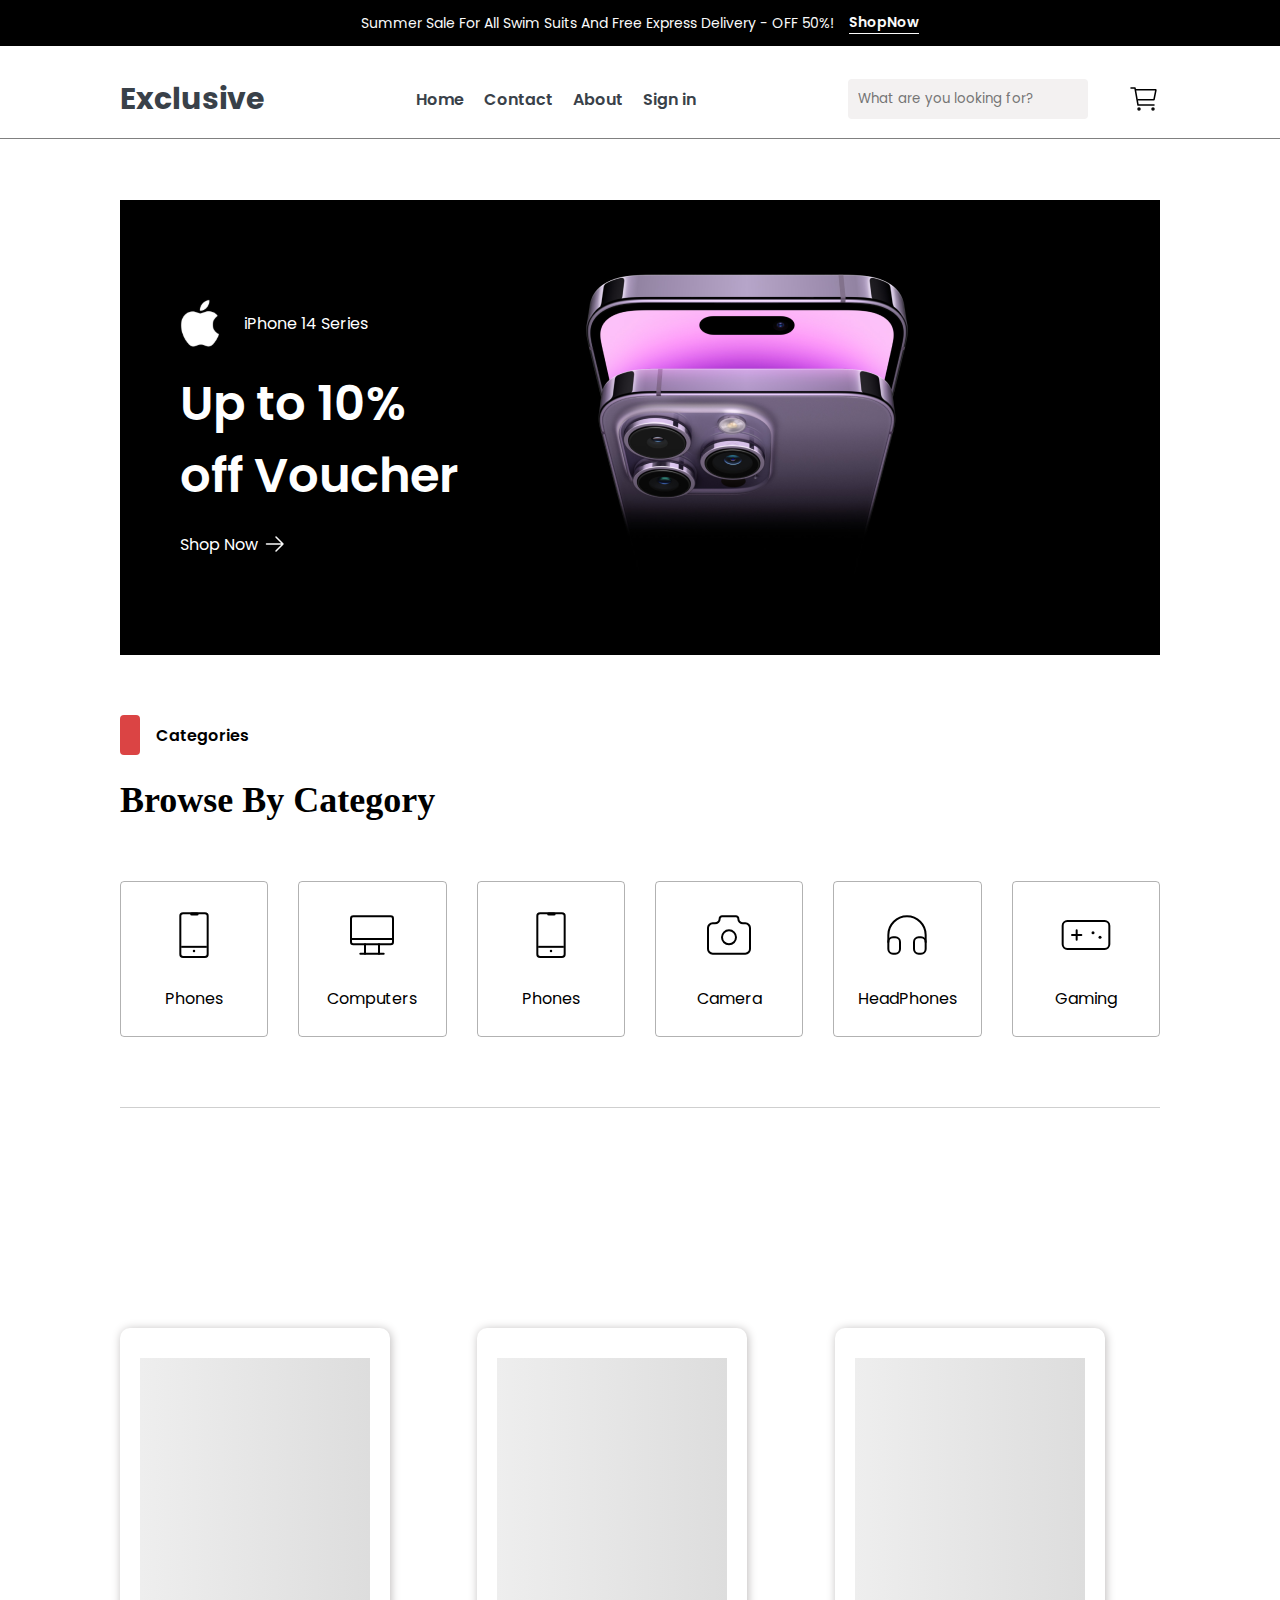
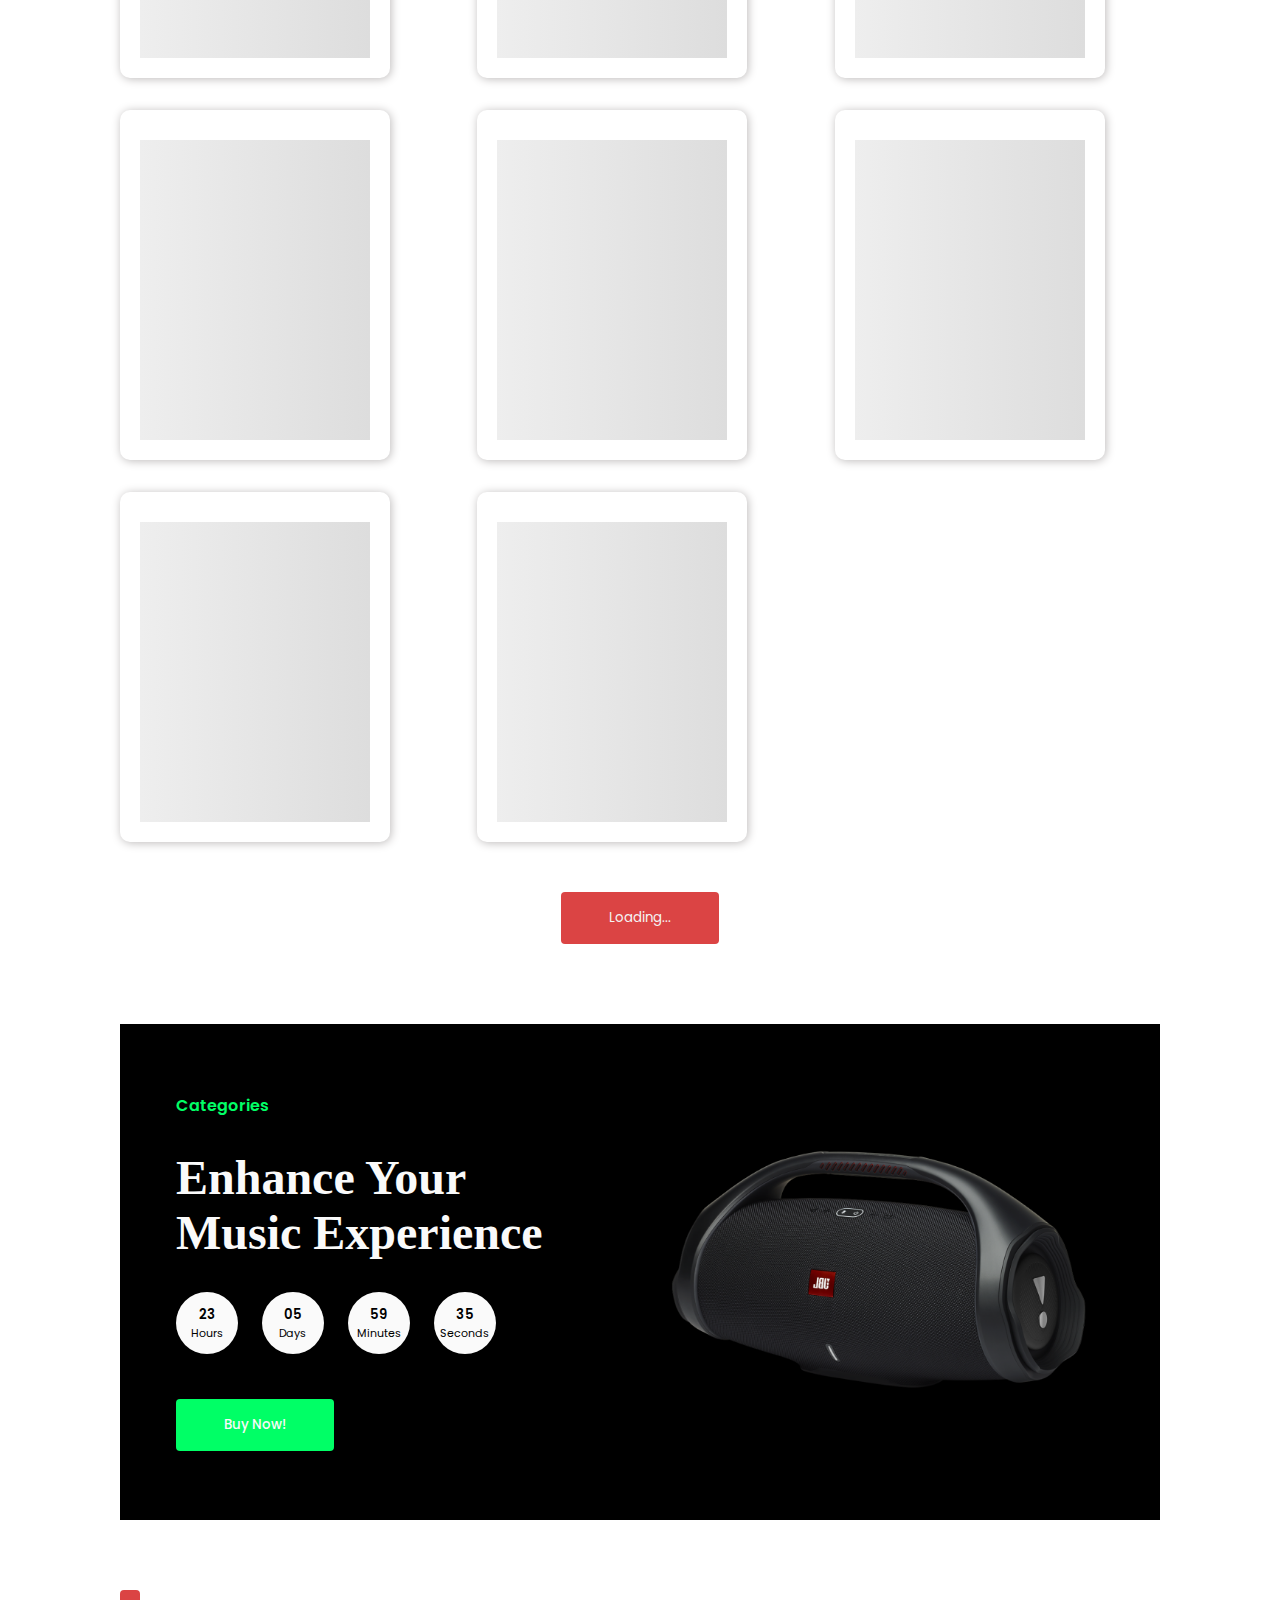
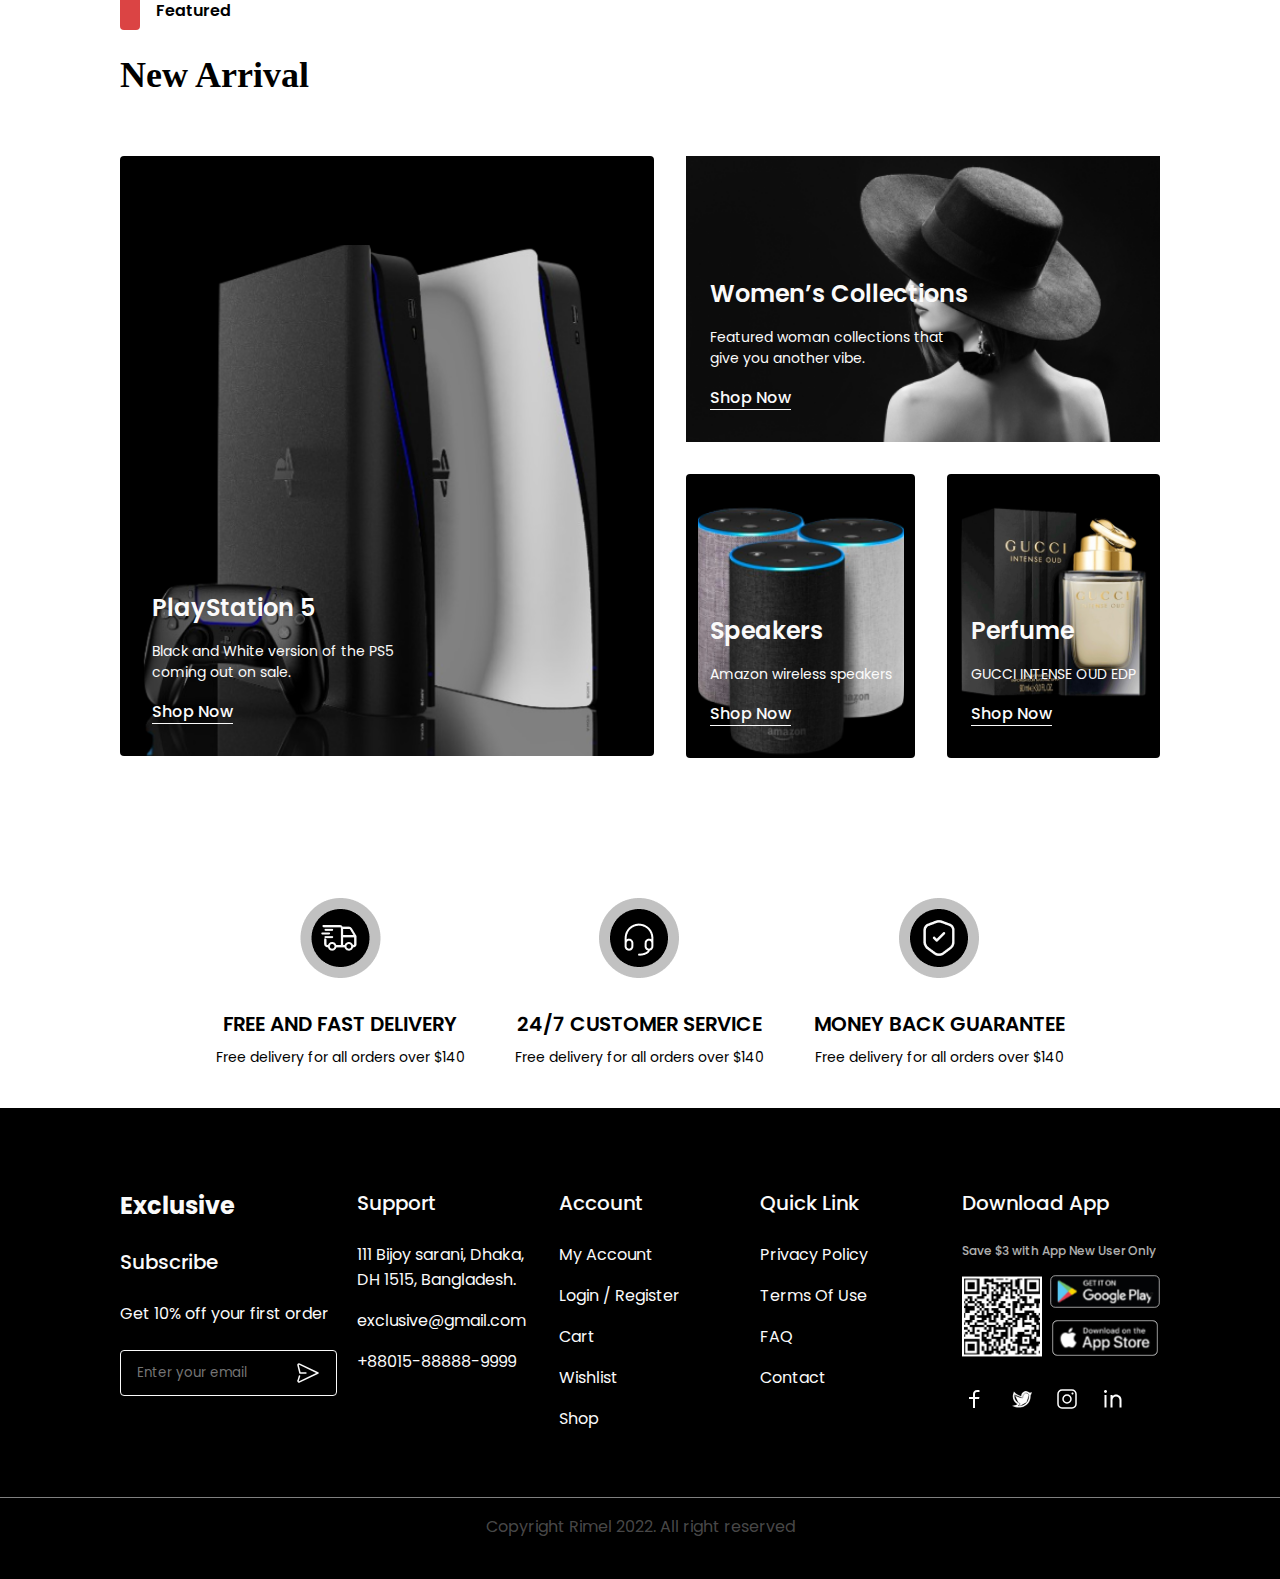
==== commit e4eae289: "Fixed style bug" ====
--- a/index.html
+++ b/index.html
@@ -1,405 +1,404 @@
 <!DOCTYPE html>
 <html lang="en">
-  <head>
-    <meta charset="UTF-8" />
-    <meta name="viewport" content="width=device-width, initial-scale=1.0" />
-    <link rel="stylesheet" href="./css/style.min.css" />
-    <link
-      rel="stylesheet"
-      href="https://cdnjs.cloudflare.com/ajax/libs/font-awesome/6.5.1/css/all.min.css"
-      integrity="sha512-DTOQO9RWCH3ppGqcWaEA1BIZOC6xxalwEsw9c2QQeAIftl+Vegovlnee1c9QX4TctnWMn13TZye+giMm8e2LwA=="
-      crossorigin="anonymous"
-      referrerpolicy="no-referrer"
-    />
-    <title>Javscript</title>
-  </head>
-
-  <body>
-    <div class="back-top">
-      <a href="#hero">
-        <i class="fa-solid fa-arrow-up-long"></i>
-      </a>
+
+<head>
+  <meta charset="UTF-8" />
+  <meta name="viewport" content="width=device-width, initial-scale=1.0" />
+  <link rel="stylesheet" href="./css/style.min.css" />
+  <link rel="stylesheet" href="https://cdnjs.cloudflare.com/ajax/libs/font-awesome/6.5.1/css/all.min.css"
+    integrity="sha512-DTOQO9RWCH3ppGqcWaEA1BIZOC6xxalwEsw9c2QQeAIftl+Vegovlnee1c9QX4TctnWMn13TZye+giMm8e2LwA=="
+    crossorigin="anonymous" referrerpolicy="no-referrer" />
+  <title>Javscript</title>
+</head>
+
+<body>
+  <div class="back-top">
+    <a href="#hero">
+      <i class="fa-solid fa-arrow-up-long"></i>
+    </a>
+  </div>
+  <header class="header">
+    <div class="header__top">
+      <div class="container header__top__item">
+        <p>Summer Sale For All Swim Suits And Free Express Delivery - OFF 50%!</p>
+        <a href="#">ShopNow</a>
+      </div>
     </div>
-    <header class="header">
-      <div class="header__top">
-        <div class="container header__top__item">
-          <p>Summer Sale For All Swim Suits And Free Express Delivery - OFF 50%!</p>
-          <a href="#">ShopNow</a>
-        </div>
-      </div>
-      <nav class="header__navbar container df">
-        <div class="header__logo">
-          <a href="#">Exclusive</a>
-        </div>
-        <ul class="header__list df">
-          <li class="header__item">
-            <a href="#">Home</a>
-          </li>
-          <li class="header__item">
-            <a href="#">Contact</a>
-          </li>
-          <li class="header__item">
-            <a href="#">About</a>
-          </li>
-          <li class="header__item">
-            <a href="./pages/login.html">Sign in</a>
-          </li>
-          <li class="header__item--close">
-            <span>X</span>
-          </li>
-        </ul>
-        <div class="header__btns">
-          <div class="header__btns__inp">
-            <input placeholder="What are you looking for?" class="input__select" type="text" />
-            <i class="fa-solid fa-magnifying-glass header__btns__search"></i>
-          </div>
-          <a href="#"><i class="fa-regular fa-heart"></i></a>
-          <img class="header__btns__buy" src="./images/header/Cart1 with buy.svg" alt="">
-          <button class="header__hamburger">
-            <span></span>
-            <span></span>
-            <span></span>
-          </button>
-        </div>
-      </nav>
-    </header>
-
-    <main>
-
-      <!-- --------------------- Hero start ------------ -->
-      <section id="hero" class="container hero">
-         <div class="hero__info">
-          <div class="hero__info__top">
-            <img src="./images/hero/1200px-Apple_gray_logo 1.svg" alt="">
-            <p>iPhone 14 Series</p>
-          </div>
-          <h1 class="hero__info__title">Up to 10% off Voucher</h1>
-          <a class="hero__info__link" href="#">Shop Now <img src="./images/hero/icons arrow-right.svg" alt=""></a>
-         </div>
-         <div class="hero__img">
-          <img src="./images/hero/hero_endframe__cvklg0xk3w6e_large 2.png" alt="">
-         </div>
-      </section>
-      <!-- --------------------- Hero End ------------ -->
-
-      <!-- ---------------------- Category Start --------- -->
-      <section id="category">
-        <div class="container">
-          <div class="category__icon">
-            <svg xmlns="http://www.w3.org/2000/svg" width="20" height="40" viewBox="0 0 20 40" fill="none">
-              <rect width="20" height="40" rx="4" fill="#DB4444" />
-            </svg>
+    <nav class="header__navbar container df">
+      <div class="header__logo">
+        <a href="#">Exclusive</a>
+      </div>
+      <ul class="header__list df">
+        <li class="header__item">
+          <a href="#">Home</a>
+        </li>
+        <li class="header__item">
+          <a href="#">Contact</a>
+        </li>
+        <li class="header__item">
+          <a href="#">About</a>
+        </li>
+        <li class="header__item">
+          <a href="./pages/login.html">Sign in</a>
+        </li>
+        <li class="header__item--close">
+          <span>X</span>
+        </li>
+      </ul>
+      <div class="header__btns">
+        <div class="header__btns__inp">
+          <input placeholder="What are you looking for?" class="input__select" type="text" />
+          <i class="fa-solid fa-magnifying-glass header__btns__search"></i>
+        </div>
+        <a href="#"><i class="fa-regular fa-heart"></i></a>
+        <img class="header__btns__buy" src="./images/header/Cart1 with buy.svg" alt="">
+        <button class="header__hamburger">
+          <span></span>
+          <span></span>
+          <span></span>
+        </button>
+      </div>
+    </nav>
+  </header>
+
+  <main>
+
+    <!-- --------------------- Hero start ------------ -->
+    <section id="hero" class="container hero">
+      <div class="hero__info">
+        <div class="hero__info__top">
+          <img src="./images/hero/1200px-Apple_gray_logo 1.svg" alt="">
+          <p>iPhone 14 Series</p>
+        </div>
+        <h1 class="hero__info__title">Up to 10% off Voucher</h1>
+        <a class="hero__info__link" href="#">Shop Now <img src="./images/hero/icons arrow-right.svg" alt=""></a>
+      </div>
+      <div class="hero__img">
+        <img src="./images/hero/hero_endframe__cvklg0xk3w6e_large 2.png" alt="">
+      </div>
+    </section>
+    <!-- --------------------- Hero End ------------ -->
+
+    <!-- ---------------------- Category Start --------- -->
+    <section id="category">
+      <div class="container">
+        <div class="category__icon">
+          <svg xmlns="http://www.w3.org/2000/svg" width="20" height="40" viewBox="0 0 20 40" fill="none">
+            <rect width="20" height="40" rx="4" fill="#DB4444" />
+          </svg>
+          <p>Categories</p>
+        </div>
+        <h2 class="category__title">Browse By Category</h2>
+        <div class="category__cards__wrapper">
+          <div class="category__card">
+            <svg xmlns="http://www.w3.org/2000/svg" width="56" height="56" viewBox="0 0 56 56" fill="none">
+              <g clip-path="url(#clip0_2458_938)">
+                <path
+                  d="M38.9375 6.125H17.0625C15.5523 6.125 14.3281 7.34922 14.3281 8.85938V47.1406C14.3281 48.6508 15.5523 49.875 17.0625 49.875H38.9375C40.4477 49.875 41.6719 48.6508 41.6719 47.1406V8.85938C41.6719 7.34922 40.4477 6.125 38.9375 6.125Z"
+                  stroke="black" stroke-width="2" stroke-linecap="round" stroke-linejoin="round" />
+                <path d="M25.6667 7H31.1354" stroke="black" stroke-width="3" stroke-linecap="round"
+                  stroke-linejoin="round" />
+                <path d="M28 44.0052V44.0305" stroke="black" stroke-width="2.5" stroke-linecap="round"
+                  stroke-linejoin="round" />
+                <line x1="15.1667" y1="39.8334" x2="40.8333" y2="39.8334" stroke="black" stroke-width="2" />
+              </g>
+              <defs>
+                <clipPath id="clip0_2458_938">
+                  <rect width="56" height="56" fill="white" />
+                </clipPath>
+              </defs>
+            </svg>
+            <p>Phones</p>
+          </div>
+          <div class="category__card">
+            <svg xmlns="http://www.w3.org/2000/svg" width="56" height="56" viewBox="0 0 56 56" fill="none">
+              <g clip-path="url(#clip0_2458_459)">
+                <path
+                  d="M46.6667 9.33337H9.33333C8.04467 9.33337 7 10.378 7 11.6667V35C7 36.2887 8.04467 37.3334 9.33333 37.3334H46.6667C47.9553 37.3334 49 36.2887 49 35V11.6667C49 10.378 47.9553 9.33337 46.6667 9.33337Z"
+                  stroke="black" stroke-width="2" stroke-linecap="round" stroke-linejoin="round" />
+                <path d="M16.3333 46.6666H39.6667" stroke="black" stroke-width="2" stroke-linecap="round"
+                  stroke-linejoin="round" />
+                <path d="M21 37.3334V46.6667" stroke="black" stroke-width="2" stroke-linecap="round"
+                  stroke-linejoin="round" />
+                <path d="M35 37.3334V46.6667" stroke="black" stroke-width="2" stroke-linecap="round"
+                  stroke-linejoin="round" />
+                <path d="M8 32H48" stroke="black" stroke-width="2" stroke-linecap="round" />
+              </g>
+              <defs>
+                <clipPath id="clip0_2458_459">
+                  <rect width="56" height="56" fill="white" />
+                </clipPath>
+              </defs>
+            </svg>
+            <p>Computers</p>
+          </div>
+          <div class="category__card">
+            <svg xmlns="http://www.w3.org/2000/svg" width="56" height="56" viewBox="0 0 56 56" fill="none">
+              <g clip-path="url(#clip0_2458_938)">
+                <path
+                  d="M38.9375 6.125H17.0625C15.5523 6.125 14.3281 7.34922 14.3281 8.85938V47.1406C14.3281 48.6508 15.5523 49.875 17.0625 49.875H38.9375C40.4477 49.875 41.6719 48.6508 41.6719 47.1406V8.85938C41.6719 7.34922 40.4477 6.125 38.9375 6.125Z"
+                  stroke="black" stroke-width="2" stroke-linecap="round" stroke-linejoin="round" />
+                <path d="M25.6667 7H31.1354" stroke="black" stroke-width="3" stroke-linecap="round"
+                  stroke-linejoin="round" />
+                <path d="M28 44.0052V44.0305" stroke="black" stroke-width="2.5" stroke-linecap="round"
+                  stroke-linejoin="round" />
+                <line x1="15.1667" y1="39.8334" x2="40.8333" y2="39.8334" stroke="black" stroke-width="2" />
+              </g>
+              <defs>
+                <clipPath id="clip0_2458_938">
+                  <rect width="56" height="56" fill="white" />
+                </clipPath>
+              </defs>
+            </svg>
+            <p>Phones</p>
+          </div>
+          <div class="category__card">
+            <svg xmlns="http://www.w3.org/2000/svg" width="56" height="56" viewBox="0 0 56 56" fill="none">
+              <g clip-path="url(#clip0_2458_6)">
+                <path
+                  d="M11.6667 16.3334H14C15.2377 16.3334 16.4247 15.8417 17.2998 14.9665C18.175 14.0914 18.6667 12.9044 18.6667 11.6667C18.6667 11.0479 18.9125 10.4544 19.3501 10.0168C19.7877 9.57921 20.3812 9.33337 21 9.33337H35C35.6188 9.33337 36.2123 9.57921 36.6499 10.0168C37.0875 10.4544 37.3333 11.0479 37.3333 11.6667C37.3333 12.9044 37.825 14.0914 38.7002 14.9665C39.5753 15.8417 40.7623 16.3334 42 16.3334H44.3333C45.571 16.3334 46.758 16.825 47.6332 17.7002C48.5083 18.5754 49 19.7624 49 21V42C49 43.2377 48.5083 44.4247 47.6332 45.2999C46.758 46.175 45.571 46.6667 44.3333 46.6667H11.6667C10.429 46.6667 9.242 46.175 8.36683 45.2999C7.49167 44.4247 7 43.2377 7 42V21C7 19.7624 7.49167 18.5754 8.36683 17.7002C9.242 16.825 10.429 16.3334 11.6667 16.3334"
+                  stroke="black" stroke-width="2" stroke-linecap="round" stroke-linejoin="round" />
+                <path
+                  d="M28 37.3334C31.866 37.3334 35 34.1994 35 30.3334C35 26.4674 31.866 23.3334 28 23.3334C24.134 23.3334 21 26.4674 21 30.3334C21 34.1994 24.134 37.3334 28 37.3334Z"
+                  stroke="black" stroke-width="2" stroke-linecap="round" stroke-linejoin="round" />
+              </g>
+              <defs>
+                <clipPath id="clip0_2458_6">
+                  <rect width="56" height="56" fill="black" />
+                </clipPath>
+              </defs>
+            </svg>
+            <p>Camera</p>
+          </div>
+          <div class="category__card">
+            <svg xmlns="http://www.w3.org/2000/svg" width="56" height="56" viewBox="0 0 56 56" fill="none">
+              <g clip-path="url(#clip0_2458_1348)">
+                <path
+                  d="M16.3333 30.3334H14C11.4227 30.3334 9.33331 32.4227 9.33331 35V42C9.33331 44.5774 11.4227 46.6667 14 46.6667H16.3333C18.9106 46.6667 21 44.5774 21 42V35C21 32.4227 18.9106 30.3334 16.3333 30.3334Z"
+                  stroke="black" stroke-width="2" stroke-linecap="round" stroke-linejoin="round" />
+                <path
+                  d="M42 30.3334H39.6667C37.0893 30.3334 35 32.4227 35 35V42C35 44.5774 37.0893 46.6667 39.6667 46.6667H42C44.5773 46.6667 46.6667 44.5774 46.6667 42V35C46.6667 32.4227 44.5773 30.3334 42 30.3334Z"
+                  stroke="black" stroke-width="2" stroke-linecap="round" stroke-linejoin="round" />
+                <path
+                  d="M9.33331 35V28C9.33331 23.0493 11.3 18.3014 14.8007 14.8007C18.3013 11.3 23.0493 9.33337 28 9.33337C32.9507 9.33337 37.6986 11.3 41.1993 14.8007C44.7 18.3014 46.6666 23.0493 46.6666 28V35"
+                  stroke="black" stroke-width="2" stroke-linecap="round" stroke-linejoin="round" />
+              </g>
+              <defs>
+                <clipPath id="clip0_2458_1348">
+                  <rect width="56" height="56" fill="white" />
+                </clipPath>
+              </defs>
+            </svg>
+            <p>HeadPhones</p>
+          </div>
+          <div class="category__card">
+            <svg xmlns="http://www.w3.org/2000/svg" width="56" height="56" viewBox="0 0 56 56" fill="none">
+              <g clip-path="url(#clip0_2458_690)">
+                <path
+                  d="M46.6666 14H9.33329C6.75596 14 4.66663 16.0893 4.66663 18.6667V37.3333C4.66663 39.9107 6.75596 42 9.33329 42H46.6666C49.244 42 51.3333 39.9107 51.3333 37.3333V18.6667C51.3333 16.0893 49.244 14 46.6666 14Z"
+                  stroke="black" stroke-width="2" stroke-linecap="round" stroke-linejoin="round" />
+                <path d="M14 28H23.3333M18.6667 23.3334V32.6667" stroke="black" stroke-width="2" stroke-linecap="round"
+                  stroke-linejoin="round" />
+                <path d="M35 25.6666V25.6908" stroke="black" stroke-width="3" stroke-linecap="round"
+                  stroke-linejoin="round" />
+                <path d="M42 30.3333V30.3574" stroke="black" stroke-width="3" stroke-linecap="round"
+                  stroke-linejoin="round" />
+              </g>
+              <defs>
+                <clipPath id="clip0_2458_690">
+                  <rect width="56" height="56" fill="white" />
+                </clipPath>
+              </defs>
+            </svg>
+            <p>Gaming</p>
+          </div>
+        </div>
+      </div>
+    </section>
+    <!-- ---------------------- Category End ----------->
+
+    <!-- ---------------------- Products start ------------ -->
+    <section class="container">
+      <div class="products">
+      </div>
+      <div class="loading">
+      </div>
+      <button class="products__more--btn">View All Products</button>
+    </section>
+    <!------------------------- products end -------------- -->
+
+    <!-- ---------------------- Buy Start ----------- -->
+    <section id="buy">
+      <div class="container">
+        <div class="buy__wrapper">
+          <div class="buy__wrapper--right">
             <p>Categories</p>
-          </div>
-          <h2 class="category__title">Browse By Category</h2>
-          <div class="category__cards__wrapper">
-            <div class="category__card">
-              <svg xmlns="http://www.w3.org/2000/svg" width="56" height="56" viewBox="0 0 56 56" fill="none">
-                <g clip-path="url(#clip0_2458_938)">
-                  <path
-                    d="M38.9375 6.125H17.0625C15.5523 6.125 14.3281 7.34922 14.3281 8.85938V47.1406C14.3281 48.6508 15.5523 49.875 17.0625 49.875H38.9375C40.4477 49.875 41.6719 48.6508 41.6719 47.1406V8.85938C41.6719 7.34922 40.4477 6.125 38.9375 6.125Z"
-                    stroke="black" stroke-width="2" stroke-linecap="round" stroke-linejoin="round" />
-                  <path d="M25.6667 7H31.1354" stroke="black" stroke-width="3" stroke-linecap="round"
-                    stroke-linejoin="round" />
-                  <path d="M28 44.0052V44.0305" stroke="black" stroke-width="2.5" stroke-linecap="round"
-                    stroke-linejoin="round" />
-                  <line x1="15.1667" y1="39.8334" x2="40.8333" y2="39.8334" stroke="black" stroke-width="2" />
-                </g>
-                <defs>
-                  <clipPath id="clip0_2458_938">
-                    <rect width="56" height="56" fill="white" />
-                  </clipPath>
-                </defs>
-              </svg>
-              <p>Phones</p>
-            </div>
-            <div class="category__card">
-              <svg xmlns="http://www.w3.org/2000/svg" width="56" height="56" viewBox="0 0 56 56" fill="none">
-                <g clip-path="url(#clip0_2458_459)">
-                  <path
-                    d="M46.6667 9.33337H9.33333C8.04467 9.33337 7 10.378 7 11.6667V35C7 36.2887 8.04467 37.3334 9.33333 37.3334H46.6667C47.9553 37.3334 49 36.2887 49 35V11.6667C49 10.378 47.9553 9.33337 46.6667 9.33337Z"
-                    stroke="black" stroke-width="2" stroke-linecap="round" stroke-linejoin="round" />
-                  <path d="M16.3333 46.6666H39.6667" stroke="black" stroke-width="2" stroke-linecap="round"
-                    stroke-linejoin="round" />
-                  <path d="M21 37.3334V46.6667" stroke="black" stroke-width="2" stroke-linecap="round"
-                    stroke-linejoin="round" />
-                  <path d="M35 37.3334V46.6667" stroke="black" stroke-width="2" stroke-linecap="round"
-                    stroke-linejoin="round" />
-                  <path d="M8 32H48" stroke="black" stroke-width="2" stroke-linecap="round" />
-                </g>
-                <defs>
-                  <clipPath id="clip0_2458_459">
-                    <rect width="56" height="56" fill="white" />
-                  </clipPath>
-                </defs>
-              </svg>
-              <p>Computers</p>
-            </div>
-            <div class="category__card">
-              <svg xmlns="http://www.w3.org/2000/svg" width="56" height="56" viewBox="0 0 56 56" fill="none">
-                <g clip-path="url(#clip0_2458_938)">
-                  <path
-                    d="M38.9375 6.125H17.0625C15.5523 6.125 14.3281 7.34922 14.3281 8.85938V47.1406C14.3281 48.6508 15.5523 49.875 17.0625 49.875H38.9375C40.4477 49.875 41.6719 48.6508 41.6719 47.1406V8.85938C41.6719 7.34922 40.4477 6.125 38.9375 6.125Z"
-                    stroke="black" stroke-width="2" stroke-linecap="round" stroke-linejoin="round" />
-                  <path d="M25.6667 7H31.1354" stroke="black" stroke-width="3" stroke-linecap="round"
-                    stroke-linejoin="round" />
-                  <path d="M28 44.0052V44.0305" stroke="black" stroke-width="2.5" stroke-linecap="round"
-                    stroke-linejoin="round" />
-                  <line x1="15.1667" y1="39.8334" x2="40.8333" y2="39.8334" stroke="black" stroke-width="2" />
-                </g>
-                <defs>
-                  <clipPath id="clip0_2458_938">
-                    <rect width="56" height="56" fill="white" />
-                  </clipPath>
-                </defs>
-              </svg>
-              <p>Phones</p>
-            </div>
-            <div class="category__card">
-              <svg xmlns="http://www.w3.org/2000/svg" width="56" height="56" viewBox="0 0 56 56" fill="none">
-                <g clip-path="url(#clip0_2458_6)">
-                  <path
-                    d="M11.6667 16.3334H14C15.2377 16.3334 16.4247 15.8417 17.2998 14.9665C18.175 14.0914 18.6667 12.9044 18.6667 11.6667C18.6667 11.0479 18.9125 10.4544 19.3501 10.0168C19.7877 9.57921 20.3812 9.33337 21 9.33337H35C35.6188 9.33337 36.2123 9.57921 36.6499 10.0168C37.0875 10.4544 37.3333 11.0479 37.3333 11.6667C37.3333 12.9044 37.825 14.0914 38.7002 14.9665C39.5753 15.8417 40.7623 16.3334 42 16.3334H44.3333C45.571 16.3334 46.758 16.825 47.6332 17.7002C48.5083 18.5754 49 19.7624 49 21V42C49 43.2377 48.5083 44.4247 47.6332 45.2999C46.758 46.175 45.571 46.6667 44.3333 46.6667H11.6667C10.429 46.6667 9.242 46.175 8.36683 45.2999C7.49167 44.4247 7 43.2377 7 42V21C7 19.7624 7.49167 18.5754 8.36683 17.7002C9.242 16.825 10.429 16.3334 11.6667 16.3334"
-                    stroke="black" stroke-width="2" stroke-linecap="round" stroke-linejoin="round" />
-                  <path
-                    d="M28 37.3334C31.866 37.3334 35 34.1994 35 30.3334C35 26.4674 31.866 23.3334 28 23.3334C24.134 23.3334 21 26.4674 21 30.3334C21 34.1994 24.134 37.3334 28 37.3334Z"
-                    stroke="black" stroke-width="2" stroke-linecap="round" stroke-linejoin="round" />
-                </g>
-                <defs>
-                  <clipPath id="clip0_2458_6">
-                    <rect width="56" height="56" fill="black" />
-                  </clipPath>
-                </defs>
-              </svg>
-              <p>Camera</p>
-            </div>
-            <div class="category__card">
-              <svg xmlns="http://www.w3.org/2000/svg" width="56" height="56" viewBox="0 0 56 56" fill="none">
-                <g clip-path="url(#clip0_2458_1348)">
-                  <path
-                    d="M16.3333 30.3334H14C11.4227 30.3334 9.33331 32.4227 9.33331 35V42C9.33331 44.5774 11.4227 46.6667 14 46.6667H16.3333C18.9106 46.6667 21 44.5774 21 42V35C21 32.4227 18.9106 30.3334 16.3333 30.3334Z"
-                    stroke="black" stroke-width="2" stroke-linecap="round" stroke-linejoin="round" />
-                  <path
-                    d="M42 30.3334H39.6667C37.0893 30.3334 35 32.4227 35 35V42C35 44.5774 37.0893 46.6667 39.6667 46.6667H42C44.5773 46.6667 46.6667 44.5774 46.6667 42V35C46.6667 32.4227 44.5773 30.3334 42 30.3334Z"
-                    stroke="black" stroke-width="2" stroke-linecap="round" stroke-linejoin="round" />
-                  <path
-                    d="M9.33331 35V28C9.33331 23.0493 11.3 18.3014 14.8007 14.8007C18.3013 11.3 23.0493 9.33337 28 9.33337C32.9507 9.33337 37.6986 11.3 41.1993 14.8007C44.7 18.3014 46.6666 23.0493 46.6666 28V35"
-                    stroke="black" stroke-width="2" stroke-linecap="round" stroke-linejoin="round" />
-                </g>
-                <defs>
-                  <clipPath id="clip0_2458_1348">
-                    <rect width="56" height="56" fill="white" />
-                  </clipPath>
-                </defs>
-              </svg>
-              <p>HeadPhones</p>
-            </div>
-            <div class="category__card">
-              <svg xmlns="http://www.w3.org/2000/svg" width="56" height="56" viewBox="0 0 56 56" fill="none">
-                <g clip-path="url(#clip0_2458_690)">
-                  <path
-                    d="M46.6666 14H9.33329C6.75596 14 4.66663 16.0893 4.66663 18.6667V37.3333C4.66663 39.9107 6.75596 42 9.33329 42H46.6666C49.244 42 51.3333 39.9107 51.3333 37.3333V18.6667C51.3333 16.0893 49.244 14 46.6666 14Z"
-                    stroke="black" stroke-width="2" stroke-linecap="round" stroke-linejoin="round" />
-                  <path d="M14 28H23.3333M18.6667 23.3334V32.6667" stroke="black" stroke-width="2" stroke-linecap="round"
-                    stroke-linejoin="round" />
-                  <path d="M35 25.6666V25.6908" stroke="black" stroke-width="3" stroke-linecap="round"
-                    stroke-linejoin="round" />
-                  <path d="M42 30.3333V30.3574" stroke="black" stroke-width="3" stroke-linecap="round"
-                    stroke-linejoin="round" />
-                </g>
-                <defs>
-                  <clipPath id="clip0_2458_690">
-                    <rect width="56" height="56" fill="white" />
-                  </clipPath>
-                </defs>
-              </svg>
-              <p>Gaming</p>
-            </div>
-          </div>
-        </div>
-      </section>
-      <!-- ---------------------- Category End ----------->
-
-      <!-- ---------------------- Products start ------------ -->
-      <section class="container">
-        <div class="products">
-        </div>
-        <div class="loading"> 
-        </div>
-        <button class="products__more--btn">View All Products</button>
-      </section>
-      <!------------------------- products end -------------- -->
-
-      <!-- ---------------------- Buy Start ----------- -->
-      <section id="buy">
-        <div class="container">
-          <div class="buy__wrapper">
-            <div class="buy__wrapper--right">
-              <p>Categories</p>
-              <h2>Enhance Your Music Experience</h2>
-              <div class="buy__wrapper--right-time">
-                <div>
-                  <h5>23</h5>
-                  <p>Hours</p>
-                </div>
-                <div>
-                  <h5>05</h5>
-                  <p>Days</p>
-                </div>
-                <div>
-                  <h5>59</h5>
-                  <p>Minutes</p>
-                </div>
-                <div>
-                  <h5>35</h5>
-                  <p>Seconds</p>
-                </div>
+            <h2>Enhance Your Music Experience</h2>
+            <div class="buy__wrapper--right-time">
+              <div>
+                <h5>23</h5>
+                <p>Hours</p>
               </div>
               <div>
-                <div>
-                  <h5>23</h5>
-                  <p>Hours</p>
-                </div>
+                <h5>05</h5>
+                <p>Days</p>
               </div>
-              <button>Buy Now!</button>
-            </div>
-            <div class="buy__wrapper--left">
-              <img src="./images/buy/radio.png" alt="img">
-            </div>
-          </div>
-        </div>
-      </section>
-      <!-- ---------------------- Buy End --------------- -->
-
-      <!-- ---------------------- Featured Start ----------------- -->
-      <section id="featured">
-        <div class="container">
-          <div class="featured__icon">
-            <svg xmlns="http://www.w3.org/2000/svg" width="20" height="40" viewBox="0 0 20 40" fill="none">
-              <rect width="20" height="40" rx="4" fill="#DB4444" />
-            </svg>
-            <p>Featured</p>
-          </div>
-          <h2 class="featured__title">New Arrival</h2>
-          <div class="featured__cards__wrapper">
-            <div class="featured__card1">
-              <img src="./images/featured/ps5.png" alt="img">
-              <div class="feature__card--title">
-                <h4>PlayStation 5</h4>
-                <p>Black and White version of the PS5 coming out on sale.</p>
-                <a href="#">Shop Now</a>
+              <div>
+                <h5>59</h5>
+                <p>Minutes</p>
               </div>
-            </div>
-            <div class="featured__card2">
-              <img src="./images/featured/attractive-woman.png" alt="img">
-              <div class="feature__card--title">
-                <h4>Women’s Collections</h4>
-                <p>Featured woman collections that give you another vibe.</p>
-                <a href="#">Shop Now</a>
+              <div>
+                <h5>35</h5>
+                <p>Seconds</p>
               </div>
             </div>
-            <div class="featured__card3">
-              <img src="./images/featured/amazon-echo.png" alt="img">
-              <div class="feature__card--title">
-                <h4>Speakers</h4>
-                <p>Amazon wireless speakers</p>
-                <a href="#">Shop Now</a>
+            <div>
+              <div>
+                <h5>23</h5>
+                <p>Hours</p>
               </div>
             </div>
-            <div class="featured__card4">
-              <img src="./images/featured/atr.png" alt="img">
-              <div class="feature__card--title">
-                <h4>Perfume</h4>
-                <p>GUCCI INTENSE OUD EDP</p>
-                <a href="#">Shop Now</a>
-              </div>
-            </div>
-          </div>
-        </div>
-      </section>
-      <!-- ------------------- Featured End ------------ -->
-
-      <!-- ------------------- Service Start ------------ -->
-      <section class="container service">
-        <div class="service__item">
-          <img class="service__item__img" src="./images/sevice/Services.png" alt="">
-          <h3 class="service__item__title">FREE AND FAST DELIVERY</h3>
-          <p class="service__item__text">Free delivery for all orders over $140</p>
-        </div>
-        <div class="service__item">
-          <img class="service__item__img" src="./images/sevice/Services (1).png" alt="">
-          <h3 class="service__item__title">24/7 CUSTOMER SERVICE</h3>
-          <p class="service__item__text">Free delivery for all orders over $140</p>
-        </div>
-        <div class="service__item">
-          <img class="service__item__img" src="./images/sevice/Services (2).png" alt="">
-          <h3 class="service__item__title">MONEY BACK GUARANTEE</h3>
-          <p class="service__item__text">Free delivery for all orders over $140</p>
-        </div>
-      </section>
-      <!-- ------------------- Service End ------------ -->
-      
-    </main>
-
-    <!-- ------------------ Footer Start ------------ -->
-    <footer>
+            <button>Buy Now!</button>
+          </div>
+          <div class="buy__wrapper--left">
+            <img src="./images/buy/radio.png" alt="img">
+          </div>
+        </div>
+      </div>
+    </section>
+    <!-- ---------------------- Buy End --------------- -->
+
+    <!-- ---------------------- Featured Start ----------------- -->
+    <section id="featured">
       <div class="container">
-        <div class="footer__wrapper">
-          <div class="footer__title">
-            <a href="./index.html">Exclusive</a>
-            <p>Subscribe</p>
-            <span>Get 10% off your first order</span>
-            <div class="footer__input">
-              <input type="email" placeholder="Enter your email">
-              <img src="./images/footer/icon-send.svg" alt="icon">
-            </div>
-          </div>
-          <ul class="footer__support">
-            <h4>Support</h4>
-            <li><a href="#">111 Bijoy sarani, Dhaka, DH 1515, Bangladesh.</a></li>
-            <li><a href="#">exclusive@gmail.com</a></li>
-            <li><a href="#">+88015-88888-9999</a></li>
-          </ul>
-          <ul class="footer__account">
-            <h4>Account</h4>
-            <li><a href="./pages/Account/">My Account</a></li>
-            <li><a href="./pages/Login/">Login / Register</a></li>
-            <li><a href="./pages/Card/">Cart</a></li>
-            <li><a href="./pages/Wishlist/">Wishlist</a></li>
-            <li><a href="./pages/Product/">Shop</a></li>
-          </ul>
-          <ul class="footer__link">
-            <h4>Quick Link</h4>
-            <li><a href="#">Privacy Policy</a></li>
-            <li><a href="#">Terms Of Use</a></li>
-            <li><a href="#">FAQ</a></li>
-            <li><a href="#">Contact</a></li>
-          </ul>
-          <div class="footer__download">
-            <h4>Download App</h4>
-            <p>Save $3 with App New User Only</p>
-            <div class="footer__qr">
-              <img src="./images/footer/QrCode.svg" alt="QR">
-              <div>
-                <img src="./images/footer/googlePlay.svg" alt="icon">
-                <img src="./images/footer/AppStore.svg" alt="icon">
-              </div>
-            </div>
-            <div class="footer__net">
-              <a href="#"><img src="./images/footer/Icon-Facebook.svg" alt="icon"></a>
-              <a href="#"><img src="./images/footer/icon-twitter.svg" alt="icon"></a>
-              <a href="#"><img src="./images/footer/icon-insta.svg" alt="icon"></a>
-              <a href="#"><img src="./images/footer/Icon-Linkedin.svg" alt="icon"></a>
-            </div>
-          </div>
-        </div>
-      </div>
-      <div class="footer__bottom">Copyright Rimel 2022. All right reserved</div>
-    </footer>
-    <!-- ------------------------ Footer End ---------------- -->
-
-  </body>
-
-  <script type="module" src="./js/app.js"></script>
-  <script type="module" src="./js/main.js"></script>
-</html>
+        <div class="featured__icon">
+          <svg xmlns="http://www.w3.org/2000/svg" width="20" height="40" viewBox="0 0 20 40" fill="none">
+            <rect width="20" height="40" rx="4" fill="#DB4444" />
+          </svg>
+          <p>Featured</p>
+        </div>
+        <h2 class="featured__title">New Arrival</h2>
+        <div class="featured__cards__wrapper">
+          <div class="featured__card1">
+            <img src="./images/featured/ps5.png" alt="img">
+            <div class="feature__card--title">
+              <h4>PlayStation 5</h4>
+              <p>Black and White version of the PS5 coming out on sale.</p>
+              <a href="#">Shop Now</a>
+            </div>
+          </div>
+          <div class="featured__card2">
+            <img src="./images/featured/attractive-woman.png" alt="img">
+            <div class="feature__card--title">
+              <h4>Women’s Collections</h4>
+              <p>Featured woman collections that give you another vibe.</p>
+              <a href="#">Shop Now</a>
+            </div>
+          </div>
+          <div class="featured__card3">
+            <img src="./images/featured/amazon-echo.png" alt="img">
+            <div class="feature__card--title">
+              <h4>Speakers</h4>
+              <p>Amazon wireless speakers</p>
+              <a href="#">Shop Now</a>
+            </div>
+          </div>
+          <div class="featured__card4">
+            <img src="./images/featured/atr.png" alt="img">
+            <div class="feature__card--title">
+              <h4>Perfume</h4>
+              <p>GUCCI INTENSE OUD EDP</p>
+              <a href="#">Shop Now</a>
+            </div>
+          </div>
+        </div>
+      </div>
+    </section>
+    <!-- ------------------- Featured End ------------ -->
+
+    <!-- ------------------- Service Start ------------ -->
+    <section class="container service">
+      <div class="service__item">
+        <img class="service__item__img" src="./images/sevice/Services.png" alt="">
+        <h3 class="service__item__title">FREE AND FAST DELIVERY</h3>
+        <p class="service__item__text">Free delivery for all orders over $140</p>
+      </div>
+      <div class="service__item">
+        <img class="service__item__img" src="./images/sevice/Services (1).png" alt="">
+        <h3 class="service__item__title">24/7 CUSTOMER SERVICE</h3>
+        <p class="service__item__text">Free delivery for all orders over $140</p>
+      </div>
+      <div class="service__item">
+        <img class="service__item__img" src="./images/sevice/Services (2).png" alt="">
+        <h3 class="service__item__title">MONEY BACK GUARANTEE</h3>
+        <p class="service__item__text">Free delivery for all orders over $140</p>
+      </div>
+    </section>
+    <!-- ------------------- Service End ------------ -->
+
+  </main>
+
+  <!-- ------------------ Footer Start ------------ -->
+  <footer>
+    <div class="container">
+      <div class="footer__wrapper">
+        <div class="footer__title">
+          <a href="./index.html">Exclusive</a>
+          <p>Subscribe</p>
+          <span>Get 10% off your first order</span>
+          <div class="footer__input">
+            <input type="email" placeholder="Enter your email">
+            <img src="./images/footer/icon-send.svg" alt="icon">
+          </div>
+        </div>
+
+        <ul class="footer__support">
+          <h4>Support</h4>
+          <li><a href="#">111 Bijoy sarani, Dhaka, DH 1515, Bangladesh.</a></li>
+          <li><a href="#">exclusive@gmail.com</a></li>
+          <li><a href="#">+88015-88888-9999</a></li>
+        </ul>
+        <ul class="footer__account">
+          <h4>Account</h4>
+          <li><a href="./pages/Account/">My Account</a></li>
+          <li><a href="./pages/Login/">Login / Register</a></li>
+          <li><a href="./pages/Card/">Cart</a></li>
+          <li><a href="./pages/Wishlist/">Wishlist</a></li>
+          <li><a href="./pages/Product/">Shop</a></li>
+        </ul>
+        <ul class="footer__link">
+          <h4>Quick Link</h4>
+          <li><a href="#">Privacy Policy</a></li>
+          <li><a href="#">Terms Of Use</a></li>
+          <li><a href="#">FAQ</a></li>
+          <li><a href="#">Contact</a></li>
+        </ul>
+        <div class="footer__download">
+          <h4>Download App</h4>
+          <p>Save $3 with App New User Only</p>
+          <div class="footer__qr">
+            <img src="./images/footer/QrCode.svg" alt="QR">
+            <div>
+              <img src="./images/footer/googlePlay.svg" alt="icon">
+              <img src="./images/footer/AppStore.svg" alt="icon">
+            </div>
+          </div>
+          <div class="footer__net">
+            <a href="#"><img src="./images/footer/Icon-Facebook.svg" alt="icon"></a>
+            <a href="#"><img src="./images/footer/icon-twitter.svg" alt="icon"></a>
+            <a href="#"><img src="./images/footer/icon-insta.svg" alt="icon"></a>
+            <a href="#"><img src="./images/footer/Icon-Linkedin.svg" alt="icon"></a>
+          </div>
+        </div>
+      </div>
+    </div>
+    <div class="footer__bottom">Copyright Rimel 2022. All right reserved</div>
+  </footer>
+  <!-- ------------------------ Footer End ---------------- -->
+
+</body>
+
+<script type="module" src="./js/app.js"></script>
+<script type="module" src="./js/main.js"></script>
+
+</html>--- a/css/style.min.css
+++ b/css/style.min.css
@@ -1 +1 @@
-@import"https://fonts.googleapis.com/css2?family=Poppins:ital,wght@0,100;0,200;0,300;0,400;0,500;0,600;0,700;0,800;0,900;1,100;1,200;1,300;1,400;1,500;1,600;1,700;1,800;1,900&display=swap";#account .account__wrapper--right .account__button button,#login-section .login__wrapper--right form button,.products__more--btn{padding:16px 48px;background-color:#db4444;color:#f5f5f5;border:none;cursor:pointer;border-radius:4px;transition:all .2s ease}*{margin:0;padding:0;box-sizing:border-box;list-style:none;text-decoration:none;scroll-behavior:smooth;font-family:"Poppins",sans-serif}a{color:inherit;cursor:pointer}button{cursor:pointer;border:none;background:rgba(0,0,0,0)}.container{width:81.25%;max-width:1440px;margin:0 auto}@media(max-width: 768px){.container{width:85%}}@media(max-width: 500px){.container{width:90%}}.df{display:flex;align-items:center}main{padding-top:80px}.back-top{position:fixed;width:35px;height:35px;font-size:20px;bottom:20px;right:20px;background:green;border-radius:50%;color:#fff;display:none;justify-content:center;align-items:center}.show__back-top{display:flex}.dropdown{position:relative;padding:8px;display:inline-block;cursor:pointer}.dropdown__text{font-size:16px;font-weight:500}.dropdown__icon{font-size:14px;display:inline-block;transition:.8s}.dropdown__list{position:absolute;width:100%;top:110%;left:0;visibility:hidden;opacity:0;transition:1s;transform:scale(0);z-index:999;display:flex;flex-direction:column}.dropdown__list__item{border-radius:2px;padding:5px}.dropdown__list__item:hover{background:green;color:#fff}.header{position:fixed;top:0;left:0;z-index:999;width:100%;background:#fff;color:#394149;border-bottom:1px solid gray}.header__top{background:#000}.header__top__item{color:#fff;display:flex;flex-wrap:wrap;align-items:center;justify-content:center;gap:15px;padding:12px 0}@media(max-width: 750px){.header__top{display:none}}.header__top p{color:#fafafa;font-size:14px;font-weight:400}.header__top a{color:#fafafa;font-size:14px;font-weight:600;border-bottom:1.5px solid #fafafa}.header .header__navbar{justify-content:space-between;padding:30px 0 16px}.header__logo{font-size:30px;font-weight:bold;display:flex;align-items:center;gap:20px}.header__btns{display:flex;align-items:center;gap:20px}.header__btns__search{position:absolute;right:10px;top:30%}.header__btns__inp{position:relative}.header__btns input{outline:none;border:none;background:#f3f1f1;padding:10px 35px 10px 10px;border-radius:4px;width:240px}.header__img__icon{width:30px;height:30px;-o-object-fit:contain;object-fit:contain;cursor:pointer}.header__list{gap:20px}.header__item{font-weight:600;padding:4px 0;transition:.3s}.header__item:hover{color:green}.header .loginBtn{background:green;color:#fff;font-size:14px;padding:5px 20px;border-radius:5px;border:1px solid rgba(0,0,0,0);transition:.4s}.header .loginBtn:hover{color:#fff;background:green}.header__item--close{font-size:20px;color:red;display:none;cursor:pointer}.header__hamburger{display:none;flex-direction:column;gap:5px;background:#fff}.header__hamburger span{width:25px;height:3px;background:#394149;border-radius:2px}@media(max-width: 700px){.header__btns__inp{display:none}.header__btns img{display:none}}.shop__link{right:200px}.shop__link span{position:absolute;top:0;font-weight:600;color:green;padding-top:10px}.show__header__shrink{padding:0;box-shadow:0px 0px 10px #bcb9b9;background:#fff}@media(max-width: 1000px){.header__list{position:fixed;top:0;left:-100%;width:50%;background:#fff;height:100vh;display:flex;flex-direction:column;justify-content:center;box-shadow:0px 0px 10px green;transition:.5s;z-index:9999}.header__hamburger{display:flex}.header__show__list{left:0}.header__item--close{position:absolute;display:block;color:red;top:15px;right:20px}.header__show__left{left:-100%}}@media(max-width: 360px){.header__list{width:80%}}.loading__card{box-shadow:1px 1px 10px #bdbaba;border-radius:10px;display:flex;flex-direction:column;gap:10px;padding:20px;height:230px}.loading__card__info{padding:20px;height:30px}.loading__card__img{width:100%;height:100%}.loading .bg__animation{background:linear-gradient(90deg, #eee, #ddd, #eee);background-size:200%;animation:bgMove 1s linear 0s infinite}@keyframes bgMove{to{background-position:200%}}.hero{margin-top:120px;background:#000;color:#fff;padding:60px;display:flex;align-items:center;gap:35px}.hero__info__top{display:flex;align-items:center;gap:24px}.hero__info__title{font-size:48px;font-weight:600;padding:20px 0;width:100%;max-width:284px}.hero__info__link{display:flex;align-items:center;gap:5px}.hero__img img{width:100%}@media(max-width: 900px){.hero__info__title{font-size:36px}}@media(max-width: 800px){.hero{flex-direction:column-reverse}}@media(max-width: 450px){.hero{margin-top:80px}.hero__info__title{font-size:28px}}#category{padding-top:60px;padding-bottom:70px}#category .category__icon{display:flex;align-items:center;gap:16px;font-weight:600;color:var(--button-color);margin-bottom:24px}#category .category__title{font-family:Inter;font-size:36px;font-weight:600;margin-bottom:60px}#category .category__cards__wrapper{display:grid;grid-template-columns:repeat(6, 1fr);grid-gap:30px;padding-bottom:70px;border-bottom:1px solid rgba(0,0,0,.1882352941)}#category .category__cards__wrapper .category__card{width:100%;max-width:170px;padding:25px 0;border-radius:4px;border:1px solid rgba(0,0,0,.3);text-align:center;border-radius:4px;cursor:pointer;transition:all .2s ease}#category .category__cards__wrapper .category__card:hover{background-color:#db4444;fill:#fff}#category .category__cards__wrapper .category__card:hover p{color:#fafafa;transition:all .2s ease}#category .category__cards__wrapper .category__card:hover svg path{stroke:#fff}#category .category__cards__wrapper .category__card:hover svg line{stroke:#fff}#category .category__cards__wrapper p{margin-top:16px}@media(max-width: 1150px){#category .category__cards__wrapper{grid-template-columns:repeat(3, 1fr)}}@media(max-width: 550px){#category .category__cards__wrapper{grid-template-columns:repeat(2, 1fr)}}.products,.loading{display:grid;grid-template-columns:repeat(4, 1fr);grid-gap:32px;padding:50px 0}.products .product__card,.loading .product__card{box-shadow:rgba(149,157,165,.2) 0px 8px 24px;width:100%;max-width:270px;border-radius:8px;transition:.3s}.products .product__card:hover,.loading .product__card:hover{box-shadow:rgba(17,12,46,.15) 0px 48px 100px 0px;transform:scale(1.02)}.products .product__card:hover .product__card__image__btn,.loading .product__card:hover .product__card__image__btn{bottom:0}.products .product__card__image,.loading .product__card__image{width:100%;height:250px;background-color:rgba(255,255,255,.3333333333);position:relative;overflow:hidden}.products .product__card__image img,.loading .product__card__image img{height:90%;width:100%;padding:15px;-o-object-fit:contain;object-fit:contain}.products .product__card__image__like,.loading .product__card__image__like{position:absolute;top:-15px;right:-15px;transition:.3s;font-size:20px;cursor:pointer}.products .product__card__image:hover .product__card__image__like,.loading .product__card__image:hover .product__card__image__like{top:15px;right:15px}.products .product__card__image__btn,.loading .product__card__image__btn{padding:8px 12px;border:none;background:#000;color:#fff;font-size:14px;font-weight:400;width:100%;border-radius:5px 5px 8px 8px;transition:.2s;position:absolute;bottom:-40px;left:0}.products .product__card__image__btn:hover,.loading .product__card__image__btn:hover{background:#646363}.products .product__card__info,.loading .product__card__info{padding:25px}.products .product__card__info__title,.loading .product__card__info__title{font-size:24px;font-weight:400}.products .product__card__info__text,.loading .product__card__info__text{font-size:16x;font-weight:500;color:red}.products .product__card:hover__image__btn,.loading .product__card:hover__image__btn{display:block}@media(max-width: 1300px){.products,.loading{grid-template-columns:repeat(3, 1fr)}}@media(max-width: 950px){.products,.loading{grid-template-columns:repeat(2, 1fr)}}@media(max-width: 580px){.products,.loading{grid-template-columns:1fr;justify-content:center}.products .product__card,.loading .product__card{max-width:100%}}.products__more--btn{display:block;margin:0 auto 80px}.products__more--btn:hover{background-color:#e07575}#buy{padding-bottom:70px}#buy .buy__wrapper{background-color:#000;display:flex;align-items:center;gap:50px}#buy .buy__wrapper .buy__wrapper--right{padding-top:69px;padding-left:56px;padding-bottom:69px;width:100%;max-width:480px}#buy .buy__wrapper .buy__wrapper--right>p{font-size:16px;font-weight:600;color:#0f6;margin-bottom:32px}#buy .buy__wrapper .buy__wrapper--right h2{font-family:Inter;font-size:48px;font-weight:600;color:#fafafa;margin-bottom:32px}@media(max-width: 600px){#buy .buy__wrapper .buy__wrapper--right h2{font-size:28px}}#buy .buy__wrapper .buy__wrapper--right-time{display:flex;flex-wrap:wrap;gap:24px}#buy .buy__wrapper .buy__wrapper--right-time>div{width:62px;height:62px;background-color:#fafafa;text-align:center;display:flex;flex-direction:column;justify-content:center;border-radius:50%}#buy .buy__wrapper .buy__wrapper--right-time>div h5{font-weight:600}#buy .buy__wrapper .buy__wrapper--right-time>div p{font-size:11px}#buy .buy__wrapper .buy__wrapper--right button{padding:16px 48px;font-weight:500;background-color:#0f6;border:none;border-radius:4px;color:#fafafa;cursor:pointer}#buy .buy__wrapper .buy__wrapper--left img{width:90%;padding:20px}@media(max-width: 1000px){#buy{margin-top:100px}#buy .buy__wrapper{flex-direction:column}}.service{display:flex;justify-content:center;align-items:baseline;gap:50px;flex-wrap:wrap;padding-bottom:40px}.service__item{text-align:center}.service__item__title{font-size:20px;font-weight:600;padding:24px 0 8px}.service__item__text{font-size:14px;font-weight:400}#featured{padding-bottom:140px}#featured .featured__icon{display:flex;align-items:center;gap:16px;font-weight:600;color:var(--button-color);margin-bottom:24px}#featured .featured__title{font-family:Inter;font-size:36px;font-weight:600;margin-bottom:60px}#featured .featured__cards__wrapper{display:grid;grid-gap:32px;grid-template-areas:"item1 item1 item2 item2" "item1 item1 item3 item4"}#featured .featured__cards__wrapper .featured__card1{grid-area:item1;position:relative;background-color:#000;width:100%;max-width:570px;height:600px;text-align:center;padding-top:89px;border-radius:4px}#featured .featured__cards__wrapper .featured__card1 img{width:100%;height:100%;-o-object-fit:cover;object-fit:cover}#featured .featured__cards__wrapper .featured__card1 .feature__card--title{position:absolute;bottom:32px;left:32px;width:100%;max-width:242px;text-align:start}#featured .featured__cards__wrapper .featured__card1 .feature__card--title h4{font-size:24px;font-weight:600;color:#fafafa;margin-bottom:16px}#featured .featured__cards__wrapper .featured__card1 .feature__card--title p{font-size:14px;font-weight:400;color:#fafafa;margin-bottom:16px}#featured .featured__cards__wrapper .featured__card1 .feature__card--title a{font-weight:500;color:#fafafa;text-decoration:none;border-bottom:1px solid #fafafa}#featured .featured__cards__wrapper .featured__card2{background-color:#000;grid-area:item2;width:100%;max-width:570px;height:286px;border-radius:4px;position:relative;text-align:end}#featured .featured__cards__wrapper .featured__card2 img{width:100%;height:100%;-o-object-fit:cover;object-fit:cover}#featured .featured__cards__wrapper .featured__card2 .feature__card--title{position:absolute;bottom:32px;left:24px;width:100%;max-width:260px;text-align:start}#featured .featured__cards__wrapper .featured__card2 .feature__card--title h4{font-size:24px;font-weight:600;color:#fafafa;margin-bottom:16px}#featured .featured__cards__wrapper .featured__card2 .feature__card--title p{font-size:14px;font-weight:400;color:#fafafa;margin-bottom:16px}#featured .featured__cards__wrapper .featured__card2 .feature__card--title a{font-weight:500;color:#fafafa;text-decoration:none;border-bottom:1px solid #fafafa}#featured .featured__cards__wrapper .featured__card3{background-color:#000;grid-area:item3;width:100%;max-width:270px;height:284px;text-align:center;padding-top:31px;position:relative;border-radius:4px}#featured .featured__cards__wrapper .featured__card3 img{width:90%;height:100%;-o-object-fit:cover;object-fit:cover}#featured .featured__cards__wrapper .featured__card3 .feature__card--title{position:absolute;bottom:32px;width:100%;left:24px;max-width:260px;text-align:start}#featured .featured__cards__wrapper .featured__card3 .feature__card--title h4{font-size:24px;font-weight:600;color:#fafafa;margin-bottom:16px}#featured .featured__cards__wrapper .featured__card3 .feature__card--title p{font-size:14px;font-weight:400;color:#fafafa;margin-bottom:16px}#featured .featured__cards__wrapper .featured__card3 .feature__card--title a{font-weight:500;color:#fafafa;text-decoration:none;border-bottom:1px solid #fafafa}#featured .featured__cards__wrapper .featured__card4{background-color:#000;grid-area:item4;width:100%;max-width:270px;text-align:center;padding-top:31px;position:relative;border-radius:4px}#featured .featured__cards__wrapper .featured__card4 img{width:90%;-o-object-fit:cover;object-fit:cover}#featured .featured__cards__wrapper .featured__card4 .feature__card--title{position:absolute;bottom:32px;left:24px;width:100%;max-width:260px;text-align:start}#featured .featured__cards__wrapper .featured__card4 .feature__card--title h4{font-size:24px;font-weight:600;color:#fafafa;margin-bottom:16px}#featured .featured__cards__wrapper .featured__card4 .feature__card--title p{font-size:14px;font-weight:400;color:#fafafa;margin-bottom:16px}#featured .featured__cards__wrapper .featured__card4 .feature__card--title a{font-weight:500;color:#fafafa;text-decoration:none;border-bottom:1px solid #fafafa}@media(max-width: 1000px){#featured .featured__cards__wrapper{grid-template-areas:"item1 item1" "item1 item1" "item2 item2" "item3 item4";justify-content:center}}@media(max-width: 600px){#featured .featured__cards__wrapper{grid-template-areas:"item1 item1" "item1 item1" "item2 item2" "item3 item3" "item4 item4"}#featured .featured__cards__wrapper .featured__card1{height:350px}}@media(max-width: 600px){#featured{padding-bottom:50px}}#login-section{padding:100px 0 140px 0}#login-section .login__wrapper{display:flex;justify-content:space-between;align-items:center}#login-section .login__wrapper--left img{width:100%;position:relative;right:200px}#login-section .login__wrapper--right{width:371px}#login-section .login__wrapper--right h2{font-size:36px;font-weight:500;margin-bottom:24px}#login-section .login__wrapper--right p{margin-bottom:48px}#login-section .login__wrapper--right form{margin-bottom:16px}#login-section .login__wrapper--right form input{width:100%;padding:7px;margin-bottom:48px;outline:none;border:none;border-bottom:1px solid rgba(0,0,0,.2588235294)}#login-section .login__wrapper--right form .log{display:flex;justify-content:space-between;align-items:center}#login-section .login__wrapper--right form .log a{text-decoration:none;color:#db4444}#login-section .login__wrapper--right form button:hover{background-color:#e07575}#account{padding-top:80px;padding-bottom:140px}#account .account__wrapper{display:flex;justify-content:space-between}#account .account__wrapper--left{width:200px}#account .account__wrapper--left>div{margin-bottom:24px}#account .account__wrapper--left>div h3{font-weight:500;font-size:16px;margin-bottom:16px}#account .account__wrapper--left>div div{padding-left:30px}#account .account__wrapper--left>div div .red{color:var(--button-color)}#account .account__wrapper--left>div div p{color:rgba(0,0,0,.5);margin-bottom:8px}#account .account__wrapper--right{width:870px;padding:40px 80px}#account .account__wrapper--right-title{font-size:20px;font-weight:500;color:var(--button-color);margin-bottom:16px}#account .account__wrapper--right .account__information--input{display:flex;flex-wrap:wrap;justify-content:space-between}#account .account__wrapper--right .account__information--input label{display:block;margin-bottom:8px}#account .account__wrapper--right .account__information--input input{outline:none;margin-bottom:24px;width:330px;padding:13px 16px;border:none;background-color:#f5f5f5}#account .account__wrapper--right .account__password p{margin-bottom:8px}#account .account__wrapper--right .account__password input{outline:none;display:block;margin-bottom:24px;width:100%;padding:13px;border:none;background-color:#f5f5f5}#account .account__wrapper--right .account__button{display:flex;justify-content:end;align-items:center;gap:32px}#account .account__wrapper--right .account__button .account__btn1{background-color:rgba(0,0,0,0);color:#000;padding:0}#account .account__wrapper--right .account__button .account__btn1:hover{opacity:.5;background-color:rgba(0,0,0,0)}#account .account__wrapper--right .account__button button:hover{background-color:#e07575}footer{padding-top:80px;padding-bottom:24px;background-color:#000}footer .footer__wrapper{display:grid;grid-template-columns:repeat(5, 1fr);justify-content:space-between;grid-gap:20px;margin-bottom:50px}footer .footer__wrapper .footer__title a{font-size:24px;font-weight:700;text-decoration:none;color:#fafafa}footer .footer__wrapper .footer__title p{font-size:20px;font-weight:500;color:#fafafa;margin:24px 0}footer .footer__wrapper .footer__title span{color:#fafafa;margin-bottom:16px}footer .footer__wrapper .footer__title .footer__input{border:1px solid #fafafa;display:flex;width:217px;border-radius:4px;margin-top:24px}footer .footer__wrapper .footer__title .footer__input input{background-color:rgba(0,0,0,0);border:none;width:160px;border-radius:4px;color:#fafafa;font-family:poppins;padding:12px 16px;display:block;margin-right:15px;outline:none}footer .footer__wrapper .footer__title .footer__input img{cursor:pointer}footer .footer__wrapper .footer__support{width:176px}footer .footer__wrapper .footer__support h4{color:#fafafa;font-size:20px;font-weight:500;margin-bottom:24px}footer .footer__wrapper .footer__support li{padding-bottom:16px}footer .footer__wrapper .footer__support li a{color:#fafafa;text-decoration:none}footer .footer__wrapper .footer__support li a:hover{text-decoration:underline}footer .footer__wrapper .footer__account{width:123px}footer .footer__wrapper .footer__account h4{color:#fafafa;font-size:20px;font-weight:500;margin-bottom:24px}footer .footer__wrapper .footer__account li{padding-bottom:16px}footer .footer__wrapper .footer__account li a{color:#fafafa;text-decoration:none}footer .footer__wrapper .footer__account li a:hover{text-decoration:underline}footer .footer__wrapper .footer__link{width:110px}footer .footer__wrapper .footer__link h4{color:#fafafa;font-size:20px;font-weight:500;margin-bottom:24px}footer .footer__wrapper .footer__link li{padding-bottom:16px}footer .footer__wrapper .footer__link li a{color:#fafafa;text-decoration:none}footer .footer__wrapper .footer__link li a:hover{text-decoration:underline}footer .footer__wrapper .footer__download h4{font-size:20px;font-weight:500;color:#fafafa;margin-bottom:24px}footer .footer__wrapper .footer__download p{color:#fafafa;font-size:12px;font-weight:500;margin-bottom:10px;opacity:.7}footer .footer__wrapper .footer__download .footer__qr{display:flex;gap:8px;margin-bottom:24px}footer .footer__wrapper .footer__download .footer__qr div{display:flex;flex-direction:column}footer .footer__wrapper .footer__download .footer__qr div img{padding-top:5px;padding-bottom:5px}footer .footer__wrapper .footer__download .footer__net{display:flex;gap:24px;align-items:center}@media(max-width: 1250px){footer .footer__wrapper{grid-template-columns:repeat(3, 1fr);grid-gap:40px}}@media(max-width: 780px){footer .footer__wrapper{grid-template-columns:repeat(2, 1fr);grid-gap:40px}}@media(max-width: 540px){footer .footer__wrapper{grid-template-columns:1fr;grid-gap:40px}}footer .footer__bottom{text-align:center;color:rgba(255,255,255,.2901960784);padding:16px 10px;border-top:1px solid gray}+@import"https://fonts.googleapis.com/css2?family=Poppins:ital,wght@0,100;0,200;0,300;0,400;0,500;0,600;0,700;0,800;0,900;1,100;1,200;1,300;1,400;1,500;1,600;1,700;1,800;1,900&display=swap";#account .account__wrapper--right .account__button button,#login-section .login__wrapper--right form button,.products__more--btn{padding:16px 48px;background-color:#db4444;color:#f5f5f5;border:none;cursor:pointer;border-radius:4px;transition:all .2s ease}*{margin:0;padding:0;box-sizing:border-box;list-style:none;text-decoration:none;scroll-behavior:smooth;font-family:"Poppins",sans-serif}a{color:inherit;cursor:pointer}button{cursor:pointer;border:none;background:rgba(0,0,0,0)}.container{width:81.25%;max-width:1440px;margin:0 auto}@media(max-width: 768px){.container{width:85%}}@media(max-width: 500px){.container{width:90%}}.df{display:flex;align-items:center}main{padding-top:80px}.back-top{position:fixed;width:35px;height:35px;font-size:20px;bottom:20px;right:20px;background:green;border-radius:50%;color:#fff;display:none;justify-content:center;align-items:center}.show__back-top{display:flex}.dropdown{position:relative;padding:8px;display:inline-block;cursor:pointer}.dropdown__text{font-size:16px;font-weight:500}.dropdown__icon{font-size:14px;display:inline-block;transition:.8s}.dropdown__list{position:absolute;width:100%;top:110%;left:0;visibility:hidden;opacity:0;transition:1s;transform:scale(0);z-index:999;display:flex;flex-direction:column}.dropdown__list__item{border-radius:2px;padding:5px}.dropdown__list__item:hover{background:green;color:#fff}.header{position:fixed;top:0;left:0;z-index:999;width:100%;background:#fff;color:#394149;border-bottom:1px solid gray}.header__top{background:#000}.header__top__item{color:#fff;display:flex;flex-wrap:wrap;align-items:center;justify-content:center;gap:15px;padding:12px 0}@media(max-width: 750px){.header__top{display:none}}.header__top p{color:#fafafa;font-size:14px;font-weight:400}.header__top a{color:#fafafa;font-size:14px;font-weight:600;border-bottom:1.5px solid #fafafa}.header .header__navbar{justify-content:space-between;padding:30px 0 16px}.header__logo{font-size:30px;font-weight:bold;display:flex;align-items:center;gap:20px}.header__btns{display:flex;align-items:center;gap:20px}.header__btns__search{position:absolute;right:10px;top:30%}.header__btns__inp{position:relative}.header__btns input{outline:none;border:none;background:#f3f1f1;padding:10px 35px 10px 10px;border-radius:4px;width:240px}.header__img__icon{width:30px;height:30px;-o-object-fit:contain;object-fit:contain;cursor:pointer}.header__list{gap:20px}.header__item{font-weight:600;padding:4px 0 1px;transition:.3s;border-bottom:2px solid rgba(0,0,0,0)}.header__item:hover{border-color:gray}.header .loginBtn{background:green;color:#fff;font-size:14px;padding:5px 20px;border-radius:5px;border:1px solid rgba(0,0,0,0);transition:.4s}.header .loginBtn:hover{color:#fff;background:green}.header__item--close{font-size:20px;color:red;display:none;cursor:pointer}.header__hamburger{display:none;flex-direction:column;gap:5px;background:#fff}.header__hamburger span{width:25px;height:3px;background:#394149;border-radius:2px}@media(max-width: 700px){.header__btns__inp{display:none}.header__btns img{display:none}}.shop__link{right:200px}.shop__link span{position:absolute;top:0;font-weight:600;color:green;padding-top:10px}.show__header__shrink{padding:0;box-shadow:0px 0px 10px #bcb9b9;background:#fff}@media(max-width: 1000px){.header__list{position:fixed;top:0;left:-100%;width:50%;background:#fff;height:100vh;display:flex;flex-direction:column;justify-content:center;box-shadow:0px 0px 10px green;transition:.5s;z-index:9999}.header__hamburger{display:flex}.header__show__list{left:0}.header__item--close{position:absolute;display:block;color:red;top:15px;right:20px}.header__show__left{left:-100%}}@media(max-width: 360px){.header__list{width:80%}}.loading__card{box-shadow:1px 1px 10px #bdbaba;border-radius:10px;display:flex;flex-direction:column;gap:10px;padding:20px;height:350px;width:100%;max-width:270px}.loading__card__info{padding:20px;height:300px}.loading__card__img{width:100%;height:50%}.loading .bg__animation{background:linear-gradient(90deg, #eee, #ddd, #eee);background-size:200%;animation:bgMove 1s linear 0s infinite}@keyframes bgMove{to{background-position:200%}}.hero{margin-top:120px;background:#000;color:#fff;padding:60px;display:flex;align-items:center;gap:35px}.hero__info__top{display:flex;align-items:center;gap:24px}.hero__info__title{font-size:48px;font-weight:600;padding:20px 0;width:100%;max-width:284px}.hero__info__link{display:flex;align-items:center;gap:5px}.hero__img img{width:100%}@media(max-width: 900px){.hero__info__title{font-size:36px}}@media(max-width: 800px){.hero{flex-direction:column-reverse}}@media(max-width: 450px){.hero{margin-top:80px}.hero__info__title{font-size:28px}}#category{padding-top:60px;padding-bottom:70px}#category .category__icon{display:flex;align-items:center;gap:16px;font-weight:600;color:var(--button-color);margin-bottom:24px}#category .category__title{font-family:Inter;font-size:36px;font-weight:600;margin-bottom:60px}#category .category__cards__wrapper{display:grid;grid-template-columns:repeat(6, 1fr);grid-gap:30px;padding-bottom:70px;border-bottom:1px solid rgba(0,0,0,.1882352941)}#category .category__cards__wrapper .category__card{width:100%;max-width:170px;padding:25px 0;border-radius:4px;border:1px solid rgba(0,0,0,.3);text-align:center;border-radius:4px;cursor:pointer;transition:all .2s ease}#category .category__cards__wrapper .category__card:hover{background-color:#db4444;fill:#fff}#category .category__cards__wrapper .category__card:hover p{color:#fafafa;transition:all .2s ease}#category .category__cards__wrapper .category__card:hover svg path{stroke:#fff}#category .category__cards__wrapper .category__card:hover svg line{stroke:#fff}#category .category__cards__wrapper p{margin-top:16px}@media(max-width: 1150px){#category .category__cards__wrapper{grid-template-columns:repeat(3, 1fr)}}@media(max-width: 550px){#category .category__cards__wrapper{grid-template-columns:repeat(2, 1fr)}}.products,.loading{display:grid;grid-template-columns:repeat(4, 1fr);grid-gap:32px;padding:50px 0}.products .product__card,.loading .product__card{box-shadow:rgba(149,157,165,.2) 0px 8px 24px;width:100%;max-width:270px;border-radius:8px;transition:.3s}.products .product__card:hover,.loading .product__card:hover{box-shadow:rgba(17,12,46,.15) 0px 48px 100px 0px;transform:scale(1.02)}.products .product__card:hover .product__card__image__btn,.loading .product__card:hover .product__card__image__btn{bottom:0}.products .product__card__image,.loading .product__card__image{width:100%;height:250px;background-color:rgba(255,255,255,.3333333333);position:relative;overflow:hidden}.products .product__card__image img,.loading .product__card__image img{height:90%;width:100%;padding:15px;-o-object-fit:contain;object-fit:contain}.products .product__card__image__like,.loading .product__card__image__like{position:absolute;top:-15px;right:-15px;transition:.3s;font-size:20px;cursor:pointer}.products .product__card__image:hover .product__card__image__like,.loading .product__card__image:hover .product__card__image__like{top:15px;right:15px}.products .product__card__image__btn,.loading .product__card__image__btn{padding:8px 12px;border:none;background:#000;color:#fff;font-size:14px;font-weight:400;width:100%;border-radius:5px 5px 8px 8px;transition:.2s;position:absolute;bottom:-40px;left:0}.products .product__card__image__btn:hover,.loading .product__card__image__btn:hover{background:#646363}.products .product__card__info,.loading .product__card__info{padding:25px}.products .product__card__info__title,.loading .product__card__info__title{font-size:24px;font-weight:400}.products .product__card__info__text,.loading .product__card__info__text{font-size:16x;font-weight:500;color:red}.products .product__card:hover__image__btn,.loading .product__card:hover__image__btn{display:block}@media(max-width: 1300px){.products,.loading{grid-template-columns:repeat(3, 1fr)}}@media(max-width: 950px){.products,.loading{grid-template-columns:repeat(2, 1fr)}}@media(max-width: 580px){.products,.loading{grid-template-columns:1fr;justify-content:center}.products .product__card,.loading .product__card{max-width:100%}}.products__more--btn{display:block;margin:0 auto 80px}.products__more--btn:hover{background-color:#e07575}#buy{padding-bottom:70px}#buy .buy__wrapper{background-color:#000;display:flex;align-items:center;gap:50px}#buy .buy__wrapper .buy__wrapper--right{padding-top:69px;padding-left:56px;padding-bottom:69px;width:100%;max-width:480px}#buy .buy__wrapper .buy__wrapper--right>p{font-size:16px;font-weight:600;color:#0f6;margin-bottom:32px}#buy .buy__wrapper .buy__wrapper--right h2{font-family:Inter;font-size:48px;font-weight:600;color:#fafafa;margin-bottom:32px}@media(max-width: 600px){#buy .buy__wrapper .buy__wrapper--right h2{font-size:28px}}#buy .buy__wrapper .buy__wrapper--right-time{display:flex;flex-wrap:wrap;gap:24px}#buy .buy__wrapper .buy__wrapper--right-time>div{width:62px;height:62px;background-color:#fafafa;text-align:center;display:flex;flex-direction:column;justify-content:center;border-radius:50%}#buy .buy__wrapper .buy__wrapper--right-time>div h5{font-weight:600}#buy .buy__wrapper .buy__wrapper--right-time>div p{font-size:11px}#buy .buy__wrapper .buy__wrapper--right button{padding:16px 48px;font-weight:500;background-color:#0f6;border:none;border-radius:4px;color:#fafafa;cursor:pointer}#buy .buy__wrapper .buy__wrapper--left img{width:90%;padding:20px}@media(max-width: 1000px){#buy{margin-top:100px}#buy .buy__wrapper{flex-direction:column}}.service{display:flex;justify-content:center;align-items:baseline;gap:50px;flex-wrap:wrap;padding-bottom:40px}.service__item{text-align:center}.service__item__title{font-size:20px;font-weight:600;padding:24px 0 8px}.service__item__text{font-size:14px;font-weight:400}#featured{padding-bottom:140px}#featured .featured__icon{display:flex;align-items:center;gap:16px;font-weight:600;color:var(--button-color);margin-bottom:24px}#featured .featured__title{font-family:Inter;font-size:36px;font-weight:600;margin-bottom:60px}#featured .featured__cards__wrapper{display:grid;grid-gap:32px;grid-template-areas:"item1 item1 item2 item2" "item1 item1 item3 item4"}#featured .featured__cards__wrapper .featured__card1{grid-area:item1;position:relative;background-color:#000;width:100%;max-width:570px;height:600px;text-align:center;padding-top:89px;border-radius:4px}#featured .featured__cards__wrapper .featured__card1 img{width:100%;height:100%;-o-object-fit:cover;object-fit:cover}#featured .featured__cards__wrapper .featured__card1 .feature__card--title{position:absolute;bottom:32px;left:32px;width:100%;max-width:242px;text-align:start}#featured .featured__cards__wrapper .featured__card1 .feature__card--title h4{font-size:24px;font-weight:600;color:#fafafa;margin-bottom:16px}#featured .featured__cards__wrapper .featured__card1 .feature__card--title p{font-size:14px;font-weight:400;color:#fafafa;margin-bottom:16px}#featured .featured__cards__wrapper .featured__card1 .feature__card--title a{font-weight:500;color:#fafafa;text-decoration:none;border-bottom:1px solid #fafafa}#featured .featured__cards__wrapper .featured__card2{background-color:#000;grid-area:item2;width:100%;max-width:570px;height:286px;border-radius:4px;position:relative;text-align:end}#featured .featured__cards__wrapper .featured__card2 img{width:100%;height:100%;-o-object-fit:cover;object-fit:cover}#featured .featured__cards__wrapper .featured__card2 .feature__card--title{position:absolute;bottom:32px;left:24px;width:100%;max-width:260px;text-align:start}#featured .featured__cards__wrapper .featured__card2 .feature__card--title h4{font-size:24px;font-weight:600;color:#fafafa;margin-bottom:16px}#featured .featured__cards__wrapper .featured__card2 .feature__card--title p{font-size:14px;font-weight:400;color:#fafafa;margin-bottom:16px}#featured .featured__cards__wrapper .featured__card2 .feature__card--title a{font-weight:500;color:#fafafa;text-decoration:none;border-bottom:1px solid #fafafa}#featured .featured__cards__wrapper .featured__card3{background-color:#000;grid-area:item3;width:100%;max-width:270px;height:284px;text-align:center;padding-top:31px;position:relative;border-radius:4px}#featured .featured__cards__wrapper .featured__card3 img{width:90%;height:100%;-o-object-fit:cover;object-fit:cover}#featured .featured__cards__wrapper .featured__card3 .feature__card--title{position:absolute;bottom:32px;width:100%;left:24px;max-width:260px;text-align:start}#featured .featured__cards__wrapper .featured__card3 .feature__card--title h4{font-size:24px;font-weight:600;color:#fafafa;margin-bottom:16px}#featured .featured__cards__wrapper .featured__card3 .feature__card--title p{font-size:14px;font-weight:400;color:#fafafa;margin-bottom:16px}#featured .featured__cards__wrapper .featured__card3 .feature__card--title a{font-weight:500;color:#fafafa;text-decoration:none;border-bottom:1px solid #fafafa}#featured .featured__cards__wrapper .featured__card4{background-color:#000;grid-area:item4;width:100%;max-width:270px;text-align:center;padding-top:31px;position:relative;border-radius:4px}#featured .featured__cards__wrapper .featured__card4 img{width:90%;-o-object-fit:cover;object-fit:cover}#featured .featured__cards__wrapper .featured__card4 .feature__card--title{position:absolute;bottom:32px;left:24px;width:100%;max-width:260px;text-align:start}#featured .featured__cards__wrapper .featured__card4 .feature__card--title h4{font-size:24px;font-weight:600;color:#fafafa;margin-bottom:16px}#featured .featured__cards__wrapper .featured__card4 .feature__card--title p{font-size:14px;font-weight:400;color:#fafafa;margin-bottom:16px}#featured .featured__cards__wrapper .featured__card4 .feature__card--title a{font-weight:500;color:#fafafa;text-decoration:none;border-bottom:1px solid #fafafa}@media(max-width: 1000px){#featured .featured__cards__wrapper{grid-template-areas:"item1 item1" "item1 item1" "item2 item2" "item3 item4";justify-content:center}}@media(max-width: 600px){#featured .featured__cards__wrapper{grid-template-areas:"item1 item1" "item1 item1" "item2 item2" "item3 item3" "item4 item4"}#featured .featured__cards__wrapper .featured__card1{height:350px}}@media(max-width: 600px){#featured{padding-bottom:50px}}#login-section{padding:100px 0 140px 0}#login-section .login__wrapper{display:flex;justify-content:space-between;align-items:center}#login-section .login__wrapper--left img{width:100%;position:relative;right:200px}#login-section .login__wrapper--right{width:100%;max-width:371px}#login-section .login__wrapper--right h2{font-size:36px;font-weight:500;margin-bottom:24px}#login-section .login__wrapper--right p{margin-bottom:48px}#login-section .login__wrapper--right form{margin-bottom:16px}#login-section .login__wrapper--right form input{width:100%;padding:7px;margin-bottom:48px;outline:none;border:none;border-bottom:1px solid rgba(0,0,0,.2588235294)}#login-section .login__wrapper--right form .log{display:flex;justify-content:space-between;align-items:center}#login-section .login__wrapper--right form .log a{text-decoration:none;color:#db4444}#login-section .login__wrapper--right form button:hover{background-color:#e07575}@media(max-width: 1030px){#login-section .login__wrapper{justify-content:center}#login-section .login__wrapper--left{display:none}#login-section .login__wrapper--right{width:380px;border:2px solid #e5e2e2;padding:25px;border-radius:15px;box-shadow:rgba(99,99,99,.2) 0px 2px 8px 0px}#login-section .login__wrapper--right h2{font-size:32px}}@media(max-width: 440px){#login-section .login__wrapper{padding-top:-80px}#login-section .login__wrapper--right h2{font-size:28px;margin-bottom:20px}#login-section .login__wrapper--right p{margin-bottom:24px}#login-section .login__wrapper--right .log{flex-direction:column;gap:15px}#login-section .login__wrapper--right .log button{padding:12px 50px}}#account{padding-top:80px;padding-bottom:140px}#account .account__wrapper{display:flex;justify-content:space-between}#account .account__wrapper--left{width:200px}#account .account__wrapper--left>div{margin-bottom:24px}#account .account__wrapper--left>div h3{font-weight:500;font-size:16px;margin-bottom:16px}#account .account__wrapper--left>div div{padding-left:30px}#account .account__wrapper--left>div div .red{color:red}#account .account__wrapper--left>div div p{color:rgba(0,0,0,.5);margin-bottom:8px}#account .account__wrapper--right{width:870px;padding:40px 80px;border-radius:4px;box-shadow:rgba(99,99,99,.2) 0px 2px 8px 0px}#account .account__wrapper--right-title{font-size:20px;font-weight:500;color:red;margin-bottom:16px}#account .account__wrapper--right .account__information--input{display:grid;grid-template-columns:repeat(2, 1fr);grid-gap:50px}#account .account__wrapper--right .account__information--input label{display:block;margin-bottom:8px}#account .account__wrapper--right .account__information--input input{outline:none;margin-bottom:24px;width:100%;padding:13px 16px;border:none;background-color:#f5f5f5}#account .account__wrapper--right .account__password p{margin-bottom:8px}#account .account__wrapper--right .account__password input{outline:none;display:block;margin-bottom:24px;width:100%;padding:13px;border:none;background-color:#f5f5f5}#account .account__wrapper--right .account__button{display:flex;justify-content:end;align-items:center;gap:32px}#account .account__wrapper--right .account__button .account__btn1{background-color:rgba(0,0,0,0);color:#000;padding:0}#account .account__wrapper--right .account__button .account__btn1:hover{opacity:.5;background-color:rgba(0,0,0,0)}#account .account__wrapper--right .account__button button:hover{background-color:#e07575}@media(max-width: 1260px){#account .account__wrapper{flex-direction:column}#account .account__wrapper--left{display:flex;justify-content:space-between;width:100%}#account .account__wrapper--right{width:100%}#account .account__wrapper--right input{width:100%}}@media(max-width: 950px){#account .account__wrapper--right{padding:40px}}@media(max-width: 700px){#account .account__wrapper--left{flex-direction:column}#account .account__wrapper--right{padding:20px}#account .account__wrapper .account__information--input{grid-template-columns:1fr;grid-gap:20px}#account .account__wrapper .account__button{flex-direction:column}#account .account__wrapper .account__button button{width:80%}}.product__wrap{display:flex;align-items:center;justify-content:space-between;gap:50px;padding:130px 0 90px}.product__wrap .product__card__img img{width:100%;max-width:400px}@media(max-width: 980px){.product__wrap{flex-direction:column}}.product__card__info{width:100%;max-width:500px}.product__card__info__title{font-size:24px;font-weight:600;padding-bottom:16px}.product__card__info__stars{display:flex;align-items:center;gap:8px}.product__card__info__stars__reviews{font-size:14px;font-weight:400}.product__card__info__stars__stock{font-size:14px;font-weight:400;color:#0f6}.product__card__info__price{font-size:24px;font-weight:400;padding:16px 0 24px}.product__card__info__desc{font-size:14px;font-weight:400;width:100%;max-width:370px;padding:0 0 24px;border-bottom:1.5px solid gray;margin-bottom:24px;display:-webkit-box;line-clamp:3;-webkit-box-orient:vertical;-webkit-line-clamp:3;overflow:hidden}.product__card__info__color{display:flex;gap:5px}.product__card__info__size{display:flex;align-items:center;gap:15px}.product__card__info__size button{width:32px;height:32px;font-size:14px;font-weight:400;border:1px solid gray;border-radius:3px;transition:.3s}.product__card__info__size button:hover{transform:scale(1.04);background-color:#db4444;color:#fff}.product__card__info__size button:active{transform:scale(0.8)}.product__card__info__size p{font-size:20px;font-weight:400;padding:24px 10px 24px 0}.counter{display:flex;align-items:center;gap:10px}.counter__btns{display:flex;align-items:center}@media(max-width: 500px){.counter__btns{display:flex;flex-wrap:wrap;gap:15px}}.number__counter{text-align:center;border-radius:25px}.number__counter h1{display:block;font-size:20px;font-weight:500;width:80px;color:#000;padding:3px 15px;border:1px solid gray}.number__counter button{padding:10px 8px;background-color:rgba(0,0,0,0);border:1px solid gray;border-radius:5px;font-size:20px;color:#fff;font-weight:500;transition:.05s}.number__counter button img{width:15px;align-items:center;display:flex}.number__counter button:hover{transform:scale(1.04);background-color:#db4444;color:#fff}.number__counter button:active{transform:scale(1)}.number__counter__buy-now{background-color:#db4444 !important;font-size:14px;font-weight:500;margin:0 10px;padding:4px 48px !important}footer{padding-top:80px;padding-bottom:24px;background-color:#000}footer .footer__wrapper{display:grid;grid-template-columns:repeat(5, 1fr);justify-content:space-between;grid-gap:20px;margin-bottom:50px}footer .footer__wrapper .footer__title a{font-size:24px;font-weight:700;text-decoration:none;color:#fafafa}footer .footer__wrapper .footer__title p{font-size:20px;font-weight:500;color:#fafafa;margin:24px 0}footer .footer__wrapper .footer__title span{color:#fafafa;margin-bottom:16px}footer .footer__wrapper .footer__title .footer__input{border:1px solid #fafafa;display:flex;width:217px;border-radius:4px;margin-top:24px}footer .footer__wrapper .footer__title .footer__input input{background-color:rgba(0,0,0,0);border:none;width:160px;border-radius:4px;color:#fafafa;font-family:poppins;padding:12px 16px;display:block;margin-right:15px;outline:none}footer .footer__wrapper .footer__title .footer__input img{cursor:pointer}footer .footer__wrapper .footer__support{width:176px}footer .footer__wrapper .footer__support h4{color:#fafafa;font-size:20px;font-weight:500;margin-bottom:24px}footer .footer__wrapper .footer__support li{padding-bottom:16px}footer .footer__wrapper .footer__support li a{color:#fafafa;text-decoration:none}footer .footer__wrapper .footer__support li a:hover{text-decoration:underline}footer .footer__wrapper .footer__account{width:123px}footer .footer__wrapper .footer__account h4{color:#fafafa;font-size:20px;font-weight:500;margin-bottom:24px}footer .footer__wrapper .footer__account li{padding-bottom:16px}footer .footer__wrapper .footer__account li a{color:#fafafa;text-decoration:none}footer .footer__wrapper .footer__account li a:hover{text-decoration:underline}footer .footer__wrapper .footer__link{width:110px}footer .footer__wrapper .footer__link h4{color:#fafafa;font-size:20px;font-weight:500;margin-bottom:24px}footer .footer__wrapper .footer__link li{padding-bottom:16px}footer .footer__wrapper .footer__link li a{color:#fafafa;text-decoration:none}footer .footer__wrapper .footer__link li a:hover{text-decoration:underline}footer .footer__wrapper .footer__download h4{font-size:20px;font-weight:500;color:#fafafa;margin-bottom:24px}footer .footer__wrapper .footer__download p{color:#fafafa;font-size:12px;font-weight:500;margin-bottom:10px;opacity:.7}footer .footer__wrapper .footer__download .footer__qr{display:flex;gap:8px;margin-bottom:24px}footer .footer__wrapper .footer__download .footer__qr div{display:flex;flex-direction:column}footer .footer__wrapper .footer__download .footer__qr div img{padding-top:5px;padding-bottom:5px}footer .footer__wrapper .footer__download .footer__net{display:flex;gap:24px;align-items:center}@media(max-width: 1250px){footer .footer__wrapper{grid-template-columns:repeat(3, 1fr);grid-gap:40px}}@media(max-width: 780px){footer .footer__wrapper{grid-template-columns:repeat(2, 1fr);grid-gap:40px}}@media(max-width: 540px){footer .footer__wrapper{grid-template-columns:1fr;grid-gap:40px}}footer .footer__bottom{text-align:center;color:rgba(255,255,255,.2901960784);padding:16px 10px;border-top:1px solid gray}